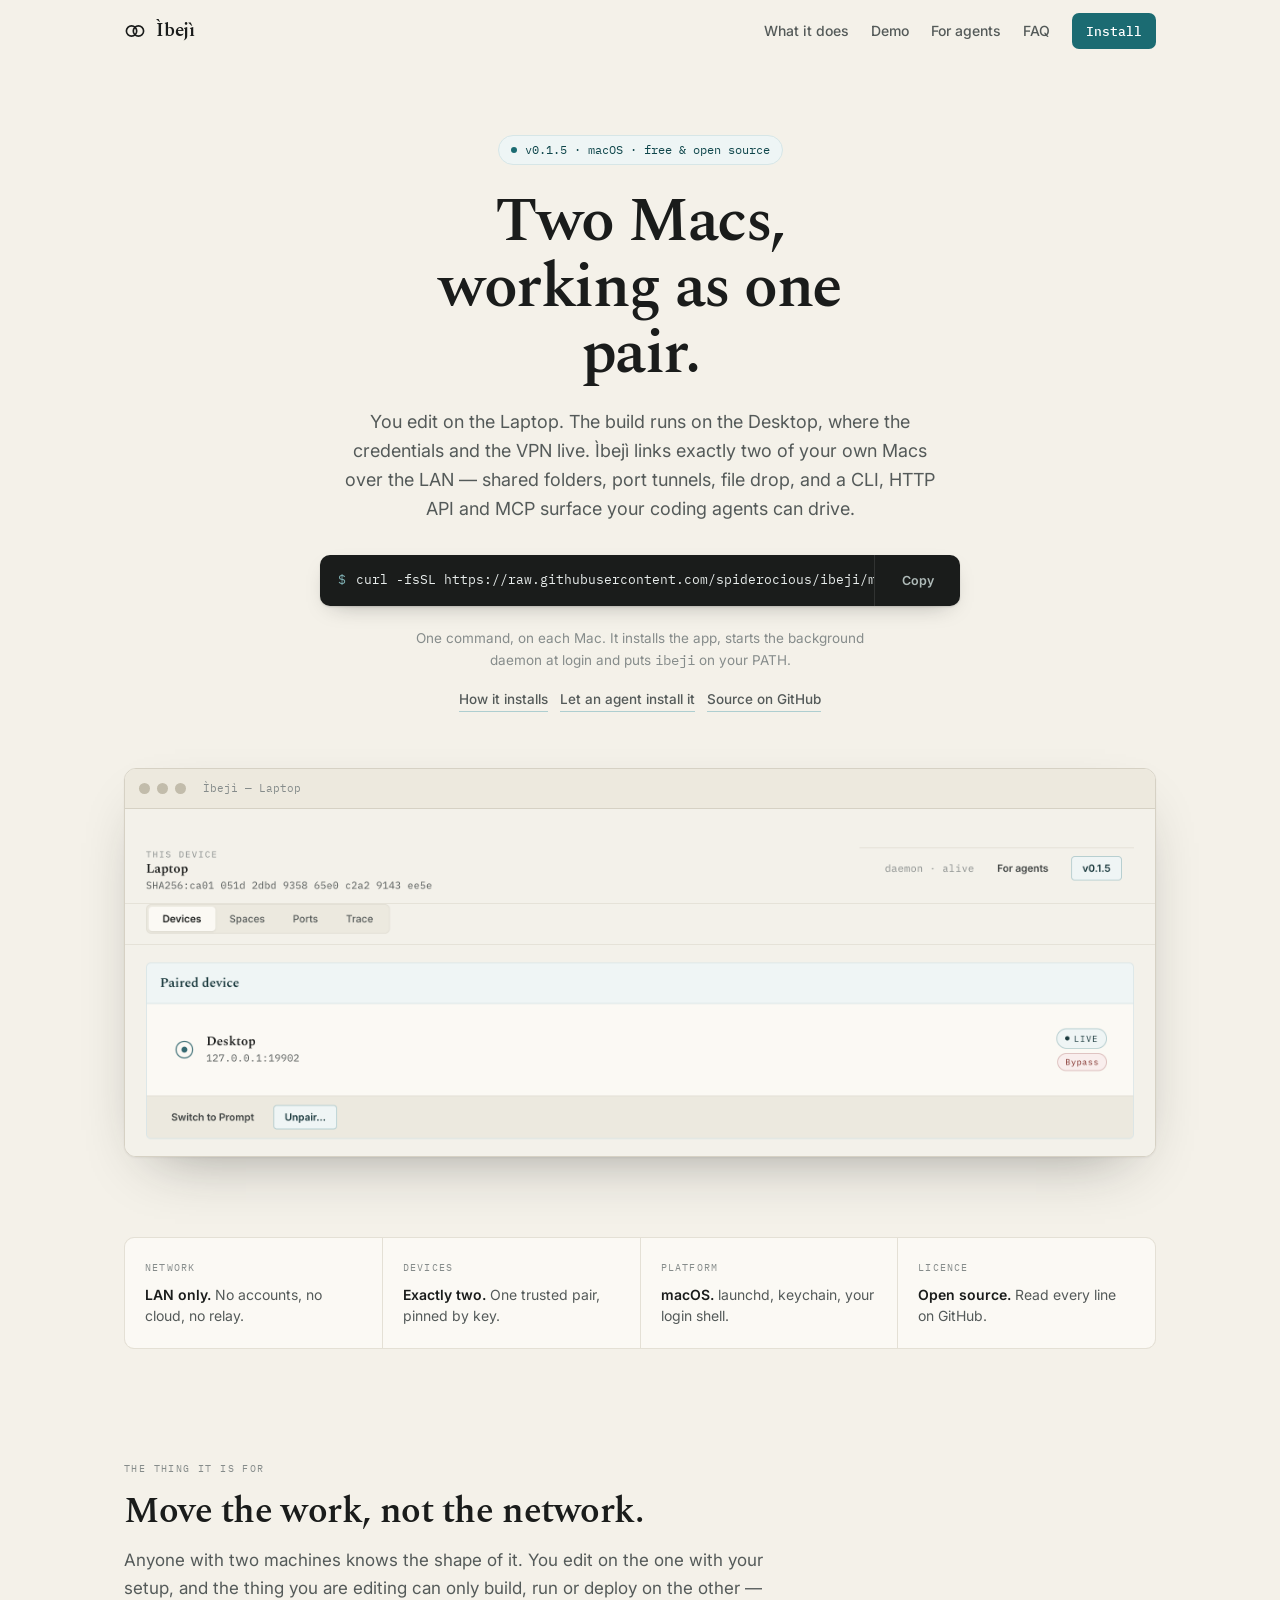
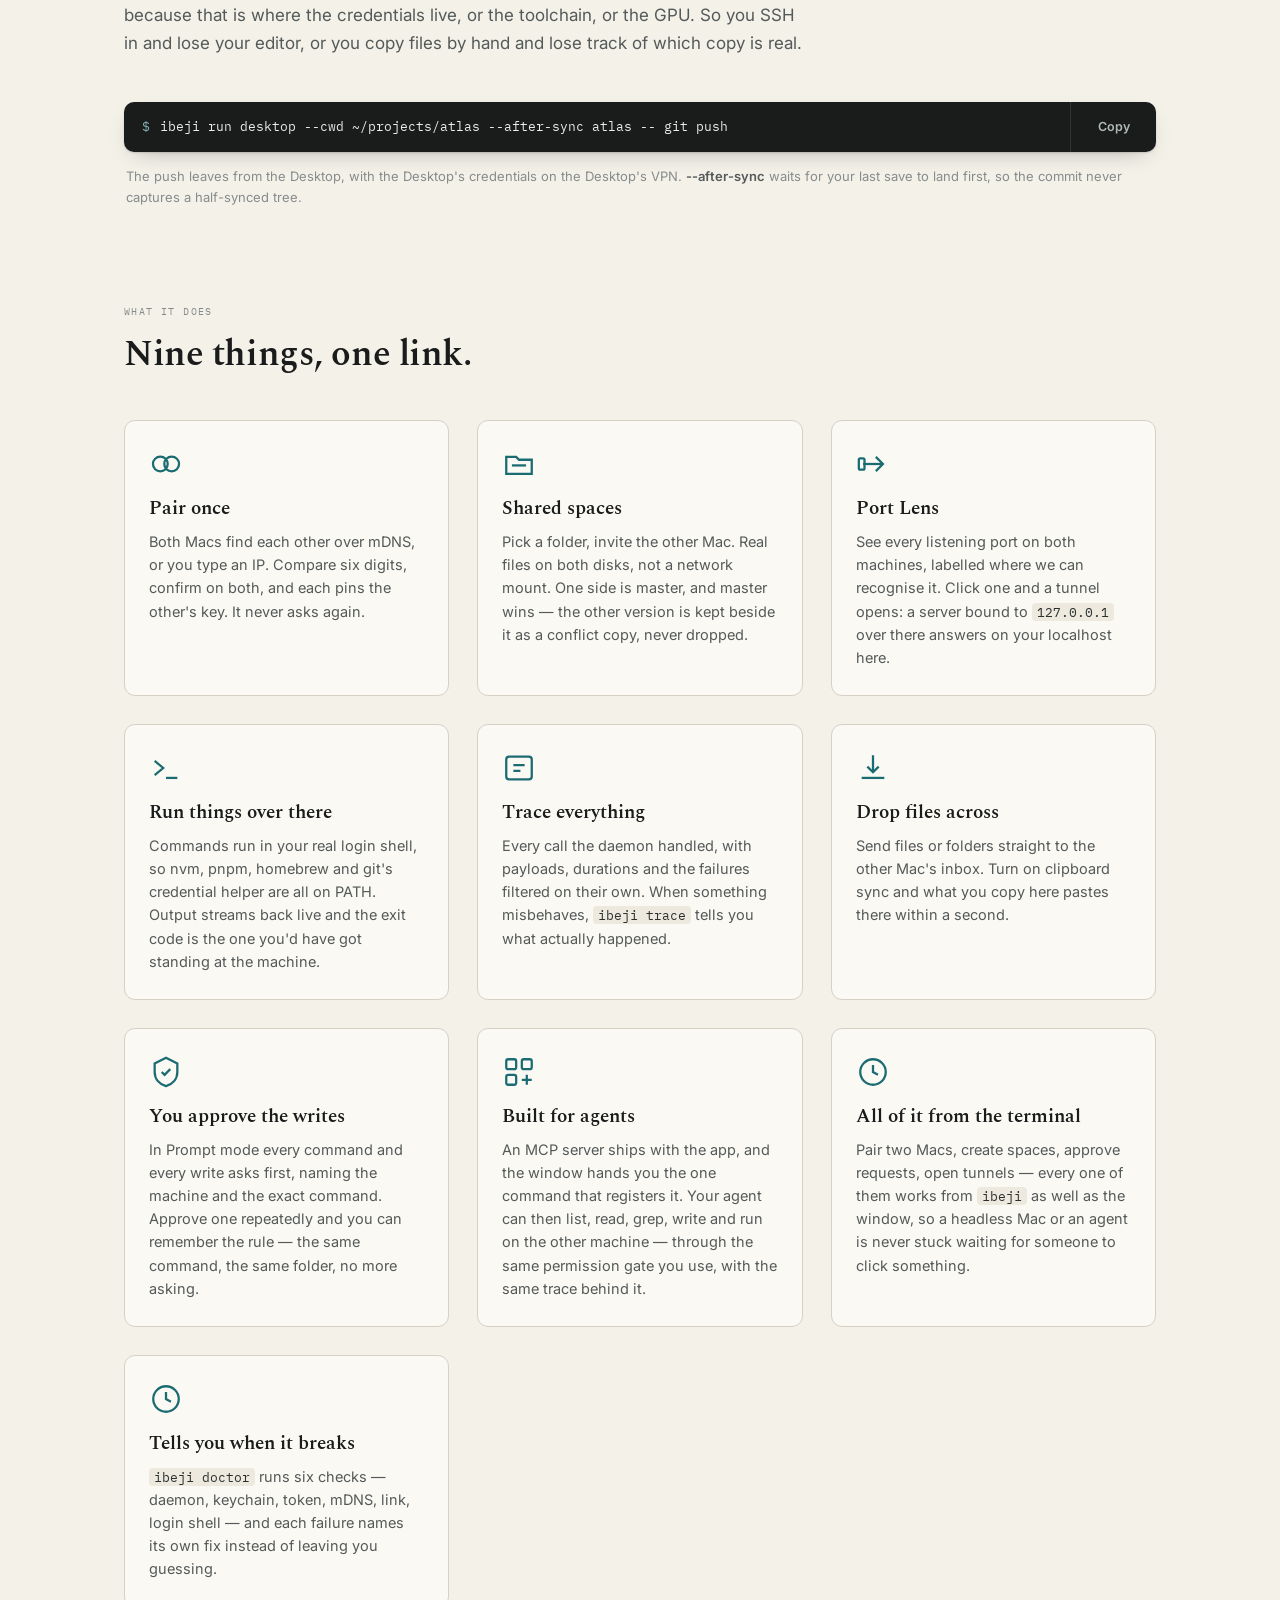
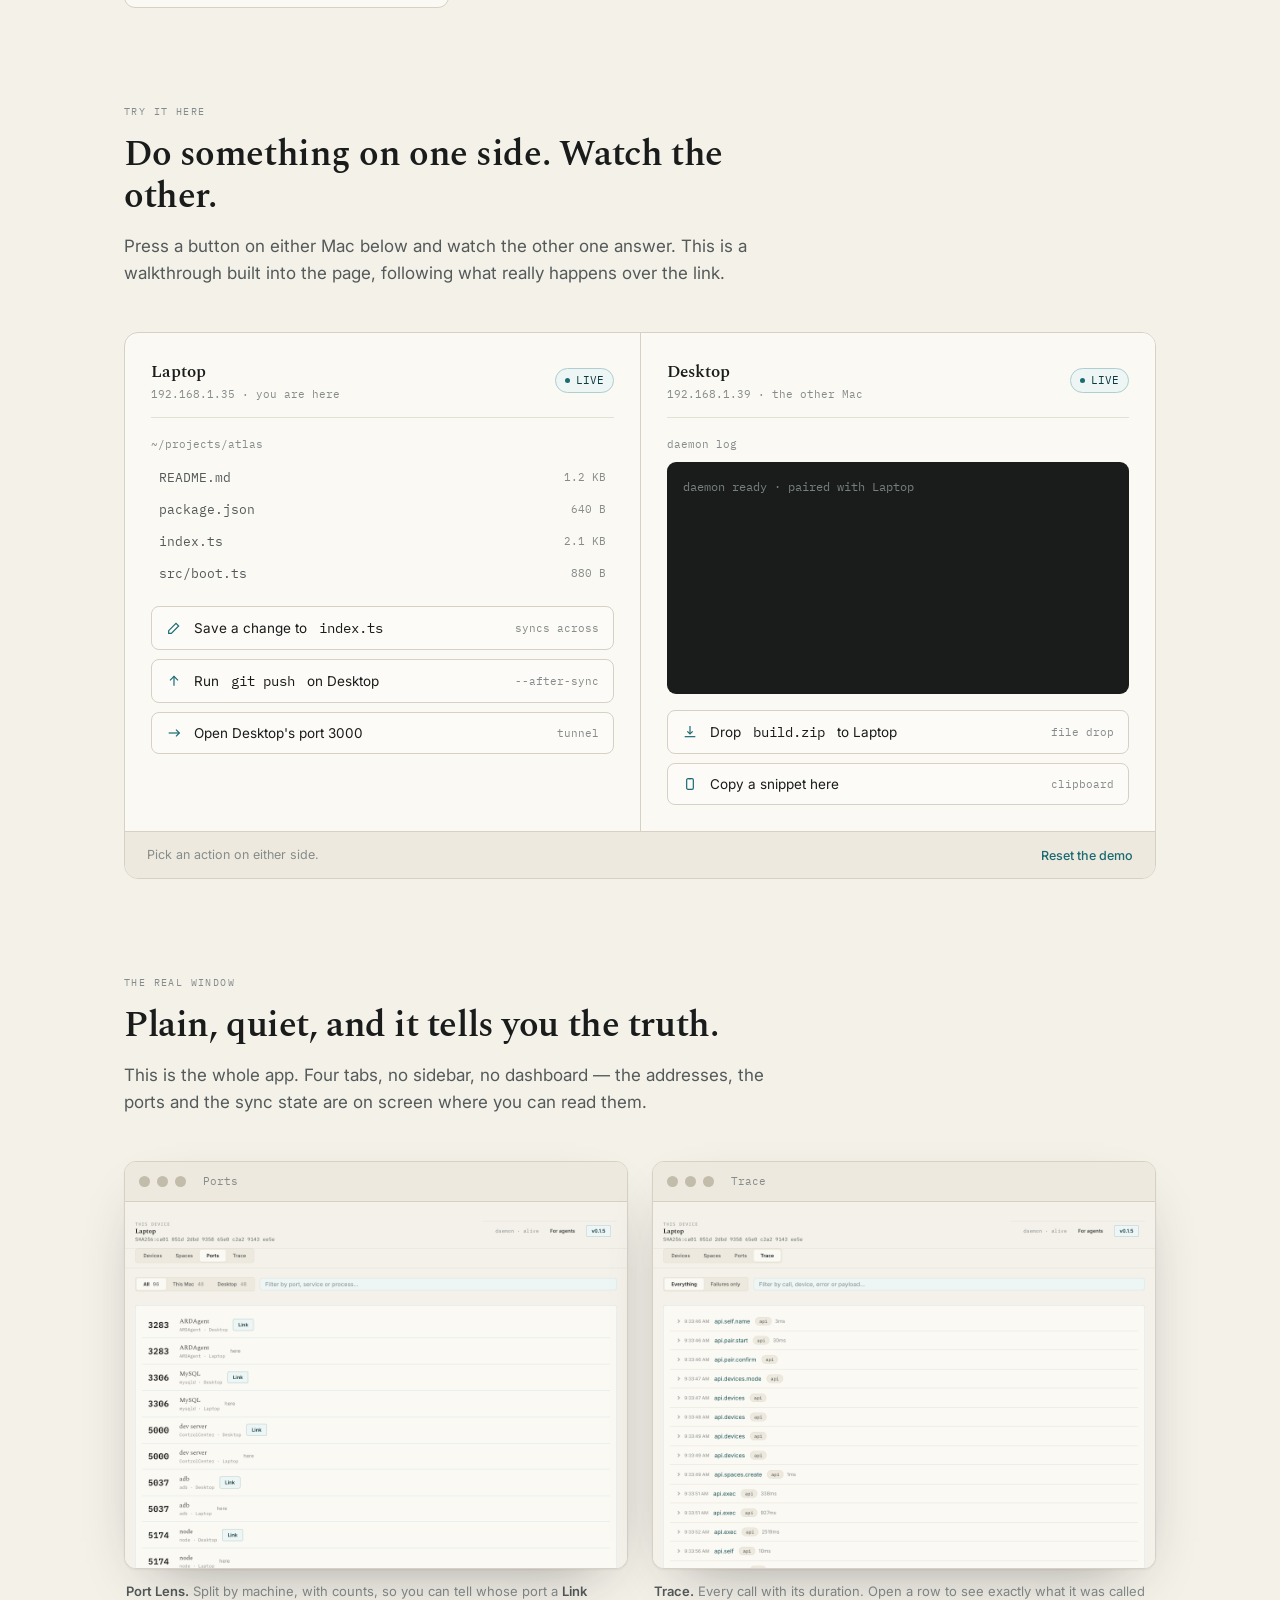
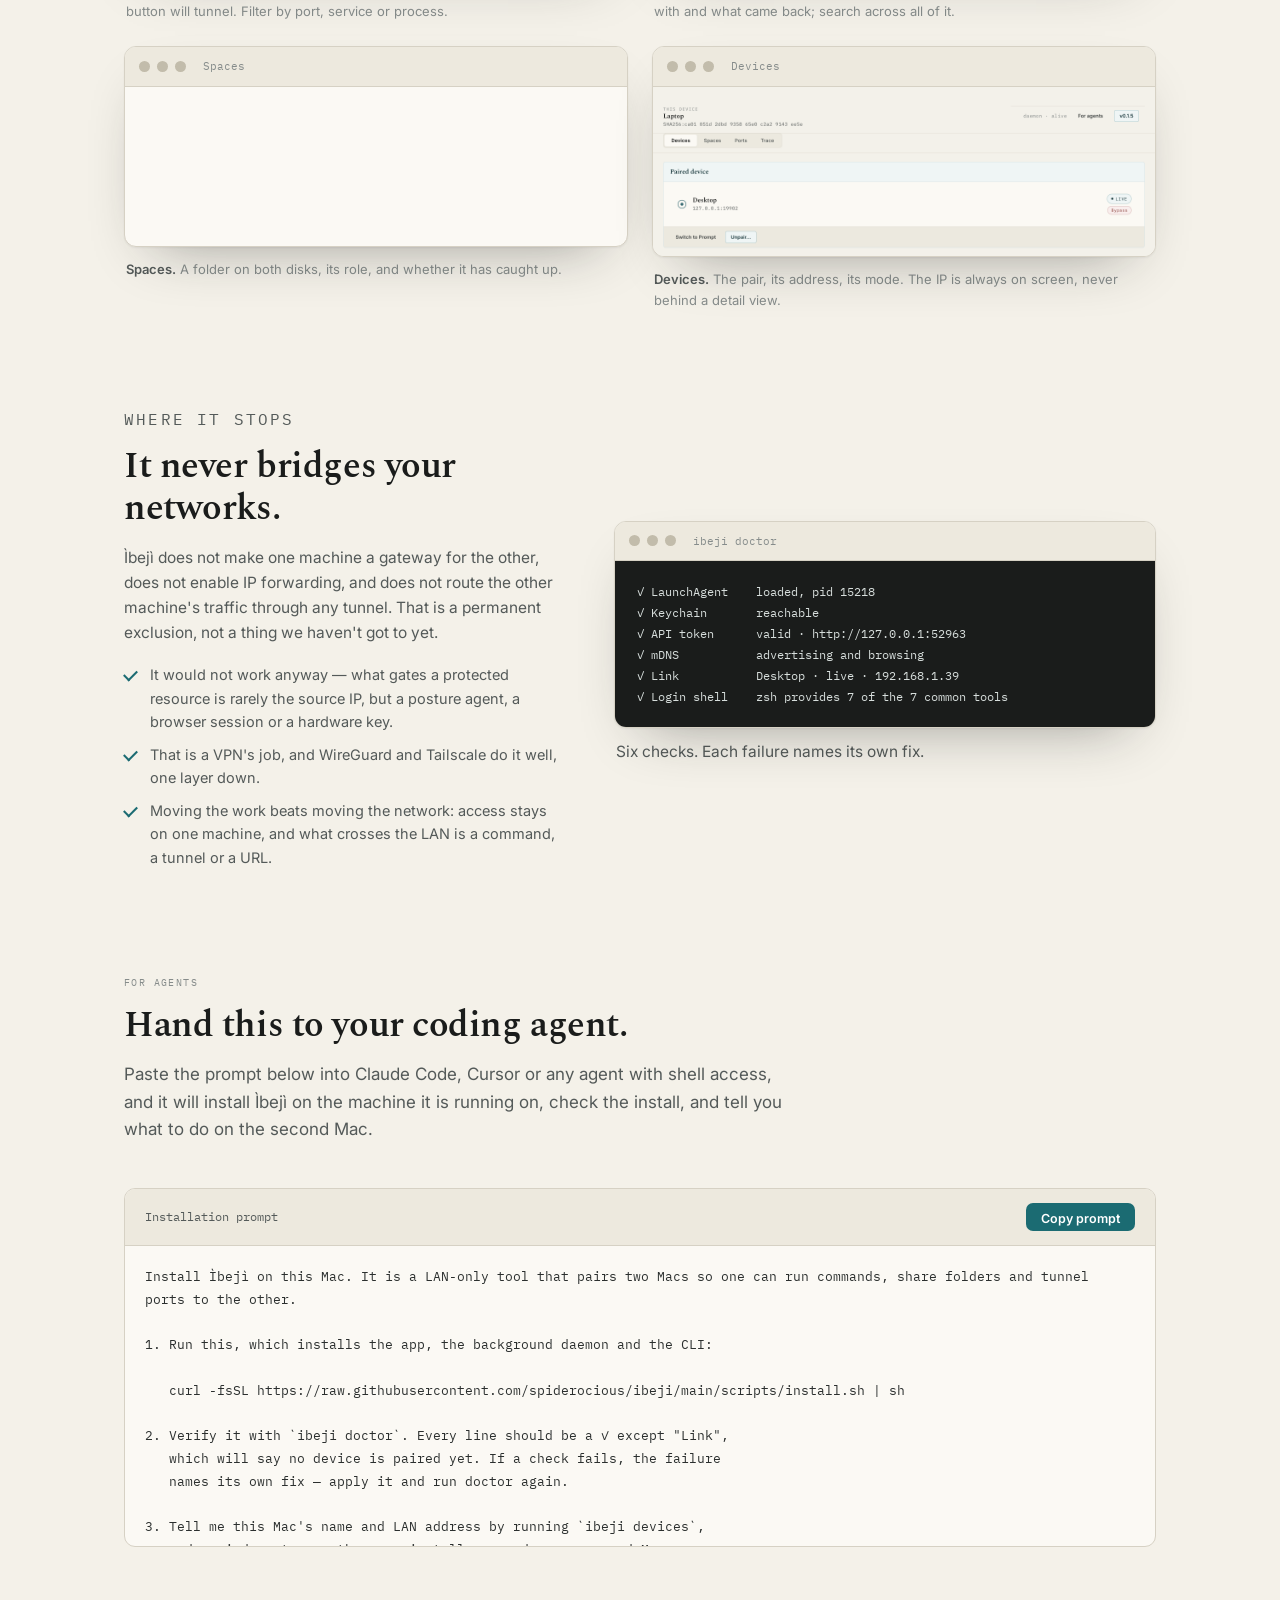
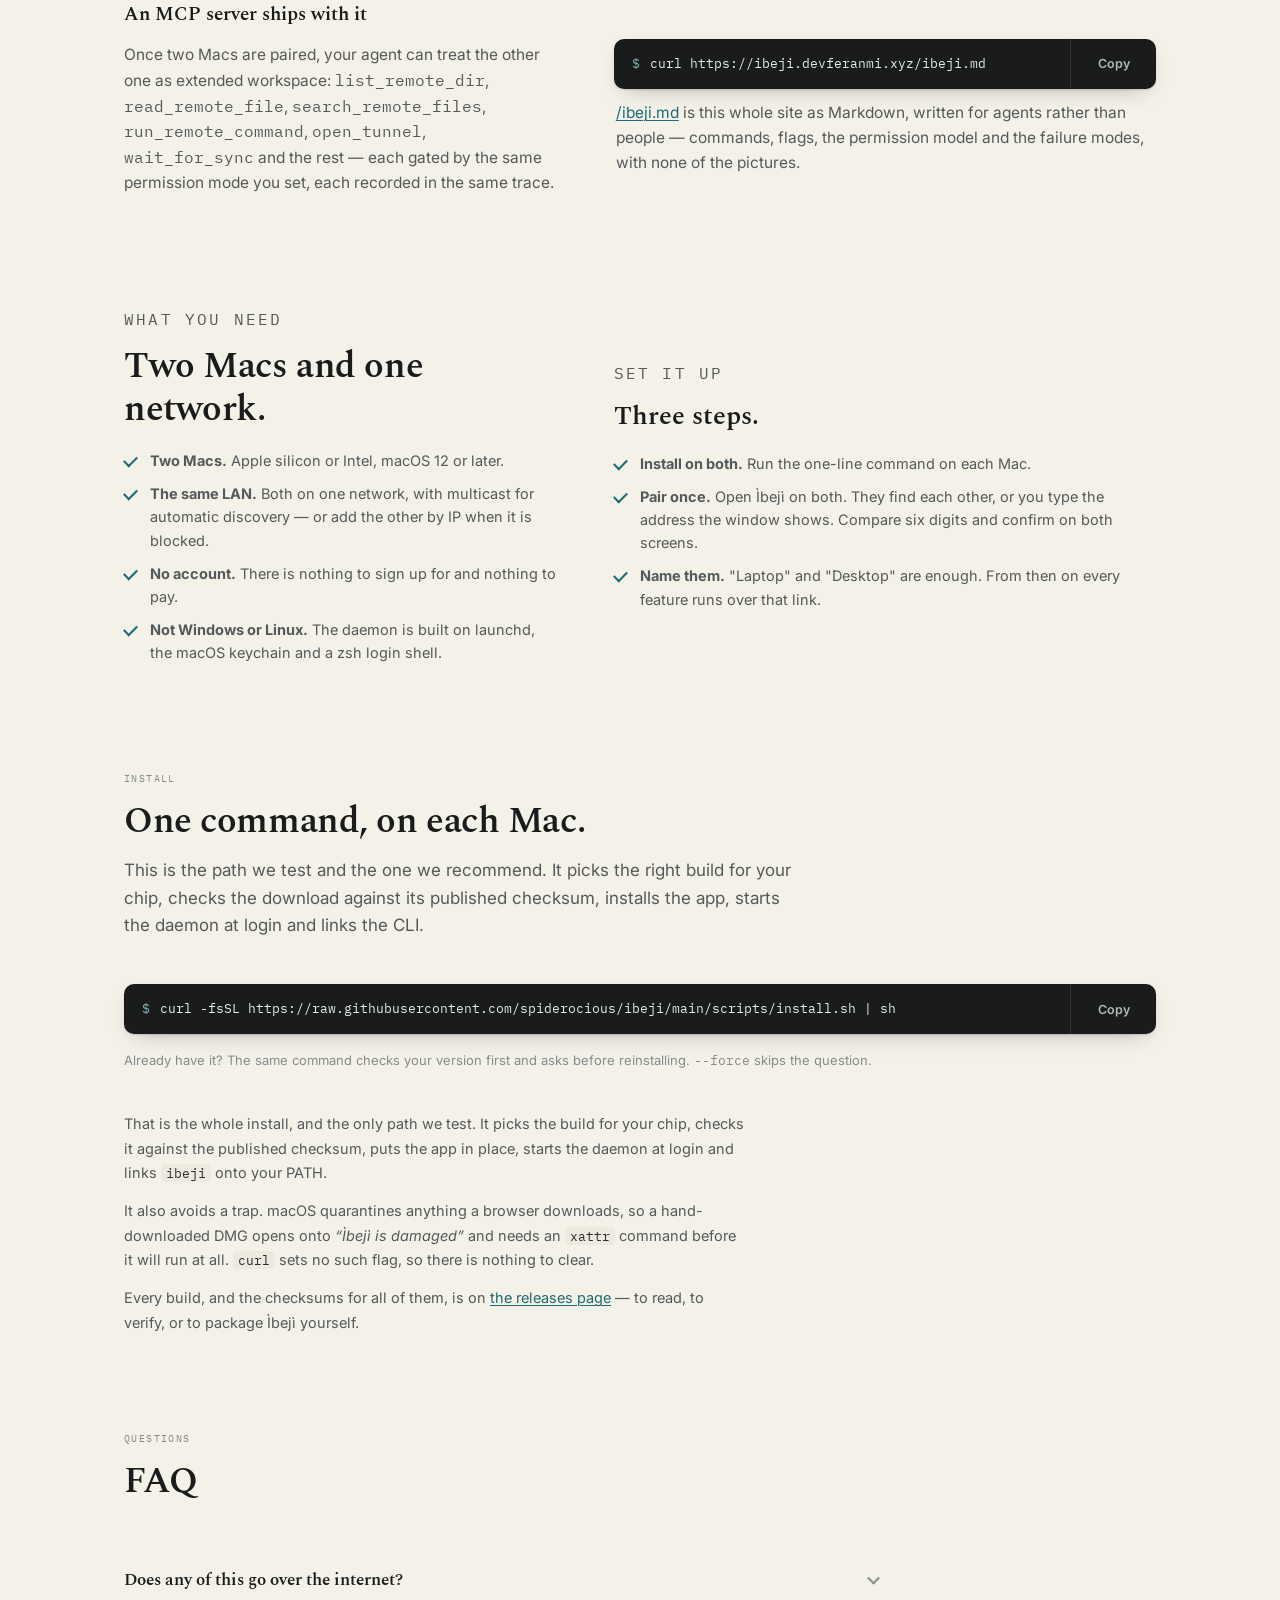
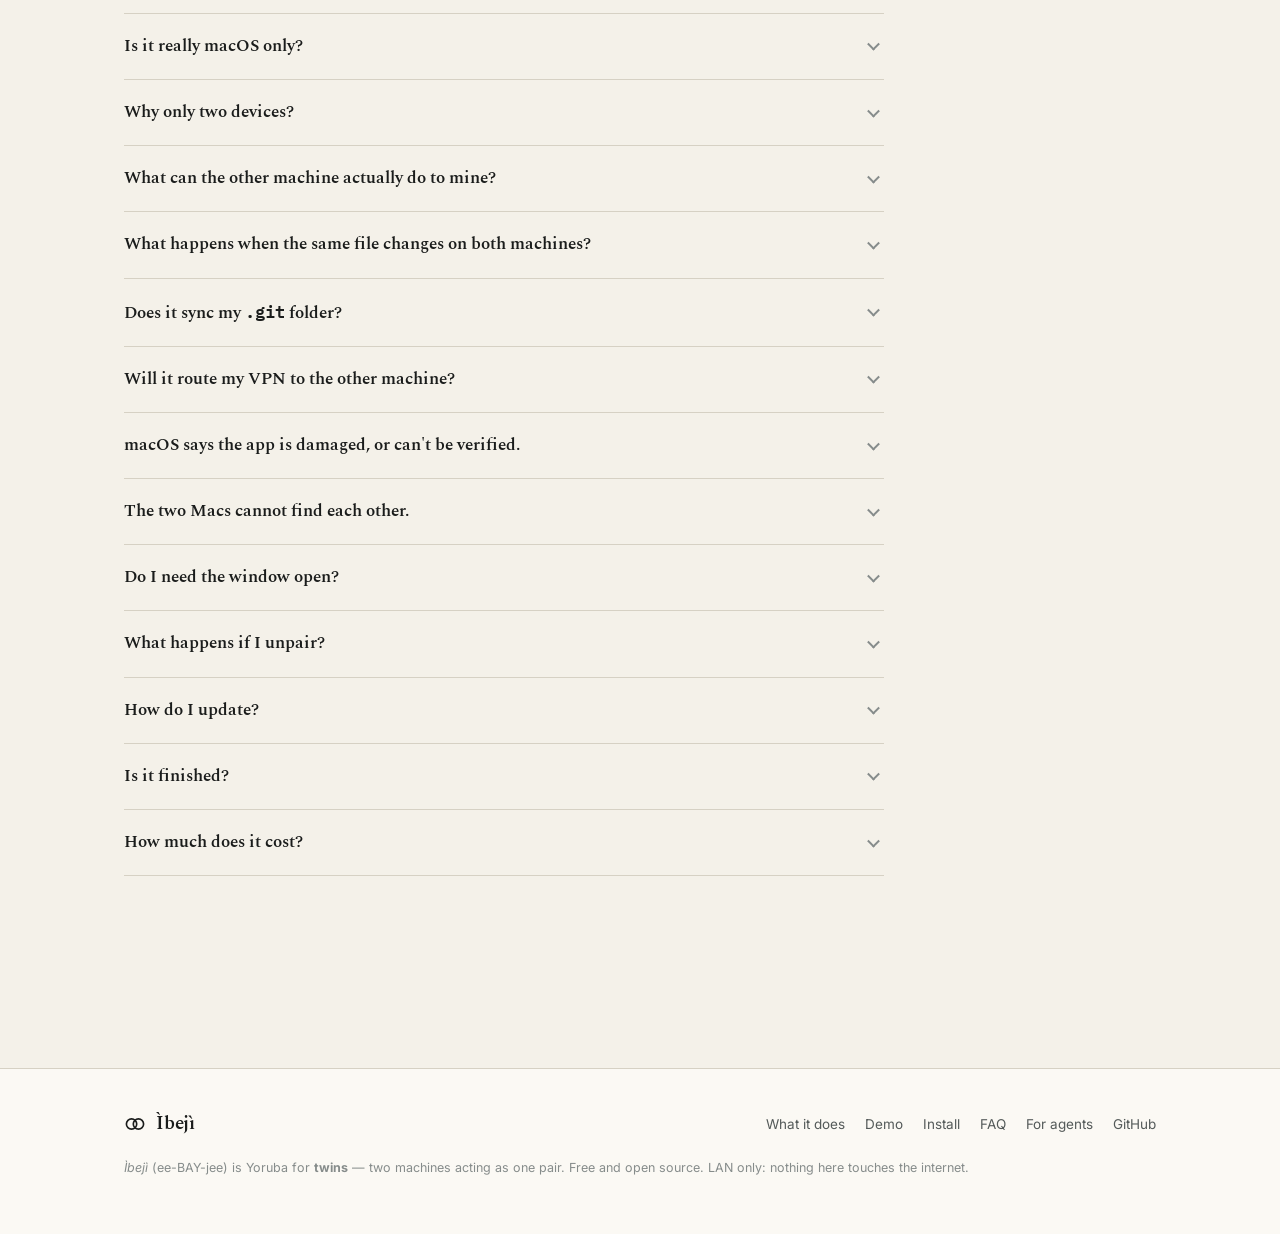
==== public/index.html @ 3ba27a6e "Drop the download table: the install is a command The instruction was that Ìbejì installs by command" ====
<!doctype html>
<html lang="en">
<head>
<meta charset="utf-8">
<meta name="viewport" content="width=device-width, initial-scale=1">

<title>Ìbejì — link two Macs into one trusted pair</title>
<meta name="description" content="Run commands on your other Mac, share folders and tunnel localhost ports over the LAN. Ìbejì pairs exactly two Macs with a CLI, HTTP API and MCP server for coding agents. No accounts, no cloud. Free and open source.">
<link rel="canonical" href="https://ibeji.devferanmi.xyz/">

<meta name="author" content="Oluwaferanmi Adeniji">
<meta name="robots" content="index, follow, max-image-preview:large, max-snippet:-1">
<meta name="theme-color" content="#F4F1E9">
<meta name="color-scheme" content="light">

<!-- Open Graph -->
<meta property="og:type" content="website">
<meta property="og:site_name" content="Ìbejì">
<meta property="og:locale" content="en_GB">
<meta property="og:title" content="Ìbejì — link two Macs into one trusted pair">
<meta property="og:description" content="Edit on the Laptop. Run on the Desktop, where the credentials live. Shared folders, port tunnels and an MCP server for your agents — over the LAN, with no accounts and no cloud.">
<meta property="og:url" content="https://ibeji.devferanmi.xyz/">
<meta property="og:image" content="https://ibeji.devferanmi.xyz/og-card.png">
<meta property="og:image:width" content="1200">
<meta property="og:image:height" content="630">
<meta property="og:image:type" content="image/png">
<meta property="og:image:alt" content="Ìbejì — two Macs, working as one pair. The one-line install command on a dark bar.">

<!-- Twitter / X -->
<meta name="twitter:card" content="summary_large_image">
<meta name="twitter:title" content="Ìbejì — link two Macs into one trusted pair">
<meta name="twitter:description" content="Edit on the Laptop. Run on the Desktop, where the credentials live. LAN only — no accounts, no cloud. Install with one command.">
<meta name="twitter:image" content="https://ibeji.devferanmi.xyz/og-card.png">
<meta name="twitter:image:alt" content="Ìbejì — two Macs, working as one pair.">

<link rel="icon" href="data:image/svg+xml,%3Csvg xmlns='http://www.w3.org/2000/svg' viewBox='0 0 32 32'%3E%3Ccircle cx='11' cy='16' r='7' fill='none' stroke='%231B6B72' stroke-width='2.5'/%3E%3Ccircle cx='21' cy='16' r='7' fill='none' stroke='%231B6B72' stroke-width='2.5'/%3E%3C/svg%3E">
<link rel="apple-touch-icon" href="/og-card.png">

<!-- The design system pulls its three webfonts from Google. Warming the
     connection here saves a round trip on the critical path. -->
<link rel="preconnect" href="https://fonts.googleapis.com">
<link rel="preconnect" href="https://fonts.gstatic.com" crossorigin>

<link rel="stylesheet" href="styles/_foundation.css">
<link rel="stylesheet" href="styles/_components.css">
<link rel="stylesheet" href="styles/site.css">

<link rel="alternate" type="text/markdown" href="/ibeji.md" title="Ìbejì for agents">
<link rel="sitemap" type="application/xml" href="/sitemap.xml">
<script type="application/ld+json">
{
  "@context": "https://schema.org",
  "@type": "SoftwareApplication",
  "name": "Ìbejì",
  "alternateName": "Ibeji",
  "applicationCategory": "DeveloperApplication",
  "applicationSubCategory": "Developer Tools",
  "operatingSystem": "macOS 12 or later",
  "softwareVersion": "0.1.5",
  "url": "https://ibeji.devferanmi.xyz/",
  "downloadUrl": "https://ibeji.devferanmi.xyz/#install",
  "installUrl": "https://ibeji.devferanmi.xyz/#install",
  "codeRepository": "https://github.com/spiderocious/ibeji",
  "license": "https://github.com/spiderocious/ibeji",
  "isAccessibleForFree": true,
  "image": "https://ibeji.devferanmi.xyz/og-card.png",
  "screenshot": [
    "https://ibeji.devferanmi.xyz/shots/devices.png",
    "https://ibeji.devferanmi.xyz/shots/ports.png",
    "https://ibeji.devferanmi.xyz/shots/trace.png",
    "https://ibeji.devferanmi.xyz/shots/spaces.png"
  ],
  "description": "Ìbejì links exactly two macOS machines into a trusted pair over the local network. Run commands on the other Mac in its real login shell, share folders with master-wins sync, tunnel localhost ports, drop files, and drive it all from a CLI, a local HTTP API or an MCP server for coding agents. No accounts, no cloud, no relay.",
  "featureList": [
    "Pair two Macs over mDNS or by IP address, with a six-digit code and pinned keys",
    "Run commands on the other Mac in its zsh login shell, with streamed output",
    "Shared folders with master-wins conflict resolution and conflict copies",
    "Tunnel the other Mac's localhost ports without changing how they bind",
    "File drop and optional clipboard sync between the pair",
    "MCP server so coding agents can read, search and run on the other machine",
    "Per-device permission modes with remembered rules",
    "A full trace of what the daemon did, with payloads and durations"
  ],
  "author": {
    "@type": "Person",
    "name": "Oluwaferanmi Adeniji"
  },
  "offers": {
    "@type": "Offer",
    "price": "0",
    "priceCurrency": "USD"
  }
}
</script>

<script type="application/ld+json">
{
  "@context": "https://schema.org",
  "@type": "FAQPage",
  "mainEntity": [
    {
      "@type": "Question",
      "name": "Does any of this go over the internet?",
      "acceptedAnswer": {
        "@type": "Answer",
        "text": "No. There are no accounts, no cloud, no relay and no web app. The two daemons talk directly to each other over your LAN. If the machines are not on the same network, Ìbejì does nothing — there is no store-and-forward and nothing queues in a server somewhere."
      }
    },
    {
      "@type": "Question",
      "name": "Is it really macOS only?",
      "acceptedAnswer": {
        "@type": "Answer",
        "text": "Yes, and not as a temporary limitation. The daemon runs as a launchd LaunchAgent, stores its keys in the macOS keychain, enumerates ports with the system's own tooling and runs commands in your zsh login shell. A Windows or Linux build would be a rewrite of those four subsystems, not a build flag. Both machines must be Macs."
      }
    },
    {
      "@type": "Question",
      "name": "Why only two devices?",
      "acceptedAnswer": {
        "@type": "Answer",
        "text": "Because the trust unit is a pair, and a pair is simple enough to reason about: one pinned key each, one permission mode per direction, one link. A mesh of three or more changes the security model and most of the UI with it. It is deferred, not forgotten."
      }
    },
    {
      "@type": "Question",
      "name": "What can the other machine actually do to mine?",
      "acceptedAnswer": {
        "@type": "Answer",
        "text": "That depends on the mode you set, and the honest answer has a sharp edge to it. Writes and commands are gated. In Prompt mode — the default — every command, every file write and every app launch asks you first, naming the machine and the exact command. You can remember a rule for one exact command in one folder, so git push in a repo you approve once stops asking. In Bypass mode they run without asking. Reads are not gated in v1. A paired device can read and grep anything your user account can, including ~/.ssh and ~/.aws. Prompting on every read would make the agent surface unusable, so the trade is stated plainly rather than hidden: in Prompt mode the other machine cannot run anything, but it can read everything. Pair only with a machine you fully trust. Path-scoped rules are the v2 answer."
      }
    },
    {
      "@type": "Question",
      "name": "What happens when the same file changes on both machines?",
      "acceptedAnswer": {
        "@type": "Answer",
        "text": "The master's version wins, and the replica's version is kept beside it as a conflict copy — report.conflict-from-laptop.md — never silently discarded. The conflict shows up in the space's activity feed, and from either machine you can promote the conflict copy over the master's version or discard it. For a code repository, make the master the machine that owns the git credentials. That makes master-wins the right outcome: a git pull on the master beats an unsynced edit on the replica."
      }
    },
    {
      "@type": "Question",
      "name": "Does it sync my .git folder?",
      "acceptedAnswer": {
        "@type": "Answer",
        "text": "No, and it argues with you if you try. Syncing .git across two machines corrupts repositories through index.lock races and half-written objects, and it defeats the pattern the whole product is built on: sync the working tree, run git on the machine that owns the credentials. node_modules/, build output and .DS_Store are ignored by default too, and a folder with a .gitignore can import its patterns."
      }
    },
    {
      "@type": "Question",
      "name": "Will it route my VPN to the other machine?",
      "acceptedAnswer": {
        "@type": "Answer",
        "text": "Never. Ìbejì does not bridge networks, enable IP forwarding or route one machine's traffic through the other. What crosses the LAN is a command, a tunnel to a localhost port, or a URL — so git push leaves from the machine that holds the credentials, on that machine's VPN. The one case this genuinely cannot serve is a tool running locally that needs routed access to a host only the other machine can reach. A tunnel covers most of it, because it reaches whatever that machine reaches on its own loopback. Where it does not, run the tool on the other machine and tunnel its port."
      }
    },
    {
      "@type": "Question",
      "name": "macOS says the app is damaged, or can't be verified.",
      "acceptedAnswer": {
        "@type": "Answer",
        "text": "Install with the curl command and you will not see either dialog — curl does not set the quarantine flag that triggers them, browsers do. If you downloaded a DMG by hand, run xattr -dr com.apple.quarantine /Applications/Ibeji.app once. The app is ad-hoc signed but not notarized, which needs a paid Apple Developer account."
      }
    },
    {
      "@type": "Question",
      "name": "The two Macs cannot find each other.",
      "acceptedAnswer": {
        "@type": "Answer",
        "text": "Multicast is often blocked on corporate and guest Wi-Fi, which is what mDNS discovery needs. The window shows this Mac's own address for exactly this reason: read it off one screen, press Add by IP address on the other, and type it in. Manual entry is a first-class path, not a fallback. Both daemons listen on TCP port 7749. Check they are both running with ibeji doctor."
      }
    },
    {
      "@type": "Question",
      "name": "Do I need the window open?",
      "acceptedAnswer": {
        "@type": "Answer",
        "text": "No. The daemon starts at login and runs in the background; closing the window does not drop the link, and the CLI and MCP server keep working. The window is one client of the daemon's local API, the same as the others."
      }
    },
    {
      "@type": "Question",
      "name": "What happens if I unpair?",
      "acceptedAnswer": {
        "@type": "Answer",
        "text": "The pinned key is revoked immediately and every active tunnel, sync and session closes with it. The other machine cannot reconnect — it will show as unreachable rather than quietly walking back in. Files already synced to each disk stay where they are."
      }
    },
    {
      "@type": "Question",
      "name": "How do I update?",
      "acceptedAnswer": {
        "@type": "Answer",
        "text": "The app checks for new releases and tells you when one exists, with a button that re-runs the installer for you. You can also just run the curl command again at any time — it compares your installed version first and asks before reinstalling the same one."
      }
    },
    {
      "@type": "Question",
      "name": "Is it finished?",
      "acceptedAnswer": {
        "@type": "Answer",
        "text": "No. It is v0.1.5 and it is young — the version number is honest about that. Pairing, spaces, ports, exec, trace, the CLI and the MCP server all work, and every release is tested by pairing two machines and running the whole flow. Expect rough edges, and expect them to be fixed in the open."
      }
    },
    {
      "@type": "Question",
      "name": "How much does it cost?",
      "acceptedAnswer": {
        "@type": "Answer",
        "text": "Nothing. It is free and open source, there is no account, no subscription and no paid tier. The source is on GitHub and you can read every line of what runs on your machines."
      }
    }
  ]
}
</script>
</head>
<body>

<a class="skip" href="#main">Skip to content</a>

<header class="nav" id="nav">
  <div class="wrap nav-in">
    <a class="brand" href="/">
      <svg class="brand-mark" viewBox="0 0 32 32" aria-hidden="true">
        <circle cx="11" cy="16" r="7.5" fill="none" stroke="currentColor" stroke-width="2.4"/>
        <circle cx="21" cy="16" r="7.5" fill="none" stroke="currentColor" stroke-width="2.4"/>
      </svg>
      Ìbejì
    </a>
    <nav class="nav-links">
      <a href="#what" class="hide-sm">What it does</a>
      <a href="#demo" class="hide-sm">Demo</a>
      <a href="#agents" class="hide-sm">For agents</a>
      <a href="#faq" class="hide-sm">FAQ</a>
      <a href="#install" class="nav-cta">Install</a>
    </nav>
  </div>
</header>

<main id="main">

<!-- ------------------------------------------------------------- hero -- -->
<section class="hero">
  <div class="wrap">
    <span class="badge"><span class="dot"></span> v0.1.5 · macOS · free &amp; open source</span>

    <h1>Two Macs, working as one pair.</h1>

    <p class="lede">
      You edit on the Laptop. The build runs on the Desktop, where the
      credentials and the VPN live. Ìbejì links exactly two of your own Macs
      over the LAN — shared folders, port tunnels, file drop, and a CLI, HTTP
      API and MCP surface your coding agents can drive.
    </p>

    <div class="install" id="install-top">
      <code><span class="prompt">$</span><span id="cmd-top">curl -fsSL https://raw.githubusercontent.com/spiderocious/ibeji/main/scripts/install.sh | sh</span></code>
      <button class="copy-btn" data-copy="#cmd-top">Copy</button>
    </div>

    <p class="hero-note">
      One command, on each Mac. It installs the app, starts the background
      daemon at login and puts <code>ibeji</code> on your PATH.
    </p>

    <div class="cta-row">
      <a class="lnk" href="#install">How it installs</a>
      <a class="lnk" href="#agents">Let an agent install it</a>
      <a class="lnk" href="https://github.com/spiderocious/ibeji">Source on GitHub</a>
    </div>

    <div class="hero-shot rise">
      <div class="shot-frame">
        <div class="shot-bar"><i></i><i></i><i></i><span class="ttl">Ìbejì — Laptop</span></div>
        <img src="shots/devices.png" width="2360" height="796"
             loading="eager" fetchpriority="high" decoding="async"
             alt="The Ìbejì window on a Mac named Laptop, showing its paired device Desktop as live, in Bypass mode, with the device's address and key fingerprint." />
      </div>
    </div>
  </div>
</section>

<!-- ------------------------------------------------------------ strip -- -->
<section>
  <div class="wrap">
    <dl class="strip rise">
      <div><dt>Network</dt><dd><b>LAN only.</b> No accounts, no cloud, no relay.</dd></div>
      <div><dt>Devices</dt><dd><b>Exactly two.</b> One trusted pair, pinned by key.</dd></div>
      <div><dt>Platform</dt><dd><b>macOS.</b> launchd, keychain, your login shell.</dd></div>
      <div><dt>Licence</dt><dd><b>Open source.</b> Read every line on GitHub.</dd></div>
    </dl>
  </div>
</section>

<!-- --------------------------------------------------------- the thing -- -->
<section id="what">
  <div class="wrap">
    <div class="sec-head rise">
      <p class="eyebrow">The thing it is for</p>
      <h2>Move the work, not the network.</h2>
      <p class="lede">
        Anyone with two machines knows the shape of it. You edit on the one with
        your setup, and the thing you are editing can only build, run or deploy
        on the other — because that is where the credentials live, or the
        toolchain, or the GPU. So you SSH in and lose your editor, or you copy
        files by hand and lose track of which copy is real.
      </p>
    </div>

    <div class="install rise" style="max-width:none">
      <code><span class="prompt">$</span><span id="cmd-run">ibeji run desktop --cwd ~/projects/atlas --after-sync atlas -- git push</span></code>
      <button class="copy-btn" data-copy="#cmd-run">Copy</button>
    </div>

    <p class="shot-cap rise" style="margin-top:14px">
      The push leaves from the Desktop, with the Desktop's credentials on the
      Desktop's VPN. <b>--after-sync</b> waits for your last save to land first,
      so the commit never captures a half-synced tree.
    </p>
  </div>
</section>

<!-- --------------------------------------------------------- features -- -->
<section>
  <div class="wrap">
    <div class="sec-head rise">
      <p class="eyebrow">What it does</p>
      <h2>Nine things, one link.</h2>
    </div>

    <div class="feats">
      <article class="feat rise">
        <div class="feat-ico"><svg viewBox="0 0 24 24" fill="none" stroke="currentColor" stroke-width="1.6"><circle cx="8" cy="12" r="5.2"/><circle cx="16" cy="12" r="5.2"/></svg></div>
        <h3>Pair once</h3>
        <p>Both Macs find each other over mDNS, or you type an IP. Compare six
        digits, confirm on both, and each pins the other's key. It never asks
        again.</p>
      </article>

      <article class="feat rise">
        <div class="feat-ico"><svg viewBox="0 0 24 24" fill="none" stroke="currentColor" stroke-width="1.6"><path d="M3 7h7l2 2h9v10H3z"/><path d="M7 13h10"/></svg></div>
        <h3>Shared spaces</h3>
        <p>Pick a folder, invite the other Mac. Real files on both disks, not a
        network mount. One side is master, and master wins — the other version
        is kept beside it as a conflict copy, never dropped.</p>
      </article>

      <article class="feat rise">
        <div class="feat-ico"><svg viewBox="0 0 24 24" fill="none" stroke="currentColor" stroke-width="1.6"><path d="M5 12h14"/><path d="M14 7l5 5-5 5"/><rect x="2" y="8" width="4" height="8" rx="1"/></svg></div>
        <h3>Port Lens</h3>
        <p>See every listening port on both machines, labelled where we can
        recognise it. Click one and a tunnel opens: a server bound to
        <code>127.0.0.1</code> over there answers on your localhost here.</p>
      </article>

      <article class="feat rise">
        <div class="feat-ico"><svg viewBox="0 0 24 24" fill="none" stroke="currentColor" stroke-width="1.6"><path d="M4 17l6-5-6-5"/><path d="M12 19h8"/></svg></div>
        <h3>Run things over there</h3>
        <p>Commands run in your real login shell, so nvm, pnpm, homebrew and
        git's credential helper are all on PATH. Output streams back live and
        the exit code is the one you'd have got standing at the machine.</p>
      </article>

      <article class="feat rise">
        <div class="feat-ico"><svg viewBox="0 0 24 24" fill="none" stroke="currentColor" stroke-width="1.6"><rect x="3" y="4" width="18" height="16" rx="2"/><path d="M8 10h8M8 14h5"/></svg></div>
        <h3>Trace everything</h3>
        <p>Every call the daemon handled, with payloads, durations and the
        failures filtered on their own. When something misbehaves,
        <code>ibeji trace</code> tells you what actually happened.</p>
      </article>

      <article class="feat rise">
        <div class="feat-ico"><svg viewBox="0 0 24 24" fill="none" stroke="currentColor" stroke-width="1.6"><path d="M12 3v12"/><path d="M8 11l4 4 4-4"/><path d="M4 19h16"/></svg></div>
        <h3>Drop files across</h3>
        <p>Send files or folders straight to the other Mac's inbox. Turn on
        clipboard sync and what you copy here pastes there within a second.</p>
      </article>

      <article class="feat rise">
        <div class="feat-ico"><svg viewBox="0 0 24 24" fill="none" stroke="currentColor" stroke-width="1.6"><path d="M12 2l8 4v6c0 5-3.4 8.6-8 10-4.6-1.4-8-5-8-10V6z"/><path d="M9 12l2 2 4-4"/></svg></div>
        <h3>You approve the writes</h3>
        <p>In Prompt mode every command and every write asks first, naming the
        machine and the exact command. Approve one repeatedly and you can
        remember the rule — the same command, the same folder, no more asking.</p>
      </article>

      <article class="feat rise">
        <div class="feat-ico"><svg viewBox="0 0 24 24" fill="none" stroke="currentColor" stroke-width="1.6"><rect x="3" y="3" width="7" height="7" rx="1.4"/><rect x="14" y="3" width="7" height="7" rx="1.4"/><rect x="3" y="14" width="7" height="7" rx="1.4"/><path d="M14 17.5h7M17.5 14v7"/></svg></div>
        <h3>Built for agents</h3>
        <p>An MCP server ships with the app, and the window hands you the one
        command that registers it. Your agent can then list, read, grep, write
        and run on the other machine — through the same permission gate you
        use, with the same trace behind it.</p>
      </article>

      <article class="feat rise">
        <div class="feat-ico"><svg viewBox="0 0 24 24" fill="none" stroke="currentColor" stroke-width="1.6"><circle cx="12" cy="12" r="9"/><path d="M12 7v5l3.5 2"/></svg></div>
        <h3>All of it from the terminal</h3>
        <p>Pair two Macs, create spaces, approve requests, open tunnels — every
        one of them works from <code>ibeji</code> as well as the window, so a
        headless Mac or an agent is never stuck waiting for someone to click
        something.</p>
      </article>

      <article class="feat rise">
        <div class="feat-ico"><svg viewBox="0 0 24 24" fill="none" stroke="currentColor" stroke-width="1.6"><circle cx="12" cy="12" r="9"/><path d="M12 7v5l3.5 2"/></svg></div>
        <h3>Tells you when it breaks</h3>
        <p><code>ibeji doctor</code> runs six checks — daemon, keychain, token,
        mDNS, link, login shell — and each failure names its own fix instead of
        leaving you guessing.</p>
      </article>
    </div>
  </div>
</section>

<!-- ------------------------------------------------------------- demo -- -->
<section id="demo">
  <div class="wrap">
    <div class="sec-head rise">
      <p class="eyebrow">Try it here</p>
      <h2>Do something on one side. Watch the other.</h2>
      <p class="lede">
        Press a button on either Mac below and watch the other one answer. This
        is a walkthrough built into the page, following what really happens over
        the link.
      </p>
    </div>

    <div class="demo rise">
      <div class="demo-grid">

        <!-- LEFT: the Laptop -->
        <div class="demo-pane" id="pane-laptop">
          <div class="pane-head">
            <div>
              <div class="pane-name">Laptop</div>
              <div class="pane-sub">192.168.1.35 · you are here</div>
            </div>
            <span class="pill"><span class="dot"></span>LIVE</span>
          </div>

          <p class="pane-sub" style="margin:0 0 10px">~/projects/atlas</p>
          <div class="files" id="files-laptop"></div>

          <div class="demo-actions">
            <button class="act" data-do="edit">
              <svg class="act-ico" viewBox="0 0 24 24" fill="none" stroke="currentColor" stroke-width="1.8"><path d="M4 20h4L19 9l-4-4L4 16z"/></svg>
              Save a change to <code>index.ts</code>
              <span class="k">syncs across</span>
            </button>
            <button class="act" data-do="push">
              <svg class="act-ico" viewBox="0 0 24 24" fill="none" stroke="currentColor" stroke-width="1.8"><path d="M12 19V5"/><path d="M6 11l6-6 6 6"/></svg>
              Run <code>git push</code> on Desktop
              <span class="k">--after-sync</span>
            </button>
            <button class="act" data-do="tunnel">
              <svg class="act-ico" viewBox="0 0 24 24" fill="none" stroke="currentColor" stroke-width="1.8"><path d="M4 12h16"/><path d="M15 7l5 5-5 5"/></svg>
              Open Desktop's port 3000
              <span class="k">tunnel</span>
            </button>
          </div>
        </div>

        <!-- RIGHT: the Desktop -->
        <div class="demo-pane is-machine" id="pane-desktop">
          <div class="pane-head">
            <div>
              <div class="pane-name">Desktop</div>
              <div class="pane-sub">192.168.1.39 · the other Mac</div>
            </div>
            <span class="pill"><span class="dot"></span>LIVE</span>
          </div>

          <p class="pane-sub" style="margin:0 0 10px">daemon log</p>
          <pre class="demo-log" id="log" aria-live="polite" aria-label="Desktop daemon log"></pre>

          <div class="demo-actions" style="margin-top:16px">
            <button class="act" data-do="drop">
              <svg class="act-ico" viewBox="0 0 24 24" fill="none" stroke="currentColor" stroke-width="1.8"><path d="M12 3v12"/><path d="M8 11l4 4 4-4"/><path d="M4 19h16"/></svg>
              Drop <code>build.zip</code> to Laptop
              <span class="k">file drop</span>
            </button>
            <button class="act" data-do="clip">
              <svg class="act-ico" viewBox="0 0 24 24" fill="none" stroke="currentColor" stroke-width="1.8"><rect x="7" y="4" width="10" height="16" rx="2"/><path d="M10 4h4"/></svg>
              Copy a snippet here
              <span class="k">clipboard</span>
            </button>
          </div>
        </div>

      </div>

      <div class="demo-foot">
        <span id="demo-hint">Pick an action on either side.</span>
        <button class="reset-btn" id="reset">Reset the demo</button>
      </div>
    </div>
  </div>
</section>

<!-- ------------------------------------------------------- screenshots -- -->
<section>
  <div class="wrap">
    <div class="sec-head rise">
      <p class="eyebrow">The real window</p>
      <h2>Plain, quiet, and it tells you the truth.</h2>
      <p class="lede">
        This is the whole app. Four tabs, no sidebar, no dashboard — the
        addresses, the ports and the sync state are on screen where you can
        read them.
      </p>
    </div>

    <div class="shots-row">
      <div class="rise">
        <div class="shot-frame">
          <div class="shot-bar"><i></i><i></i><i></i><span class="ttl">Ports</span></div>
          <img src="shots/ports.png" width="2360" height="1720" loading="lazy" decoding="async"
               alt="The Ports tab with All, This Mac and Desktop scopes showing counts, a filter field, and ports on both machines — ARDAgent on 3283, MySQL on 3306, a dev server on 5000 — each remote row offering a Link button to open a tunnel." />
        </div>
        <p class="shot-cap"><b>Port Lens.</b> Split by machine, with counts, so you
        can tell whose port a <b>Link</b> button will tunnel. Filter by port,
        service or process.</p>
      </div>

      <div class="rise">
        <div class="shot-frame">
          <div class="shot-bar"><i></i><i></i><i></i><span class="ttl">Trace</span></div>
          <img src="shots/trace.png" width="2360" height="1720" loading="lazy" decoding="async"
               alt="The Trace tab showing timestamped daemon events — api.pair.start, api.pair.confirm, api.spaces.create and three api.exec calls with durations — each row expandable by a chevron, with an Everything and Failures only toggle and a search field." />
        </div>
        <p class="shot-cap"><b>Trace.</b> Every call with its duration. Open a row
        to see exactly what it was called with and what came back; search
        across all of it.</p>
      </div>

      <div class="rise">
        <div class="shot-frame">
          <div class="shot-bar"><i></i><i></i><i></i><span class="ttl">Spaces</span></div>
          <img src="shots/spaces.png" width="2360" height="747" loading="lazy" decoding="async"
               alt="The Spaces tab showing a shared space named atlas marked IN-SYNC, with its folder path and a line reading master, 2 files, 25 B." />
        </div>
        <p class="shot-cap"><b>Spaces.</b> A folder on both disks, its role, and
        whether it has caught up.</p>
      </div>

      <div class="rise">
        <div class="shot-frame">
          <div class="shot-bar"><i></i><i></i><i></i><span class="ttl">Devices</span></div>
          <img src="shots/devices.png" width="2360" height="796" loading="lazy" decoding="async"
               alt="The Devices tab showing the paired device Desktop at 127.0.0.1:19902, marked LIVE and in Bypass mode, with Switch to Prompt and Unpair actions." />
        </div>
        <p class="shot-cap"><b>Devices.</b> The pair, its address, its mode. The
        IP is always on screen, never behind a detail view.</p>
      </div>
    </div>
  </div>
</section>

<!-- ---------------------------------------------------------- security -- -->
<section>
  <div class="wrap">
    <div class="split rise">
      <div>
        <p class="eyebrow">Where it stops</p>
        <h2>It never bridges your networks.</h2>
        <p>
          Ìbejì does not make one machine a gateway for the other, does not
          enable IP forwarding, and does not route the other machine's traffic
          through any tunnel. That is a permanent exclusion, not a thing we
          haven't got to yet.
        </p>
        <ul class="ticks">
          <li>It would not work anyway — what gates a protected resource is
          rarely the source IP, but a posture agent, a browser session or a
          hardware key.</li>
          <li>That is a VPN's job, and WireGuard and Tailscale do it well, one
          layer down.</li>
          <li>Moving the work beats moving the network: access stays on one
          machine, and what crosses the LAN is a command, a tunnel or a URL.</li>
        </ul>
      </div>
      <div>
        <div class="shot-frame">
          <div class="shot-bar"><i></i><i></i><i></i><span class="ttl">ibeji doctor</span></div>
          <pre class="demo-log" style="height:auto;border-radius:0;padding:20px 22px">✓ LaunchAgent    loaded, pid 15218
✓ Keychain       reachable
✓ API token      valid · http://127.0.0.1:52963
✓ mDNS           advertising and browsing
✓ Link           Desktop · live · 192.168.1.39
✓ Login shell    zsh provides 7 of the 7 common tools</pre>
        </div>
        <p class="shot-cap">Six checks. Each failure names its own fix.</p>
      </div>
    </div>
  </div>
</section>

<!-- ------------------------------------------------------------ agents -- -->
<section id="agents">
  <div class="wrap">
    <div class="sec-head rise">
      <p class="eyebrow">For agents</p>
      <h2>Hand this to your coding agent.</h2>
      <p class="lede">
        Paste the prompt below into Claude Code, Cursor or any agent with shell
        access, and it will install Ìbejì on the machine it is running on, check
        the install, and tell you what to do on the second Mac.
      </p>
    </div>

    <div class="prompt-box rise">
      <div class="prompt-head">
        <span>Installation prompt</span>
        <button class="btn-sm" data-copy="#agent-prompt">Copy prompt</button>
      </div>
      <pre class="prompt-text" id="agent-prompt">Install Ìbejì on this Mac. It is a LAN-only tool that pairs two Macs so one can run commands, share folders and tunnel ports to the other.

1. Run this, which installs the app, the background daemon and the CLI:

   curl -fsSL https://raw.githubusercontent.com/spiderocious/ibeji/main/scripts/install.sh | sh

2. Verify it with `ibeji doctor`. Every line should be a ✓ except "Link",
   which will say no device is paired yet. If a check fails, the failure
   names its own fix — apply it and run doctor again.

3. Tell me this Mac's name and LAN address by running `ibeji devices`,
   and remind me to run the same install command on my second Mac.

Do not try to pair the machines yourself: pairing needs a human to compare
six digits on both screens at once.

Notes:
- macOS only. It uses launchd, the macOS keychain and the zsh login shell.
- Nothing touches the internet. Both Macs must be on the same LAN.
- Full reference for agents: https://ibeji.devferanmi.xyz/ibeji.md</pre>
    </div>

    <div class="split rise" style="margin-top:56px">
      <div>
        <h3>An MCP server ships with it</h3>
        <p>
          Once two Macs are paired, your agent can treat the other one as
          extended workspace: <code>list_remote_dir</code>,
          <code>read_remote_file</code>, <code>search_remote_files</code>,
          <code>run_remote_command</code>, <code>open_tunnel</code>,
          <code>wait_for_sync</code> and the rest — each gated by the same
          permission mode you set, each recorded in the same trace.
        </p>
      </div>
      <div>
        <div class="install" style="max-width:none">
          <code><span class="prompt">$</span><span id="cmd-md">curl https://ibeji.devferanmi.xyz/ibeji.md</span></code>
          <button class="copy-btn" data-copy="#cmd-md">Copy</button>
        </div>
        <p class="shot-cap" style="margin-top:12px">
          <a href="/ibeji.md">/ibeji.md</a> is this whole site as Markdown,
          written for agents rather than people — commands, flags, the
          permission model and the failure modes, with none of the pictures.
        </p>
      </div>
    </div>
  </div>
</section>

<!-- -------------------------------------------------------- what you need -->
<section>
  <div class="wrap">
    <div class="split rise">
      <div>
        <p class="eyebrow">What you need</p>
        <h2>Two Macs and one network.</h2>
        <ul class="ticks">
          <li><b>Two Macs.</b> Apple silicon or Intel, macOS 12 or later.</li>
          <li><b>The same LAN.</b> Both on one network, with multicast for
          automatic discovery — or add the other by IP when it is blocked.</li>
          <li><b>No account.</b> There is nothing to sign up for and nothing to
          pay.</li>
          <li><b>Not Windows or Linux.</b> The daemon is built on launchd, the
          macOS keychain and a zsh login shell.</li>
        </ul>
      </div>
      <div>
        <p class="eyebrow">Set it up</p>
        <h3 style="font-size:26px">Three steps.</h3>
        <ul class="ticks">
          <li><b>Install on both.</b> Run the one-line command on each Mac.</li>
          <li><b>Pair once.</b> Open Ìbejì on both. They find each other, or you
          type the address the window shows. Compare six digits and confirm on
          both screens.</li>
          <li><b>Name them.</b> "Laptop" and "Desktop" are enough. From then on
          every feature runs over that link.</li>
        </ul>
      </div>
    </div>
  </div>
</section>

<!-- --------------------------------------------------------- downloads -- -->
<section id="install">
  <div class="wrap">
    <div class="sec-head rise">
      <p class="eyebrow">Install</p>
      <h2>One command, on each Mac.</h2>
      <p class="lede">
        This is the path we test and the one we recommend. It picks the right
        build for your chip, checks the download against its published
        checksum, installs the app, starts the daemon at login and links the
        CLI.
      </p>
    </div>

    <div class="install rise" style="max-width:none">
      <code><span class="prompt">$</span><span id="cmd-main">curl -fsSL https://raw.githubusercontent.com/spiderocious/ibeji/main/scripts/install.sh | sh</span></code>
      <button class="copy-btn" data-copy="#cmd-main">Copy</button>
    </div>

    <p class="shot-cap rise" style="margin:16px 0 40px">
      Already have it? The same command checks your version first and asks
      before reinstalling. <code>--force</code> skips the question.
    </p>

    <div class="rise install-notes">
      <p>
        That is the whole install, and the only path we test. It picks the
        build for your chip, checks it against the published checksum, puts
        the app in place, starts the daemon at login and links
        <code>ibeji</code> onto your PATH.
      </p>
      <p>
        It also avoids a trap. macOS quarantines anything a browser downloads,
        so a hand-downloaded DMG opens onto <i>“Ìbejì is damaged”</i> and needs
        an <code>xattr</code> command before it will run at all.
        <code>curl</code> sets no such flag, so there is nothing to clear.
      </p>
      <p>
        Every build, and the checksums for all of them, is on
        <a href="https://github.com/spiderocious/ibeji/releases/latest">the releases page</a>
        — to read, to verify, or to package Ìbejì yourself.
      </p>
    </div>
  </div>
</section>

<!-- -------------------------------------------------------------- FAQ -- -->
<section id="faq">
  <div class="wrap">
    <div class="sec-head rise">
      <p class="eyebrow">Questions</p>
      <h2>FAQ</h2>
    </div>

    <div class="faq rise">

      <details class="qa">
        <summary>Does any of this go over the internet?</summary>
        <div class="qa-body">
          <p>No. There are no accounts, no cloud, no relay and no web app. The
          two daemons talk directly to each other over your LAN. If the machines
          are not on the same network, Ìbejì does nothing — there is no
          store-and-forward and nothing queues in a server somewhere.</p>
        </div>
      </details>

      <details class="qa">
        <summary>Is it really macOS only?</summary>
        <div class="qa-body">
          <p>Yes, and not as a temporary limitation. The daemon runs as a
          launchd LaunchAgent, stores its keys in the macOS keychain, enumerates
          ports with the system's own tooling and runs commands in your zsh
          login shell. A Windows or Linux build would be a rewrite of those four
          subsystems, not a build flag. Both machines must be Macs.</p>
        </div>
      </details>

      <details class="qa">
        <summary>Why only two devices?</summary>
        <div class="qa-body">
          <p>Because the trust unit is a pair, and a pair is simple enough to
          reason about: one pinned key each, one permission mode per direction,
          one link. A mesh of three or more changes the security model and most
          of the UI with it. It is deferred, not forgotten.</p>
        </div>
      </details>

      <details class="qa">
        <summary>What can the other machine actually do to mine?</summary>
        <div class="qa-body">
          <p>That depends on the mode you set, and the honest answer has a sharp
          edge to it.</p>
          <p><b>Writes and commands</b> are gated. In Prompt mode — the default
          — every command, every file write and every app launch asks you first,
          naming the machine and the exact command. You can remember a rule for
          one exact command in one folder, so <code>git push</code> in a repo you
          approve once stops asking. In Bypass mode they run without asking.</p>
          <p><b>Reads are not gated in v1.</b> A paired device can read and grep
          anything your user account can, including <code>~/.ssh</code> and
          <code>~/.aws</code>. Prompting on every read would make the agent
          surface unusable, so the trade is stated plainly rather than hidden:
          in Prompt mode the other machine cannot run anything, but it can read
          everything. Pair only with a machine you fully trust. Path-scoped
          rules are the v2 answer.</p>
        </div>
      </details>

      <details class="qa">
        <summary>What happens when the same file changes on both machines?</summary>
        <div class="qa-body">
          <p>The master's version wins, and the replica's version is kept beside
          it as a conflict copy — <code>report.conflict-from-laptop.md</code> —
          never silently discarded. The conflict shows up in the space's
          activity feed, and from either machine you can promote the conflict
          copy over the master's version or discard it.</p>
          <p>For a code repository, make the master the machine that owns the
          git credentials. That makes master-wins the right outcome: a
          <code>git pull</code> on the master beats an unsynced edit on the
          replica.</p>
        </div>
      </details>

      <details class="qa">
        <summary>Does it sync my <code>.git</code> folder?</summary>
        <div class="qa-body">
          <p>No, and it argues with you if you try. Syncing <code>.git</code>
          across two machines corrupts repositories through
          <code>index.lock</code> races and half-written objects, and it defeats
          the pattern the whole product is built on: sync the working tree, run
          git on the machine that owns the credentials. <code>node_modules/</code>,
          build output and <code>.DS_Store</code> are ignored by default too,
          and a folder with a <code>.gitignore</code> can import its patterns.</p>
        </div>
      </details>

      <details class="qa">
        <summary>Will it route my VPN to the other machine?</summary>
        <div class="qa-body">
          <p>Never. Ìbejì does not bridge networks, enable IP forwarding or
          route one machine's traffic through the other. What crosses the LAN is
          a command, a tunnel to a <code>localhost</code> port, or a URL — so
          <code>git push</code> leaves from the machine that holds the
          credentials, on that machine's VPN.</p>
          <p>The one case this genuinely cannot serve is a tool running locally
          that needs routed access to a host only the other machine can reach. A
          tunnel covers most of it, because it reaches whatever that machine
          reaches on its own loopback. Where it does not, run the tool on the
          other machine and tunnel its port.</p>
        </div>
      </details>

      <details class="qa">
        <summary>macOS says the app is damaged, or can't be verified.</summary>
        <div class="qa-body">
          <p>Install with the curl command and you will not see either dialog —
          curl does not set the quarantine flag that triggers them, browsers do.</p>
          <p>If you downloaded a DMG by hand, run
          <code>xattr -dr com.apple.quarantine /Applications/Ibeji.app</code>
          once. The app is ad-hoc signed but not notarized, which needs a paid
          Apple Developer account.</p>
        </div>
      </details>

      <details class="qa">
        <summary>The two Macs cannot find each other.</summary>
        <div class="qa-body">
          <p>Multicast is often blocked on corporate and guest Wi-Fi, which is
          what mDNS discovery needs. The window shows this Mac's own address for
          exactly this reason: read it off one screen, press <b>Add by IP
          address</b> on the other, and type it in. Manual entry is a first-class
          path, not a fallback.</p>
          <p>Both daemons listen on TCP port 7749. Check they are both running
          with <code>ibeji doctor</code>.</p>
        </div>
      </details>

      <details class="qa">
        <summary>Do I need the window open?</summary>
        <div class="qa-body">
          <p>No. The daemon starts at login and runs in the background; closing
          the window does not drop the link, and the CLI and MCP server keep
          working. The window is one client of the daemon's local API, the same
          as the others.</p>
        </div>
      </details>

      <details class="qa">
        <summary>What happens if I unpair?</summary>
        <div class="qa-body">
          <p>The pinned key is revoked immediately and every active tunnel, sync
          and session closes with it. The other machine cannot reconnect — it
          will show as unreachable rather than quietly walking back in. Files
          already synced to each disk stay where they are.</p>
        </div>
      </details>

      <details class="qa">
        <summary>How do I update?</summary>
        <div class="qa-body">
          <p>The app checks for new releases and tells you when one exists, with
          a button that re-runs the installer for you. You can also just run the
          curl command again at any time — it compares your installed version
          first and asks before reinstalling the same one.</p>
        </div>
      </details>

      <details class="qa">
        <summary>Is it finished?</summary>
        <div class="qa-body">
          <p>No. It is v0.1.5 and it is young — the version number is honest
          about that. Pairing, spaces, ports, exec, trace, the CLI and the MCP
          server all work, and every release is tested by pairing two machines
          and running the whole flow. Expect rough edges, and expect them to be
          fixed in the open.</p>
        </div>
      </details>

      <details class="qa">
        <summary>How much does it cost?</summary>
        <div class="qa-body">
          <p>Nothing. It is free and open source, there is no account, no
          subscription and no paid tier. The source is on GitHub and you can
          read every line of what runs on your machines.</p>
        </div>
      </details>

    </div>
  </div>
</section>

</main>

<footer class="foot">
  <div class="wrap">
    <div class="foot-in">
      <a class="brand" href="/">
        <svg class="brand-mark" viewBox="0 0 32 32" aria-hidden="true">
          <circle cx="11" cy="16" r="7.5" fill="none" stroke="currentColor" stroke-width="2.4"/>
          <circle cx="21" cy="16" r="7.5" fill="none" stroke="currentColor" stroke-width="2.4"/>
        </svg>
        Ìbejì
      </a>
      <div class="foot-links">
        <a href="#what">What it does</a>
        <a href="#demo">Demo</a>
        <a href="#install">Install</a>
        <a href="#faq">FAQ</a>
        <a href="/ibeji.md">For agents</a>
        <a href="https://github.com/spiderocious/ibeji">GitHub</a>
      </div>
    </div>
    <p class="foot-note">
      <i>Ìbejì</i> (ee-BAY-jee) is Yoruba for <b>twins</b> — two machines acting
      as one pair. Free and open source. LAN only: nothing here touches the
      internet.
    </p>
  </div>
</footer>

<script src="site.js"></script>
</body>
</html>
---- public/styles/_components.css ----
/* VENDORED from design-system/projects/ibeji/preview/_components.css
   Do not edit here. Change it upstream, then re-run
   app/scripts/sync-design-system.sh
   Synced: 2026-11-03T11:09:31Z */
/* ============================================================================
   ÌBEJÌ — the component stylesheet
   Every component in the system is defined ONCE, here. A Button inside the
   modal specimen is byte-identical to the Button on its own page, because
   both render the same class.

   Above ~30 specimen files this file is what makes them a SYSTEM rather than
   N diverging drawings.

   CLASS PREFIXES (checked against _specimen.css by lint.py):
     btn- seg- lnk-      actions
     fld- chk- swt- rdo- inputs
     dev- prt- spc- run- domain rows
     sl-  bdg- tg-      status marks
     cd-  lst- tile-    structure
     ovl- mdl- sht- pop- tst-  overlays
     sk-  lk-  es-      states
   ============================================================================ */

/* ============================================================================
   ACTIONS
   Variant × independent modifiers. Three variants, two booleans — never the
   cross product spelled out by hand.
   ============================================================================ */
.btn {
  display: inline-flex; align-items: center; justify-content: center; gap: 7px;
  font-family: var(--font-chrome); font-weight: 600; font-size: var(--t-body-sm);
  height: var(--ctl-h-md); padding: 0 var(--s-5); border-radius: var(--r-md);
  border: 1px solid transparent; cursor: pointer; white-space: nowrap;
  text-decoration: none; position: relative;
  transition: background var(--d-fast) var(--ease-standard),
              border-color var(--d-fast) var(--ease-standard),
              color var(--d-fast) var(--ease-standard);
}
.btn:active:not(:disabled):not(.is-loading) { transform: translateY(.5px); }

/* --- variants --- */
.btn-primary   { background: var(--act-default); color: var(--text-on-accent); border-color: var(--sea-700); }
.btn-primary:hover:not(:disabled)   { background: var(--act-hover); }
.btn-primary:active:not(:disabled)  { background: var(--act-pressed); }

.btn-secondary { background: var(--sea-50); color: var(--sea-900); border-color: var(--sea-200); }
.btn-secondary:hover:not(:disabled) { background: var(--sea-100); }
.btn-secondary:active:not(:disabled){ background: var(--sea-200); }

.btn-tertiary  { background: transparent; color: var(--ink-700); border-color: transparent; }
.btn-tertiary:hover:not(:disabled)  { background: var(--surface-inset); }
.btn-tertiary:active:not(:disabled) { background: var(--paper-400); }

/* --- modifier: destructive. Ghost by default so oxblood never competes
       with oceanic for the eye. Fills only on hover. --- */
.btn.is-destructive {
  background: transparent; color: var(--irreversible); border-color: var(--irreversible-edge);
}
.btn.is-destructive:hover:not(:disabled) { background: var(--irreversible-soft); border-color: var(--blood-600); }
.btn.is-destructive:active:not(:disabled){ background: var(--blood-200); }
.btn-primary.is-destructive {
  background: var(--irreversible); color: var(--text-on-accent); border-color: var(--blood-700);
}
.btn-primary.is-destructive:hover:not(:disabled) { background: var(--blood-700); }

/* --- modifier: onDark --- */
.btn.is-on-dark.btn-tertiary  { color: var(--paper-200); }
.btn.is-on-dark.btn-tertiary:hover:not(:disabled) { background: rgba(255,255,255,.10); }
.btn.is-on-dark.btn-secondary { background: rgba(255,255,255,.10); color: var(--paper-100); border-color: rgba(255,255,255,.22); }
.btn.is-on-dark.btn-secondary:hover:not(:disabled) { background: rgba(255,255,255,.17); }

/* --- sizes --- */
.btn-sm { height: var(--ctl-h-sm); padding: 0 var(--s-3); font-size: var(--t-micro); border-radius: var(--r-sm); }
.btn-lg { height: var(--ctl-h-lg); padding: 0 var(--s-6); font-size: var(--t-body); }
.btn-full { width: 100%; }

/* --- states --- */
.btn:disabled, .btn.is-disabled {
  background: var(--paper-300); color: var(--text-disabled);
  border-color: var(--edge-hair-soft); cursor: not-allowed; pointer-events: none;
}
.btn.is-loading { color: transparent; pointer-events: none; }
.btn.is-loading::after {
  content: ""; position: absolute; width: 13px; height: 13px; border-radius: 50%;
  border: 2px solid currentColor; border-top-color: transparent;
  animation: ib-spin .68s linear infinite;
  color: var(--text-on-accent);
}
.btn-secondary.is-loading::after, .btn-tertiary.is-loading::after { color: var(--sea-600); }

/* locked — a policy, not a failure. Dimmed but readable, explains itself. */
.btn.is-locked {
  background: var(--paper-300); color: var(--ink-400);
  border-color: var(--edge-hair-soft); cursor: not-allowed;
}
.btn.is-locked:active { transform: none; }

@keyframes ib-spin { to { transform: rotate(360deg); } }

/* --- icon button --- */
.btn-icon {
  display: inline-flex; align-items: center; justify-content: center;
  width: var(--ctl-h-md); height: var(--ctl-h-md); padding: 0;
  border-radius: var(--r-md); border: 1px solid transparent;
  background: transparent; color: var(--ink-600); cursor: pointer; position: relative;
  transition: background var(--d-fast) var(--ease-standard), color var(--d-fast) var(--ease-standard);
}
.btn-icon:hover:not(:disabled) { background: var(--surface-inset); color: var(--ink-900); }
.btn-icon:active:not(:disabled){ background: var(--paper-400); }
.btn-icon-xs { width: 22px; height: 22px; border-radius: var(--r-xs); }
.btn-icon-sm { width: var(--ctl-h-sm); height: var(--ctl-h-sm); border-radius: var(--r-sm); }
.btn-icon-lg { width: var(--ctl-h-lg); height: var(--ctl-h-lg); }
.btn-icon:disabled, .btn-icon.is-disabled { color: var(--text-disabled); cursor: not-allowed; pointer-events: none; }
.btn-icon.is-destructive { color: var(--irreversible); }
.btn-icon.is-destructive:hover:not(:disabled) { background: var(--irreversible-soft); }
.btn-icon-badge {
  position: absolute; top: -2px; right: -2px; min-width: 15px; height: 15px;
  padding: 0 4px; border-radius: var(--r-pill); background: var(--attention);
  color: #fff; font-family: var(--font-record); font-size: 9px; font-weight: 600;
  display: flex; align-items: center; justify-content: center;
  border: 1.5px solid var(--surface-sheet);
}

/* --- pill button --- */
.btn-pill { border-radius: var(--r-pill); padding: 0 var(--s-6); }

/* --- button group --- */
.btn-group { display: inline-flex; }
.btn-group .btn { border-radius: 0; margin-left: -1px; }
.btn-group .btn:first-child { border-radius: var(--r-md) 0 0 var(--r-md); margin-left: 0; }
.btn-group .btn:last-child  { border-radius: 0 var(--r-md) var(--r-md) 0; }
.btn-group.is-vertical { flex-direction: column; }
.btn-group.is-vertical .btn { margin-left: 0; margin-top: -1px; }
.btn-group.is-vertical .btn:first-child { border-radius: var(--r-md) var(--r-md) 0 0; margin-top: 0; }
.btn-group.is-vertical .btn:last-child  { border-radius: 0 0 var(--r-md) var(--r-md); }

/* --- filter chip --- */
.btn-filter {
  display: inline-flex; align-items: center; gap: 6px; height: var(--ctl-h-sm);
  padding: 0 var(--s-3); border-radius: var(--r-pill);
  border: 1px solid var(--edge-hair); background: var(--surface-sheet);
  font-family: var(--font-chrome); font-size: var(--t-micro); font-weight: 500;
  color: var(--ink-700); cursor: pointer;
  transition: background var(--d-fast) var(--ease-standard), border-color var(--d-fast) var(--ease-standard);
}
.btn-filter:hover { background: var(--surface-inset); }
.btn-filter.is-active { background: var(--sea-50); border-color: var(--sea-300); color: var(--sea-900); }
.btn-filter .cnt {
  font-family: var(--font-record); font-size: 9.5px; padding: 1px 5px;
  border-radius: var(--r-pill); background: var(--sea-600); color: #fff;
}
.btn-filter:disabled, .btn-filter.is-disabled { color: var(--text-disabled); cursor: not-allowed; background: var(--paper-300); }

/* --- segmented control --- */
.seg {
  display: inline-flex; padding: 2px; background: var(--surface-inset);
  border-radius: var(--r-md); border: 1px solid var(--edge-hair-soft); position: relative;
}
.seg-item {
  display: inline-flex; align-items: center; justify-content: center; gap: 6px;
  height: 28px; padding: 0 var(--s-4); border: 0; background: transparent;
  font-family: var(--font-chrome); font-size: var(--t-micro); font-weight: 500;
  color: var(--ink-600); cursor: pointer; border-radius: var(--r-sm); white-space: nowrap;
  transition: color var(--d-fast) var(--ease-standard), background var(--d-fast) var(--ease-standard);
}
.seg-item:hover:not(.is-active):not(:disabled) { color: var(--ink-900); }
.seg-item.is-active { background: var(--surface-sheet); color: var(--ink-900); font-weight: 600; box-shadow: 0 1px 2px rgba(26,28,27,.07); }
.seg-item:disabled, .seg-item.is-disabled { color: var(--text-disabled); cursor: not-allowed; }

/* --- links --- */
.lnk {
  color: var(--text-link); text-decoration: none;
  border-bottom: 1px solid var(--sea-200); transition: border-color var(--d-fast);
}
.lnk:hover { border-bottom-color: var(--sea-600); }
.lnk-action {
  background: none; border: 0; padding: 0; cursor: pointer;
  font-family: var(--font-chrome); font-size: inherit; color: var(--text-link);
  border-bottom: 1px solid var(--sea-200);
}
.lnk-action:hover { border-bottom-color: var(--sea-600); }
.lnk-action:disabled { color: var(--text-disabled); border-bottom-color: transparent; cursor: not-allowed; }
.lnk-menu {
  display: inline-flex; align-items: center; gap: 5px; background: none; border: 0;
  padding: 0; cursor: pointer; color: var(--text-link); font-family: var(--font-chrome); font-size: inherit;
}
.lnk-menu .crt { transition: transform var(--d-fast) var(--ease-standard); }
.lnk-menu.is-open .crt { transform: rotate(180deg); }

/* ============================================================================
   INPUTS
   disabled / readOnly / error are THREE INDEPENDENT BOOLEANS. They combine.
   ============================================================================ */
.fld-wrap { display: flex; flex-direction: column; gap: 5px; }
.fld-label {
  font-family: var(--font-territory); font-weight: 500; font-size: var(--t-body-sm);
  color: var(--ink-700);
}
.fld-label .req { color: var(--irreversible); margin-left: 2px; }
.fld-hint { font-size: var(--t-micro); color: var(--text-tertiary); line-height: var(--lh-normal); }
.fld-err {
  font-size: var(--t-micro); color: var(--irreversible); line-height: var(--lh-normal);
  display: flex; align-items: flex-start; gap: 5px;
}

.fld {
  height: var(--ctl-h-md); width: 100%;
  border: 1px solid var(--edge-tinted); border-radius: var(--r-md);
  background: var(--surface-tinted); padding: 0 var(--s-3);
  font-family: var(--font-chrome); font-size: var(--t-body); color: var(--text-primary);
  transition: border-color var(--d-fast) var(--ease-standard), background var(--d-fast) var(--ease-standard);
}
.fld::placeholder { color: var(--text-tertiary); }
.fld:hover:not(:disabled):not([readonly]) { border-color: var(--sea-200); }
.fld:focus {
  outline: none; border-color: var(--sea-600); background: var(--surface-sheet);
  box-shadow: 0 0 0 3px rgba(27,107,114,.10);
}
/* record-type fields carry mono — an address IS a record */
.fld.is-record { font-family: var(--font-record); font-size: var(--t-record); letter-spacing: var(--track-record); }

/* the triad — each independent, all combinable */
.fld:disabled, .fld.is-disabled {
  background: var(--paper-300); border-color: var(--edge-hair-soft);
  color: var(--text-disabled); cursor: not-allowed;
}
.fld[readonly], .fld.is-readonly {
  background: var(--surface-canvas-sunken); border-color: var(--edge-hair-soft);
  color: var(--text-primary);           /* FULL ink — it is real and current */
  cursor: default;
}
.fld.is-error { border-color: var(--irreversible); background: var(--irreversible-soft); }
.fld.is-error:focus { box-shadow: 0 0 0 3px rgba(138,37,35,.11); }
/* readOnly + error combine — normal in a review flow */
.fld.is-readonly.is-error { background: var(--irreversible-soft); border-color: var(--blood-300); }

.fld-textarea { height: auto; min-height: 84px; padding: var(--s-3); line-height: var(--lh-normal); resize: vertical; }

/* affix wrapper */
.fld-affix { position: relative; display: flex; align-items: center; }
.fld-affix .fld { padding-left: 34px; }
.fld-affix .afx {
  position: absolute; left: 11px; display: flex; align-items: center;
  color: var(--text-tertiary); pointer-events: none;
}
.fld-affix .afx-r { left: auto; right: 11px; pointer-events: auto; }
.fld-affix.has-r .fld { padding-right: 34px; padding-left: var(--s-3); }

/* --- checkbox / radio / switch --- */
.chk, .rdo {
  appearance: none; width: 17px; height: 17px; flex-shrink: 0; margin: 0;
  border: 1px solid var(--sea-300); background: var(--surface-sheet);
  cursor: pointer; position: relative;
  transition: background var(--d-fast) var(--ease-standard), border-color var(--d-fast) var(--ease-standard);
}
.chk { border-radius: var(--r-xs); }
.rdo { border-radius: 50%; }
.chk:checked, .rdo:checked { background: var(--sea-600); border-color: var(--sea-700); }
.chk:checked::after {
  content: ""; position: absolute; left: 5px; top: 1.5px; width: 4px; height: 9px;
  border: solid #fff; border-width: 0 2px 2px 0; transform: rotate(42deg);
}
.chk:indeterminate { background: var(--sea-600); border-color: var(--sea-700); }
.chk:indeterminate::after {
  content: ""; position: absolute; left: 3px; top: 7px; width: 9px; height: 2px; background: #fff;
}
.rdo:checked::after {
  content: ""; position: absolute; left: 4px; top: 4px; width: 7px; height: 7px;
  border-radius: 50%; background: #fff;
}
.chk:disabled, .rdo:disabled { background: var(--paper-300); border-color: var(--edge-hair-soft); cursor: not-allowed; }
.chk:disabled:checked, .rdo:disabled:checked { background: var(--ink-200); border-color: var(--ink-200); }
.chk.is-error, .rdo.is-error { border-color: var(--irreversible); }
.chk.is-readonly, .rdo.is-readonly { cursor: default; border-color: var(--edge-hair); }

.chk-row { display: flex; align-items: flex-start; gap: 9px; }
.chk-row .tx { font-size: var(--t-body-sm); line-height: 1.45; }
.chk-row .tx .sub-l { font-size: var(--t-micro); color: var(--text-tertiary); display: block; margin-top: 2px; }

.swt {
  appearance: none; width: 34px; height: 19px; border-radius: var(--r-pill);
  background: var(--ink-200); border: 0; cursor: pointer; position: relative; flex-shrink: 0;
  transition: background var(--d-base) var(--ease-standard);
}
.swt::after {
  content: ""; position: absolute; top: 2px; left: 2px; width: 15px; height: 15px;
  border-radius: 50%; background: #fff;
  transition: transform var(--d-base) var(--ease-standard);
}
.swt:checked { background: var(--sea-600); }
.swt:checked::after { transform: translateX(15px); }
.swt:disabled { background: var(--paper-400); cursor: not-allowed; }
.swt:disabled:checked { background: var(--ink-200); }

/* ============================================================================
   STATUS MARKS — the semantic quartet applied.
   A component asks for a type; it never mixes its own tint.
   ============================================================================ */
.sl {
  display: inline-flex; align-items: center; gap: 5px;
  font-family: var(--font-record); font-size: var(--t-overline);
  letter-spacing: .1em; text-transform: uppercase;
  padding: 3px 9px; border-radius: var(--r-pill); white-space: nowrap;
}
.sl .dot { width: 5px; height: 5px; border-radius: 50%; background: currentColor; flex-shrink: 0; }

.sl-live        { color: var(--live-on);          background: var(--live-soft);          border: 1px solid var(--live-edge); }
.sl-attention   { color: var(--attention-on);     background: var(--attention-soft);     border: 1px solid var(--attention-edge); }
.sl-irreversible{ color: var(--irreversible-on);  background: var(--irreversible-soft);  border: 1px solid var(--irreversible-edge); }
.sl-converged   { color: var(--converged-on);     background: var(--converged-soft);     border: 1px solid var(--converged-edge); }
.sl-provenance  { color: var(--provenance-on);    background: var(--provenance-soft);    border: 1px solid var(--provenance-edge); }
.sl-unreachable { color: var(--unreachable-on);   background: var(--unreachable-soft);   border: 1px solid var(--unreachable-edge); }

/* the daemon's pulse — the ONE ambient loop in the system */
.sl-live .dot, .dot-pulse { animation: ib-breathe var(--pulse-period) var(--ease-standard) infinite; }
@keyframes ib-breathe { 0%,100% { opacity: 1; } 50% { opacity: .3; } }

.sl-sm { padding: 2px 7px; font-size: 9px; }

/* --- badge --- */
.bdg {
  display: inline-flex; align-items: center; gap: 4px;
  font-family: var(--font-chrome); font-size: var(--t-overline); font-weight: 600;
  letter-spacing: .06em; text-transform: uppercase;
  padding: 2px 7px; border-radius: var(--r-sm); white-space: nowrap;
}
.bdg-live         { color: var(--live-on);         background: var(--live-soft); }
.bdg-attention    { color: var(--attention-on);    background: var(--attention-soft); }
.bdg-irreversible { color: var(--irreversible-on); background: var(--irreversible-soft); }
.bdg-converged    { color: var(--converged-on);    background: var(--converged-soft); }
.bdg-provenance   { color: var(--provenance-on);   background: var(--provenance-soft); }
.bdg-neutral      { color: var(--ink-600);         background: var(--paper-300); }

/* --- tag: labels content, not status. Wider vocabulary, quieter. --- */
.tg {
  display: inline-flex; align-items: center; gap: 5px;
  font-family: var(--font-chrome); font-size: var(--t-micro);
  padding: 2px 9px; border-radius: var(--r-pill);
  background: var(--surface-inset); color: var(--ink-700); border: 1px solid var(--edge-hair-soft);
}
.tg .x { cursor: pointer; color: var(--text-tertiary); display: flex; }
.tg .x:hover { color: var(--ink-900); }
.tg-record { font-family: var(--font-record); font-size: var(--t-record-xs); }

/* --- the permission mode chip. Bypass carries real weight. --- */
.mode {
  display: inline-flex; align-items: center; gap: 4px;
  font-family: var(--font-record); font-size: 9.5px; letter-spacing: .08em;
  padding: 2px 8px; border-radius: var(--r-pill);
  border: 1px solid var(--edge-hair); color: var(--ink-600); background: var(--surface-sheet);
}
.mode-bypass {
  color: var(--irreversible); border-color: var(--irreversible-edge); background: var(--irreversible-soft);
}

/* ============================================================================
   DOMAIN ROWS — purpose-built shapes, never one generic ListItem
   ============================================================================ */

/* --- the device row. The product's most-read object. --- */
.dev-row {
  display: flex; align-items: center; gap: var(--s-3);
  padding: 13px 15px; border-bottom: 1px solid var(--edge-tinted);
}
.dev-row:last-child { border-bottom: 0; }
.dev-row.is-interactive { cursor: pointer; transition: background var(--d-fast); }
.dev-row.is-interactive:hover { background: var(--sea-50); }
.dev-mark { width: 26px; height: 26px; flex-shrink: 0; color: var(--sea-600); }
.dev-mark.is-off { color: var(--ink-300); }
.dev-id { min-width: 0; flex: 1; }
.dev-name {
  font-family: var(--font-territory); font-weight: 600; font-size: 15px;
  color: var(--text-primary); line-height: 1.25;
}
/* the ADDRESS is required — the PRD says IPs are never hidden */
.dev-addr {
  font-family: var(--font-record); font-size: var(--t-record-sm);
  color: var(--text-secondary); letter-spacing: var(--track-record);
}
.dev-meta { display: flex; flex-direction: column; align-items: flex-end; gap: 5px; }
.dev-row.is-stale .dev-name, .dev-row.is-stale .dev-addr { opacity: .62; }

/* --- the port row. The differentiator's row. --- */
.prt-row {
  display: flex; align-items: center; gap: var(--s-3);
  padding: 11px 14px; border-bottom: 1px solid var(--edge-tinted);
}
.prt-row:last-child { border-bottom: 0; }
.prt-num {
  font-family: var(--font-record); font-weight: 600; font-size: var(--t-figure-sm);
  color: var(--text-primary); font-variant-numeric: tabular-nums;
  letter-spacing: var(--track-record); min-width: 62px;
}
.prt-svc { font-family: var(--font-territory); font-size: var(--t-body); color: var(--ink-700); }
.prt-proc { font-family: var(--font-record); font-size: var(--t-record-xs); color: var(--text-tertiary); }
.prt-route {
  font-family: var(--font-record); font-size: var(--t-record-sm);
  color: var(--sea-600); letter-spacing: var(--track-record);
}
.prt-row.is-remapped .prt-route { color: var(--attention); }

/* --- the space row --- */
.spc-row {
  display: flex; align-items: center; gap: var(--s-3);
  padding: 13px 15px; border-bottom: 1px solid var(--edge-tinted);
}
.spc-row:last-child { border-bottom: 0; }
.spc-id { min-width: 0; flex: 1; }
.spc-name { font-family: var(--font-territory); font-weight: 600; font-size: 15px; color: var(--text-primary); }
.spc-path {
  font-family: var(--font-record); font-size: var(--t-record-xs);
  color: var(--text-tertiary); letter-spacing: var(--track-record);
}
.spc-role {
  font-family: var(--font-chrome); font-size: var(--t-overline); font-weight: 600;
  letter-spacing: .08em; text-transform: uppercase; color: var(--text-tertiary);
}

/* --- the activity / log row. RECORD: ruled, mono, no ornament. --- */
.run-row {
  display: flex; align-items: flex-start; gap: var(--s-3);
  padding: 9px 14px; border-bottom: 1px solid var(--edge-hair-soft);
  font-family: var(--font-record); font-size: var(--t-record-sm);
}
.run-row:last-child { border-bottom: 0; }
.run-ts { color: var(--text-tertiary); white-space: nowrap; font-size: var(--t-record-xs); }
.run-dev { color: var(--sea-700); white-space: nowrap; }
.run-body { flex: 1; min-width: 0; color: var(--ink-700); word-break: break-word; }
.run-row.is-declined .run-body { color: var(--irreversible); }
.run-row.is-bypassed .run-body { color: var(--attention-on); }
.run-row.is-agent .run-dev { color: var(--provenance); }

/* ============================================================================
   STRUCTURE
   ============================================================================ */
.cd {
  background: var(--surface-sheet); border: 1px solid var(--edge-tinted);
  border-radius: var(--r-md); overflow: hidden;
}
.cd-territory { border-color: var(--edge-tinted); }
.cd-record    { border-color: var(--edge-hair); }
.cd-head {
  display: flex; align-items: center; gap: 9px; padding: 11px 15px;
  border-bottom: 1px solid var(--edge-tinted); background: var(--sea-50);
}
.cd-record .cd-head { background: var(--surface-canvas-sunken); border-bottom-color: var(--edge-hair); }
.cd-title {
  font-family: var(--font-territory); font-weight: 600; font-size: var(--t-h3);
  color: var(--sea-900);
}
.cd-record .cd-title {
  font-family: var(--font-record); font-size: var(--t-overline);
  letter-spacing: var(--track-overline); text-transform: uppercase; color: var(--text-secondary);
}
.cd-count { margin-left: auto; font-family: var(--font-record); font-size: var(--t-record-xs); color: var(--text-tertiary); }
.cd-body { padding: 15px; }
.cd-body.flush { padding: 0; }
.cd-foot {
  padding: 10px 15px; border-top: 1px solid var(--edge-hair-soft);
  background: var(--surface-canvas-sunken); display: flex; align-items: center; gap: 9px;
}

/* --- the legend: the daemon made visible. Permanent furniture. --- */
.legend {
  display: flex; align-items: center; gap: 13px; flex-wrap: wrap;
  padding: 9px 14px; border-top: 1px solid var(--edge-hair-soft);
  font-family: var(--font-record); font-size: var(--t-record-xs);
  color: var(--text-tertiary); letter-spacing: .04em;
}
.legend-item { display: flex; align-items: center; gap: 5px; }
.legend-sw { width: 9px; height: 9px; border-radius: 50%; flex-shrink: 0; }
.legend-daemon { margin-left: auto; display: flex; align-items: center; gap: 6px; }

.lst { display: flex; flex-direction: column; }
.lst-div > * + * { border-top: 1px solid var(--edge-hair-soft); }

.tile {
  display: flex; flex-direction: column; gap: 7px; padding: var(--s-4);
  background: var(--surface-sheet); border: 1px solid var(--edge-tinted);
  border-radius: var(--r-md); cursor: pointer;
  transition: border-color var(--d-fast), background var(--d-fast);
}
.tile:hover { border-color: var(--sea-300); background: var(--sea-50); }
.tile.is-selected { border-color: var(--sea-600); background: var(--sea-50); }
.tile-label { font-family: var(--font-territory); font-weight: 600; font-size: var(--t-body); }
.tile-sub { font-size: var(--t-micro); color: var(--text-tertiary); }

.divider { height: 1px; background: var(--edge-hair-soft); border: 0; margin: 0; }
.divider-v { width: 1px; align-self: stretch; background: var(--edge-hair-soft); }
.divider-labeled { display: flex; align-items: center; gap: 11px; }
.divider-labeled::before, .divider-labeled::after { content: ""; height: 1px; background: var(--edge-hair-soft); flex: 1; }
.divider-labeled span {
  font-family: var(--font-record); font-size: var(--t-overline);
  letter-spacing: var(--track-overline); text-transform: uppercase; color: var(--text-tertiary);
}

/* ============================================================================
   OVERLAYS — one contract, differing only in anchor + viewport coverage
   ============================================================================ */
.ovl-scrim { position: absolute; inset: 0; background: var(--surface-scrim); z-index: var(--z-overlay); }
.mdl {
  background: var(--surface-sheet); border-radius: var(--r-lg);
  box-shadow: var(--shadow-modal); max-width: 460px; width: 100%;
  overflow: hidden; position: relative; z-index: var(--z-modal);
}
.mdl-head { padding: 18px 20px 0; }
.mdl-title { font-family: var(--font-territory); font-weight: 600; font-size: var(--t-h1); line-height: var(--lh-tight); margin: 0 0 6px; }
.mdl-sub { font-size: var(--t-body-sm); color: var(--text-secondary); margin: 0; line-height: var(--lh-normal); }
.mdl-body { padding: 16px 20px; }
.mdl-body p { margin: 0 0 11px; font-size: var(--t-body-sm); line-height: var(--lh-prose); color: var(--ink-700); }
.mdl-body p:last-child { margin-bottom: 0; }
.mdl-foot {
  display: flex; align-items: center; gap: 9px; padding: 14px 20px;
  border-top: 1px solid var(--edge-hair-soft); background: var(--surface-canvas-sunken);
}
.mdl-foot .gravity {
  font-family: var(--font-record); font-size: var(--t-record-xs);
  color: var(--text-tertiary); letter-spacing: .05em; margin-right: auto;
}
/* the CRITICAL modal — oxblood top rule, never a fill */
.mdl.is-critical { border-top: 3px solid var(--irreversible); }
.mdl.is-critical .mdl-title { color: var(--blood-900); }
.mdl.is-critical .mdl-foot .gravity { color: var(--irreversible); }

.sht {
  background: var(--surface-sheet); border-radius: var(--r-lg) var(--r-lg) 0 0;
  box-shadow: var(--shadow-modal); width: 100%; overflow: hidden;
  position: relative; z-index: var(--z-modal);
}
.sht-grip { width: 34px; height: 4px; border-radius: var(--r-pill); background: var(--paper-500); margin: 9px auto; }

.pop {
  background: var(--surface-sheet); border-radius: var(--r-md);
  box-shadow: var(--shadow-popover); padding: var(--s-3);
  position: relative; z-index: var(--z-popover); min-width: 190px;
}
.tip {
  background: var(--surface-inverse); color: var(--paper-100);
  border-radius: var(--r-sm); padding: 6px 9px; font-size: var(--t-micro);
  max-width: 250px; line-height: var(--lh-normal); position: relative; z-index: var(--z-popover);
}
.tst {
  display: flex; align-items: flex-start; gap: 10px;
  background: var(--surface-sheet); border-radius: var(--r-md);
  box-shadow: var(--shadow-toast); padding: 12px 14px; min-width: 260px; max-width: 380px;
  border-left: 3px solid var(--sea-600); position: relative; z-index: var(--z-toast);
}
.tst-attention    { border-left-color: var(--attention); }
.tst-irreversible { border-left-color: var(--irreversible); }
.tst-converged    { border-left-color: var(--converged); }
.tst-provenance   { border-left-color: var(--provenance); }
.tst-body { flex: 1; min-width: 0; }
.tst-title { font-size: var(--t-body-sm); font-weight: 600; margin-bottom: 2px; }
.tst-msg { font-size: var(--t-micro); color: var(--text-secondary); line-height: var(--lh-normal); }

/* --- notification surfaces, one vocabulary --- */
.callout {
  display: flex; align-items: flex-start; gap: 10px; padding: 12px 14px;
  border-radius: var(--r-md); border: 1px solid; font-size: var(--t-body-sm); line-height: var(--lh-normal);
}
.callout-live         { background: var(--live-soft);          border-color: var(--live-edge);          color: var(--live-on); }
.callout-attention    { background: var(--attention-soft);     border-color: var(--attention-edge);     color: var(--attention-on); }
.callout-irreversible { background: var(--irreversible-soft);  border-color: var(--irreversible-edge);  color: var(--irreversible-on); }
.callout-converged    { background: var(--converged-soft);     border-color: var(--converged-edge);     color: var(--converged-on); }
.callout-provenance   { background: var(--provenance-soft);    border-color: var(--provenance-edge);    color: var(--provenance-on); }
.callout .ic { flex-shrink: 0; margin-top: 1px; }
.callout-body { flex: 1; min-width: 0; }
.callout-title { font-weight: 600; margin-bottom: 2px; }

.banner {
  display: flex; align-items: center; gap: 11px; padding: 10px 16px;
  font-size: var(--t-body-sm); border-bottom: 1px solid;
}
.banner-attention { background: var(--attention-soft); border-color: var(--attention-edge); color: var(--attention-on); }
.banner-live      { background: var(--live-soft);      border-color: var(--live-edge);      color: var(--live-on); }
/* the warm-error banner: thin, non-blocking, OVER real content */
.banner-stale { background: var(--attention-soft); border-color: var(--attention-edge); color: var(--attention-on); }

/* ============================================================================
   PROGRESS
   ============================================================================ */
.prg { height: 5px; border-radius: var(--r-pill); background: var(--paper-400); overflow: hidden; }
.prg-bar { height: 100%; background: var(--sea-600); border-radius: var(--r-pill); transition: width var(--d-base) var(--ease-standard); }
.prg-bar.is-attention { background: var(--attention); }
.prg-bar.is-irreversible { background: var(--irreversible); }
.prg-bar.is-converged { background: var(--converged); }
.prg-indeterminate .prg-bar { width: 34%; animation: ib-slide 1.25s var(--ease-standard) infinite; }
@keyframes ib-slide { 0% { margin-left: -34%; } 100% { margin-left: 100%; } }

.prg-ring { transform: rotate(-90deg); }
.prg-ring circle { fill: none; stroke-linecap: round; }
.prg-ring .trk { stroke: var(--paper-400); }
.prg-ring .val { stroke: var(--sea-600); transition: stroke-dashoffset var(--d-base) var(--ease-standard); }

/* ============================================================================
   STATES — skeleton, lock, empty, stale. Per-component, never generic.
   ============================================================================ */
.sk {
  background: var(--skeleton-base); border-radius: var(--r-xs);
  position: relative; overflow: hidden;
}
.sk::after {
  content: ""; position: absolute; inset: 0;
  background: linear-gradient(90deg, transparent, var(--skeleton-sweep), transparent);
  animation: ib-sweep 1.4s var(--ease-standard) infinite;
}
@keyframes ib-sweep { 0% { transform: translateX(-100%); } 100% { transform: translateX(100%); } }
@media (prefers-reduced-motion: reduce) { .sk::after { animation: none; opacity: .4; } }
.sk-line    { height: 10px; }
.sk-line-sm { height: 8px; }
.sk-line-lg { height: 14px; }
.sk-circle  { border-radius: 50%; }

/* lock — dimmed but READABLE, and it explains itself */
.lk { position: relative; border-radius: var(--r-md); }
.lk-dim { opacity: .5; pointer-events: none; }
.lk-blur { filter: blur(3.5px); pointer-events: none; user-select: none; }
.lk-why {
  display: flex; align-items: center; gap: 6px; margin-top: 7px;
  font-size: var(--t-micro); color: var(--attention-on);
}
.lk-mark {
  position: absolute; top: 50%; left: 50%; transform: translate(-50%,-50%);
  display: flex; align-items: center; justify-content: center;
  width: 26px; height: 26px; border-radius: 50%;
  background: var(--surface-sheet); color: var(--attention);
  box-shadow: 0 1px 4px rgba(26,28,27,.14);
}

.es { text-align: center; padding: var(--s-6) var(--s-4); }
.es-mark { color: var(--ink-300); margin-bottom: 9px; display: flex; justify-content: center; }
.es-title { font-family: var(--font-territory); font-weight: 600; font-size: var(--t-h3); margin-bottom: 4px; }
.es-msg { font-size: var(--t-micro); color: var(--text-secondary); line-height: var(--lh-normal); max-width: 42ch; margin: 0 auto 11px; }

.is-stale {
  font-family: var(--font-record); font-size: var(--t-record-xs);
  color: var(--attention-on); display: inline-flex; align-items: center; gap: 4px;
}
.is-dimmed { opacity: .62; }

/* ============================================================================
   TYPOGRAPHY PRIMITIVES
   ============================================================================ */
.h-display { font-family: var(--font-territory); font-weight: 600; font-size: var(--t-masthead); line-height: var(--lh-tight); letter-spacing: var(--track-masthead); }
.h-1 { font-family: var(--font-territory); font-weight: 600; font-size: var(--t-h1); line-height: var(--lh-tight); }
.h-2 { font-family: var(--font-chrome); font-weight: 600; font-size: var(--t-h2); }
.h-3 { font-family: var(--font-chrome); font-weight: 600; font-size: var(--t-h3); }
.tx-body { font-size: var(--t-body); line-height: var(--lh-normal); }
.tx-sm { font-size: var(--t-body-sm); line-height: var(--lh-normal); }
.tx-caption { font-size: var(--t-caption); color: var(--text-secondary); }
.tx-micro { font-size: var(--t-micro); color: var(--text-tertiary); }
.tx-overline {
  font-family: var(--font-record); font-size: var(--t-overline);
  letter-spacing: var(--track-overline); text-transform: uppercase; color: var(--text-tertiary);
}
.tx-strong { font-weight: 600; color: var(--text-primary); }
.tx-truncate { overflow: hidden; text-overflow: ellipsis; white-space: nowrap; }
.rec {
  font-family: var(--font-record); font-variant-numeric: tabular-nums;
  letter-spacing: var(--track-record); font-size: var(--t-record-sm);
}
.prose { font-family: var(--font-territory); font-size: var(--t-body); line-height: var(--lh-prose); max-width: var(--measure-prose); }

/* the figure scale — a port number, a byte count, a code */
.figure {
  font-family: var(--font-record); font-variant-numeric: tabular-nums;
  font-weight: 600; letter-spacing: var(--track-figure); color: var(--text-primary);
}
.figure-sm { font-size: var(--t-figure-sm); }
.figure-md { font-size: var(--t-figure); }
.figure-lg { font-size: var(--t-figure-lg); }
.figure-xl { font-size: var(--t-figure-xl); }

/* ============================================================================
   ICONOGRAPHY
   ============================================================================ */
.ic { display: inline-flex; align-items: center; justify-content: center; flex-shrink: 0; }
.ic svg { display: block; }
.ic-live { color: var(--live); }
.ic-attention { color: var(--attention); }
.ic-irreversible { color: var(--irreversible); }
.ic-muted { color: var(--text-tertiary); }
---- public/styles/site.css ----
/*
 * The landing page's own chrome.
 *
 * The app's two stylesheets are vendored beside this one and loaded first, so
 * every colour, typeface, easing and radius here is the product's own token —
 * nothing is redefined. What this file adds is page-scale layout the app never
 * needed: a wide hero, a sticky nav, section rhythm, and the demo.
 *
 * Light only, by instruction. There is no dark-mode block and there should not
 * be one.
 */

/* ---------------------------------------------------------------- reset -- */

*, *::before, *::after { box-sizing: border-box; }

html { scroll-behavior: smooth; }
@media (prefers-reduced-motion: reduce) {
  html { scroll-behavior: auto; }
}

body {
  margin: 0;
  background: var(--surface-canvas);
  color: var(--text-primary);
  font-family: var(--font-chrome);
  font-size: 16px;
  line-height: 1.6;
  -webkit-font-smoothing: antialiased;
}

img { max-width: 100%; display: block; }

a { color: var(--text-link); text-decoration-thickness: 1px; text-underline-offset: 2px; }
a:hover { color: var(--sea-700); }

:focus-visible {
  outline: 2px solid var(--edge-focus);
  outline-offset: 2px;
  border-radius: 3px;
}

.skip {
  position: absolute; left: -9999px;
  background: var(--sea-600); color: #fff;
  padding: 10px 16px; border-radius: 6px; z-index: 100;
}
.skip:focus { left: 16px; top: 16px; }

/* --------------------------------------------------------------- layout -- */

.wrap {
  width: 100%;
  max-width: 1080px;
  margin: 0 auto;
  padding: 0 24px;
}

section { padding: 96px 0; }
section + section { padding-top: 0; }

.sec-head { max-width: 680px; margin: 0 0 44px; }

.eyebrow {
  font-family: var(--font-record);
  font-size: var(--t-overline);
  letter-spacing: .14em;
  text-transform: uppercase;
  color: var(--text-tertiary);
  margin: 0 0 14px;
}

h1, h2, h3 { font-family: var(--font-territory); font-weight: 600; color: var(--text-primary); }

h2 {
  font-size: clamp(26px, 3.6vw, 36px);
  line-height: 1.18;
  letter-spacing: -.012em;
  margin: 0 0 14px;
}

h3 { font-size: 19px; line-height: 1.3; margin: 0 0 8px; }

.lede {
  font-size: 17px;
  line-height: 1.62;
  color: var(--text-secondary);
  margin: 0;
}

code, kbd, samp, .mono { font-family: var(--font-record); }

/* ------------------------------------------------------------------ nav -- */

.nav {
  position: sticky; top: 0; z-index: 40;
  background: rgba(244, 241, 233, .86);
  backdrop-filter: saturate(1.4) blur(10px);
  -webkit-backdrop-filter: saturate(1.4) blur(10px);
  border-bottom: 1px solid transparent;
  transition: border-color .25s var(--ease-standard), background .25s var(--ease-standard);
}
.nav.is-stuck { border-bottom-color: var(--edge-hair); }

.nav-in {
  display: flex; align-items: center; gap: 24px;
  height: 62px;
}

.brand {
  display: flex; align-items: center; gap: 10px;
  font-family: var(--font-territory);
  font-size: 19px; font-weight: 600;
  color: var(--text-primary); text-decoration: none;
  letter-spacing: -.01em;
}
.brand:hover { color: var(--text-primary); }

.brand-mark {
  width: 22px; height: 22px; flex: none;
  display: block;
}

.nav-links { display: flex; gap: 22px; margin-left: auto; align-items: center; }

.nav-links a {
  font-size: 14px; color: var(--text-secondary);
  text-decoration: none; font-weight: 500;
  transition: color .16s var(--ease-standard);
}
.nav-links a:hover { color: var(--text-primary); }

.nav-cta {
  font-family: var(--font-record) !important;
  font-size: 12.5px !important;
  background: var(--sea-600); color: #fff !important;
  padding: 8px 14px; border-radius: 7px;
  white-space: nowrap;
}
.nav-cta:hover { background: var(--sea-700); color: #fff !important; }

@media (max-width: 720px) {
  .nav-links .hide-sm { display: none; }
}

/* ----------------------------------------------------------------- hero -- */

.hero { padding: 72px 0 64px; text-align: center; }

.badge {
  display: inline-flex; align-items: center; gap: 8px;
  font-family: var(--font-record);
  font-size: var(--t-record-sm);
  color: var(--sea-800);
  background: var(--sea-50);
  border: 1px solid var(--sea-100);
  padding: 5px 12px; border-radius: 999px;
  margin-bottom: 24px;
}

.badge .dot {
  width: 6px; height: 6px; border-radius: 50%;
  background: var(--sea-600);
  animation: pulse var(--pulse-period) var(--ease-standard) infinite;
}

@keyframes pulse {
  0%, 100% { opacity: 1; transform: scale(1); }
  50%      { opacity: .45; transform: scale(.82); }
}

.hero h1 {
  font-size: clamp(38px, 6.4vw, 62px);
  line-height: 1.06;
  letter-spacing: -.025em;
  margin: 0 auto 20px;
  max-width: 15ch;
}

.hero .lede { max-width: 56ch; margin: 0 auto 32px; font-size: 18px; }

.hero-note {
  font-size: 13.5px; color: var(--text-tertiary);
  margin: 22px auto 0; max-width: 54ch;
}

/* --------------------------------------------------------- install line -- */

.install {
  display: flex; align-items: stretch;
  max-width: 640px; margin: 0 auto;
  background: var(--ink-900);
  border-radius: 10px;
  overflow: hidden;
  text-align: left;
  box-shadow: 0 1px 2px rgba(26,28,27,.14), 0 8px 24px -12px rgba(26,28,27,.4);
}

.install code {
  flex: 1 1 auto;
  padding: 15px 18px;
  font-size: 13px;
  color: #E8EDEC;
  overflow-x: auto;
  white-space: nowrap;
  display: flex; align-items: center;
  scrollbar-width: thin;
}
.install code .prompt { color: var(--sea-300); margin-right: 10px; user-select: none; }

.copy-btn {
  flex: none;
  border: 0; border-left: 1px solid rgba(255,255,255,.1);
  background: transparent; color: #AFBAB8;
  font-family: var(--font-chrome); font-size: 12.5px; font-weight: 600;
  padding: 0 18px; cursor: pointer;
  transition: background .16s var(--ease-standard), color .16s var(--ease-standard);
  min-width: 86px;
}
.copy-btn:hover { background: rgba(255,255,255,.08); color: #fff; }
.copy-btn.is-done { color: var(--sea-300); }

/* ------------------------------------------------------------- the shot -- */

.shot-frame {
  position: relative;
  border-radius: 12px;
  overflow: hidden;
  background: var(--surface-sheet);
  border: 1px solid var(--edge-hair);
  box-shadow: 0 1px 2px rgba(26,28,27,.05), 0 24px 60px -30px rgba(26,28,27,.45);
}

.shot-bar {
  display: flex; align-items: center; gap: 7px;
  padding: 11px 14px;
  background: var(--paper-300);
  border-bottom: 1px solid var(--edge-hair);
}
.shot-bar i {
  width: 11px; height: 11px; border-radius: 50%;
  background: var(--paper-600); display: block;
}
.shot-bar .ttl {
  margin-left: 10px;
  font-family: var(--font-record);
  font-size: var(--t-record-xs);
  color: var(--text-tertiary);
}

.shot-frame img { width: 100%; height: auto; display: block; }

.hero-shot { margin-top: 56px; }

/* Reveal on scroll. */
.rise {
  opacity: 0;
  transform: translateY(18px);
  transition: opacity .7s var(--ease-decelerate), transform .7s var(--ease-decelerate);
}
.rise.is-in { opacity: 1; transform: none; }

@media (prefers-reduced-motion: reduce) {
  .rise { opacity: 1; transform: none; transition: none; }
  .badge .dot { animation: none; }
}

/* --------------------------------------------------------------- strips -- */

.strip {
  display: grid;
  grid-template-columns: repeat(4, 1fr);
  gap: 1px;
  background: var(--edge-hair-soft);
  border: 1px solid var(--edge-hair-soft);
  border-radius: 10px;
  overflow: hidden;
}

.strip div {
  background: var(--surface-sheet);
  padding: 22px 20px;
}

.strip dt {
  font-family: var(--font-record);
  font-size: var(--t-overline);
  letter-spacing: .12em; text-transform: uppercase;
  color: var(--text-tertiary);
  margin-bottom: 8px;
}
.strip dd {
  margin: 0; font-size: 14px; line-height: 1.5;
  color: var(--text-secondary);
}
.strip dd b { color: var(--text-primary); font-weight: 600; }

@media (max-width: 760px) { .strip { grid-template-columns: repeat(2, 1fr); } }
@media (max-width: 420px) { .strip { grid-template-columns: 1fr; } }

/* ------------------------------------------------------------- features -- */

.feats { display: grid; grid-template-columns: repeat(3, 1fr); gap: 28px; }
@media (max-width: 900px) { .feats { grid-template-columns: repeat(2, 1fr); } }
@media (max-width: 600px) { .feats { grid-template-columns: 1fr; gap: 24px; } }

.feat {
  background: var(--surface-sheet);
  border: 1px solid var(--edge-hair);
  border-radius: 11px;
  padding: 26px 24px;
  transition: transform .3s var(--ease-standard), box-shadow .3s var(--ease-standard),
              border-color .3s var(--ease-standard);
}
.feat:hover {
  transform: translateY(-3px);
  border-color: var(--sea-200);
  box-shadow: 0 1px 2px rgba(26,28,27,.04), 0 16px 32px -20px rgba(26,28,27,.4);
}

.feat-ico {
  width: 34px; height: 34px; margin-bottom: 16px;
  color: var(--sea-600);
}
.feat-ico svg { width: 100%; height: 100%; display: block; }

.feat p { margin: 0; font-size: 14.5px; line-height: 1.6; color: var(--text-secondary); }

.feat code {
  font-size: 12.5px;
  background: var(--surface-inset);
  padding: 1px 5px; border-radius: 4px;
  color: var(--ink-800);
}

/* ----------------------------------------------------------- split rows -- */

.split {
  display: grid;
  grid-template-columns: 1fr 1.25fr;
  gap: 56px;
  align-items: center;
}
.split + .split { margin-top: 88px; }
.split.flip > *:first-child { order: 2; }

@media (max-width: 860px) {
  .split { grid-template-columns: 1fr; gap: 32px; }
  .split.flip > *:first-child { order: 0; }
  .split + .split { margin-top: 64px; }
}

.split p { color: var(--text-secondary); font-size: 15.5px; }

.ticks { list-style: none; padding: 0; margin: 18px 0 0; }
.ticks li {
  position: relative; padding-left: 26px; margin-bottom: 10px;
  font-size: 14.5px; color: var(--text-secondary);
}
.ticks li::before {
  content: ""; position: absolute; left: 0; top: 7px;
  width: 13px; height: 8px;
  border-left: 2px solid var(--sea-600);
  border-bottom: 2px solid var(--sea-600);
  transform: rotate(-45deg);
}

/* ----------------------------------------------------------------- demo -- */

.demo {
  background: var(--surface-sheet);
  border: 1px solid var(--edge-hair);
  border-radius: 14px;
  overflow: hidden;
}

.demo-grid {
  display: grid;
  grid-template-columns: 1fr 1fr;
  min-height: 420px;
}
@media (max-width: 860px) { .demo-grid { grid-template-columns: 1fr; } }

.demo-pane { padding: 26px; }
.demo-pane + .demo-pane {
  border-left: 1px solid var(--edge-hair);
}
@media (max-width: 860px) {
  .demo-pane + .demo-pane { border-left: 0; border-top: 1px solid var(--edge-hair); }
}

.demo-pane.is-machine { background: var(--paper-100); }

.pane-head {
  display: flex; align-items: center; justify-content: space-between;
  gap: 12px; margin-bottom: 18px;
  padding-bottom: 14px;
  border-bottom: 1px solid var(--edge-hair-soft);
}

.pane-name {
  font-family: var(--font-territory);
  font-size: 17px; font-weight: 600;
}
.pane-sub {
  font-family: var(--font-record);
  font-size: var(--t-record-xs);
  color: var(--text-tertiary);
}

.pill {
  font-family: var(--font-record);
  font-size: var(--t-record-xs);
  padding: 3px 9px; border-radius: 999px;
  border: 1px solid var(--live-edge);
  background: var(--live-soft);
  color: var(--live-on);
  display: inline-flex; align-items: center; gap: 6px;
  white-space: nowrap;
}
.pill .dot {
  width: 5px; height: 5px; border-radius: 50%; background: var(--sea-600);
  animation: pulse var(--pulse-period) var(--ease-standard) infinite;
}
@media (prefers-reduced-motion: reduce) { .pill .dot { animation: none; } }

/* The little file tree / action list inside the demo. */
.demo-actions { display: flex; flex-direction: column; gap: 9px; }

.act {
  display: flex; align-items: center; gap: 12px;
  width: 100%; text-align: left;
  background: var(--surface-sheet-raised);
  border: 1px solid var(--edge-hair);
  border-radius: 8px;
  padding: 12px 14px;
  font-family: var(--font-chrome);
  font-size: 13.5px; color: var(--text-primary);
  cursor: pointer;
  transition: border-color .18s var(--ease-standard), background .18s var(--ease-standard),
              transform .18s var(--ease-standard);
}
.act:hover { border-color: var(--sea-300); transform: translateX(2px); }
.act:disabled { opacity: .5; cursor: default; transform: none; }

.act .k {
  font-family: var(--font-record);
  font-size: var(--t-record-xs);
  color: var(--text-tertiary);
  margin-left: auto; white-space: nowrap;
}

.act-ico { width: 16px; height: 16px; color: var(--sea-600); flex: none; }

/* The log the demo writes into. */
.demo-log {
  font-family: var(--font-record);
  font-size: 12px;
  line-height: 1.75;
  background: var(--ink-900);
  color: #D7DEDC;
  border-radius: 9px;
  padding: 14px 16px;
  height: 232px;
  overflow-y: auto;
  margin: 0;
  white-space: pre-wrap;
  word-break: break-word;
}
.demo-log .ok   { color: var(--sea-300); }
.demo-log .warn { color: var(--ochre-300); }
.demo-log .dim  { color: #76817F; }

.demo-log .line {
  animation: logIn .32s var(--ease-decelerate) both;
}
@keyframes logIn {
  from { opacity: 0; transform: translateY(5px); }
  to   { opacity: 1; transform: none; }
}
@media (prefers-reduced-motion: reduce) {
  .demo-log .line { animation: none; }
}

/* Files list on the machine side. */
.files { display: flex; flex-direction: column; gap: 2px; margin-bottom: 18px; }

.file {
  display: flex; align-items: center; gap: 9px;
  font-family: var(--font-record);
  font-size: 12.5px;
  color: var(--text-secondary);
  padding: 5px 8px;
  border-radius: 5px;
}
.file.is-new {
  background: var(--sea-50);
  color: var(--sea-800);
  animation: fileIn .4s var(--ease-decelerate) both;
}
@keyframes fileIn {
  from { opacity: 0; transform: translateX(-6px); }
  to   { opacity: 1; transform: none; }
}
@media (prefers-reduced-motion: reduce) { .file.is-new { animation: none; } }

.file .sz { margin-left: auto; color: var(--text-tertiary); font-size: 11px; }

.demo-foot {
  border-top: 1px solid var(--edge-hair);
  background: var(--paper-300);
  padding: 13px 22px;
  font-size: 12.5px;
  color: var(--text-tertiary);
  display: flex; align-items: center; justify-content: space-between; gap: 16px;
  flex-wrap: wrap;
}

.reset-btn {
  background: none; border: 0; cursor: pointer;
  font-family: var(--font-chrome); font-size: 12.5px;
  color: var(--text-link); font-weight: 500;
  padding: 0;
}
.reset-btn:hover { color: var(--sea-700); text-decoration: underline; }

/* ------------------------------------------------------------- the prompt */

.prompt-box {
  background: var(--surface-sheet);
  border: 1px solid var(--edge-hair);
  border-radius: 11px;
  overflow: hidden;
}

.prompt-head {
  display: flex; align-items: center; justify-content: space-between;
  gap: 14px; flex-wrap: wrap;
  padding: 14px 20px;
  border-bottom: 1px solid var(--edge-hair);
  background: var(--paper-300);
}
.prompt-head span {
  font-family: var(--font-record);
  font-size: var(--t-record-sm);
  color: var(--text-secondary);
}

.prompt-text {
  margin: 0; padding: 20px;
  font-family: var(--font-record);
  font-size: 13px; line-height: 1.75;
  color: var(--ink-800);
  white-space: pre-wrap;
  max-height: 300px; overflow-y: auto;
}

.btn-sm {
  background: var(--sea-600); color: #fff;
  border: 0; border-radius: 7px;
  font-family: var(--font-chrome); font-size: 12.5px; font-weight: 600;
  padding: 8px 15px; cursor: pointer;
  transition: background .16s var(--ease-standard);
}
.btn-sm:hover { background: var(--sea-700); }
.btn-sm.is-done { background: var(--moss-600); }

/* ------------------------------------------------------------ downloads -- */

.dl-table {
  width: 100%;
  border-collapse: collapse;
  font-size: 14px;
  background: var(--surface-sheet);
  border: 1px solid var(--edge-hair);
  border-radius: 10px;
  overflow: hidden;
}
.dl-table th, .dl-table td {
  padding: 13px 16px;
  text-align: left;
  border-bottom: 1px solid var(--edge-hair-soft);
}
.dl-table th {
  font-family: var(--font-record);
  font-size: var(--t-overline);
  letter-spacing: .1em; text-transform: uppercase;
  color: var(--text-tertiary);
  background: var(--paper-300);
  font-weight: 500;
}
.dl-table tr:last-child td { border-bottom: 0; }
.dl-table td.mono { font-family: var(--font-record); font-size: 12.5px; }

.tbl-scroll { overflow-x: auto; -webkit-overflow-scrolling: touch; }

/* ------------------------------------------------------------------ faq -- */

.faq { max-width: 760px; }

.qa {
  border-bottom: 1px solid var(--edge-hair);
}
.qa summary {
  cursor: pointer;
  list-style: none;
  padding: 19px 40px 19px 0;
  position: relative;
  font-family: var(--font-territory);
  font-size: 17px;
  font-weight: 600;
  color: var(--text-primary);
}
.qa summary::-webkit-details-marker { display: none; }

.qa summary::after {
  content: "";
  position: absolute; right: 6px; top: 50%;
  width: 9px; height: 9px;
  border-right: 2px solid var(--text-tertiary);
  border-bottom: 2px solid var(--text-tertiary);
  transform: translateY(-70%) rotate(45deg);
  transition: transform .25s var(--ease-standard);
}
.qa[open] summary::after { transform: translateY(-30%) rotate(-135deg); }

.qa summary:hover { color: var(--sea-700); }

.qa-body {
  padding: 0 8px 22px 0;
  font-size: 14.5px;
  line-height: 1.68;
  color: var(--text-secondary);
  animation: qaIn .28s var(--ease-decelerate) both;
}
@keyframes qaIn {
  from { opacity: 0; transform: translateY(-4px); }
  to   { opacity: 1; transform: none; }
}
@media (prefers-reduced-motion: reduce) { .qa-body { animation: none; } }

.qa-body p { margin: 0 0 11px; }
.qa-body p:last-child { margin-bottom: 0; }
.qa-body code {
  font-size: 12.5px; background: var(--surface-inset);
  padding: 1px 5px; border-radius: 4px;
}

/* --------------------------------------------------------------- footer -- */

.foot {
  border-top: 1px solid var(--edge-hair);
  margin-top: 96px;
  padding: 40px 0 56px;
  background: var(--paper-100);
}

.foot-in {
  display: flex; flex-wrap: wrap; gap: 20px;
  align-items: center; justify-content: space-between;
}

.foot-links { display: flex; gap: 20px; flex-wrap: wrap; }
.foot-links a { font-size: 13.5px; color: var(--text-secondary); text-decoration: none; }
.foot-links a:hover { color: var(--text-primary); text-decoration: underline; }

.foot-note {
  font-size: 12.5px; color: var(--text-tertiary);
  margin: 18px 0 0; line-height: 1.6;
}

/* ----------------------------------------------------------------- misc -- */

.cta-row {
  display: flex; gap: 12px; justify-content: center; flex-wrap: wrap;
  margin-top: 18px;
}

.lnk {
  font-size: 13.5px; color: var(--text-secondary);
  text-decoration: none; font-weight: 500;
}
.lnk:hover { color: var(--text-primary); text-decoration: underline; }

.shots-row {
  display: grid; grid-template-columns: 1fr 1fr; gap: 24px;
}
@media (max-width: 800px) { .shots-row { grid-template-columns: 1fr; } }

.shot-cap {
  font-size: 13px; color: var(--text-tertiary);
  margin: 12px 2px 0;
}
.shot-cap b { color: var(--text-secondary); font-weight: 600; }

/* The install section's prose, in place of the download table that used to
   sit here. Installing is one command; a table of files invited the browser
   download the command exists to avoid. */
.install-notes {
  max-width: 62ch;
  margin-top: 28px;
}
.install-notes p {
  font-size: 14.5px;
  line-height: 1.68;
  color: var(--text-secondary);
  margin: 0 0 14px;
}
.install-notes p:last-child { margin-bottom: 0; }
.install-notes code {
  font-size: 12.5px;
  background: var(--surface-inset);
  padding: 1px 5px;
  border-radius: 4px;
  color: var(--ink-800);
}
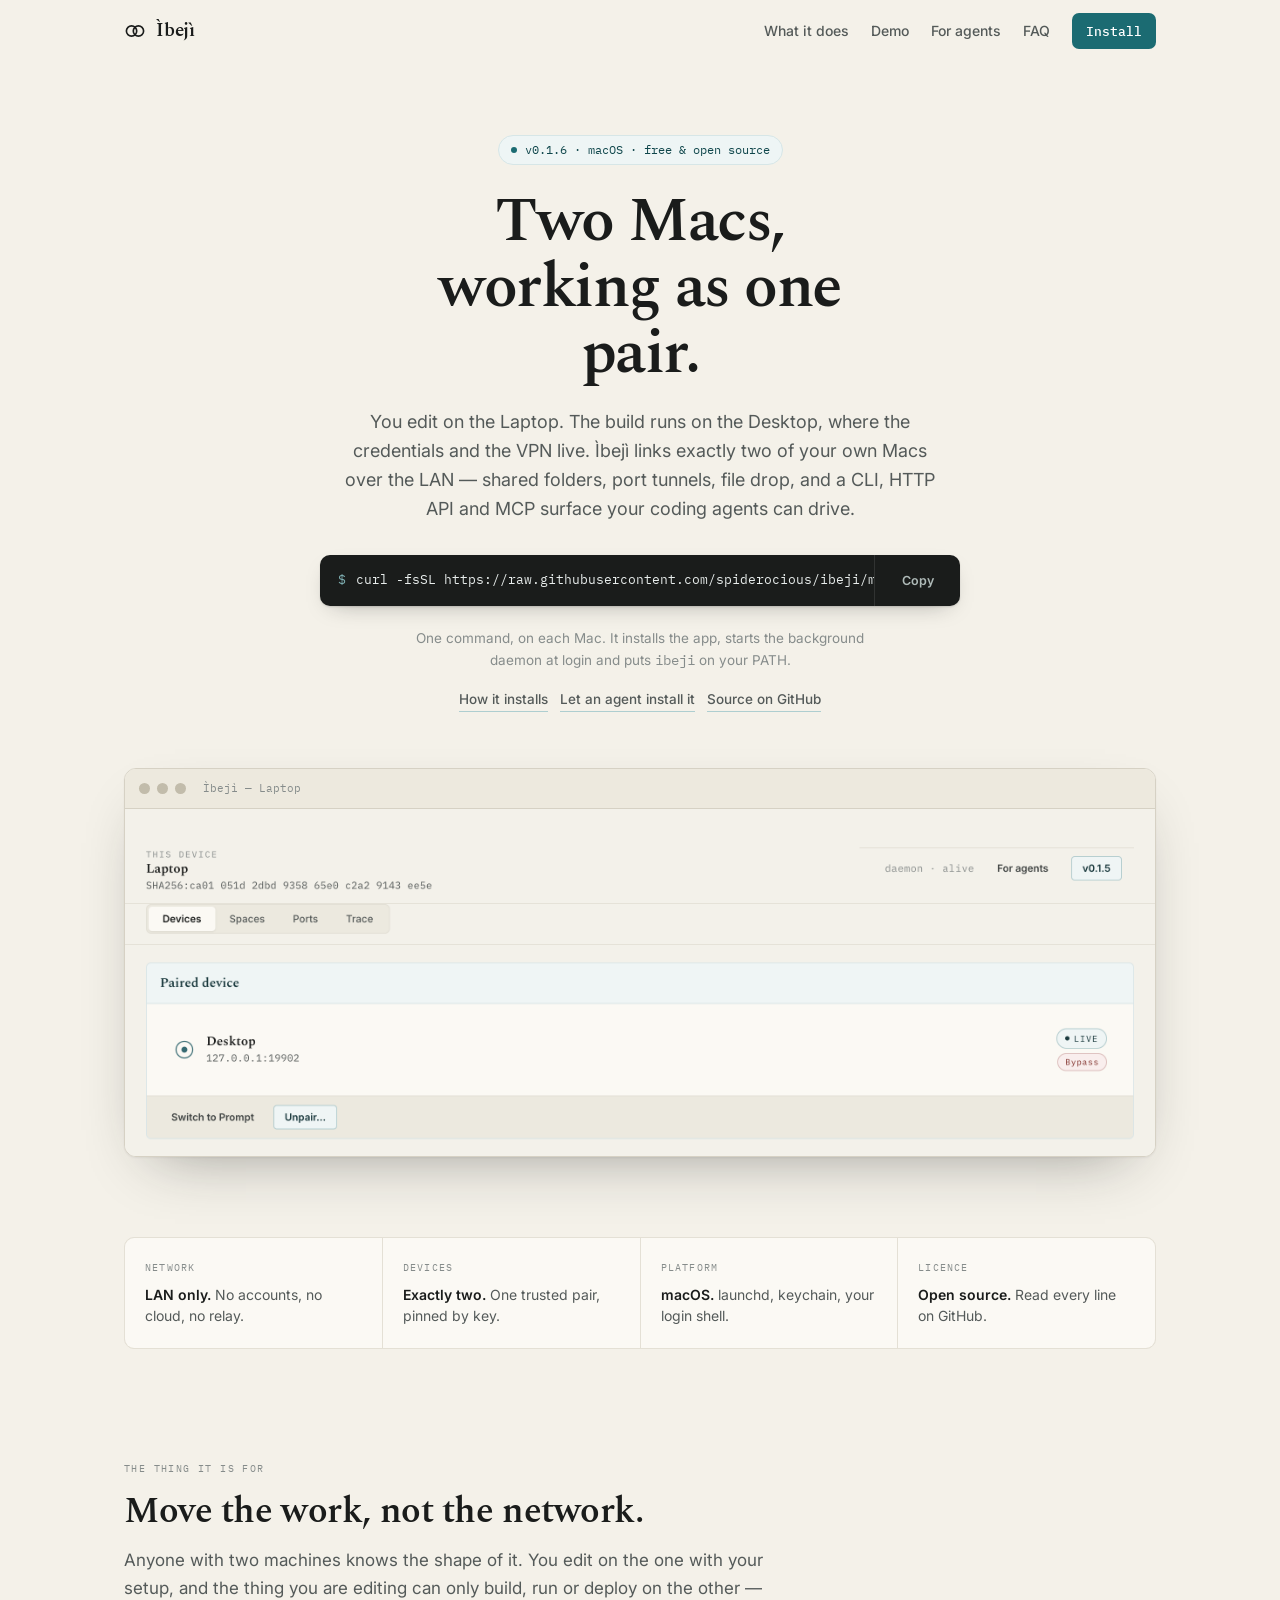
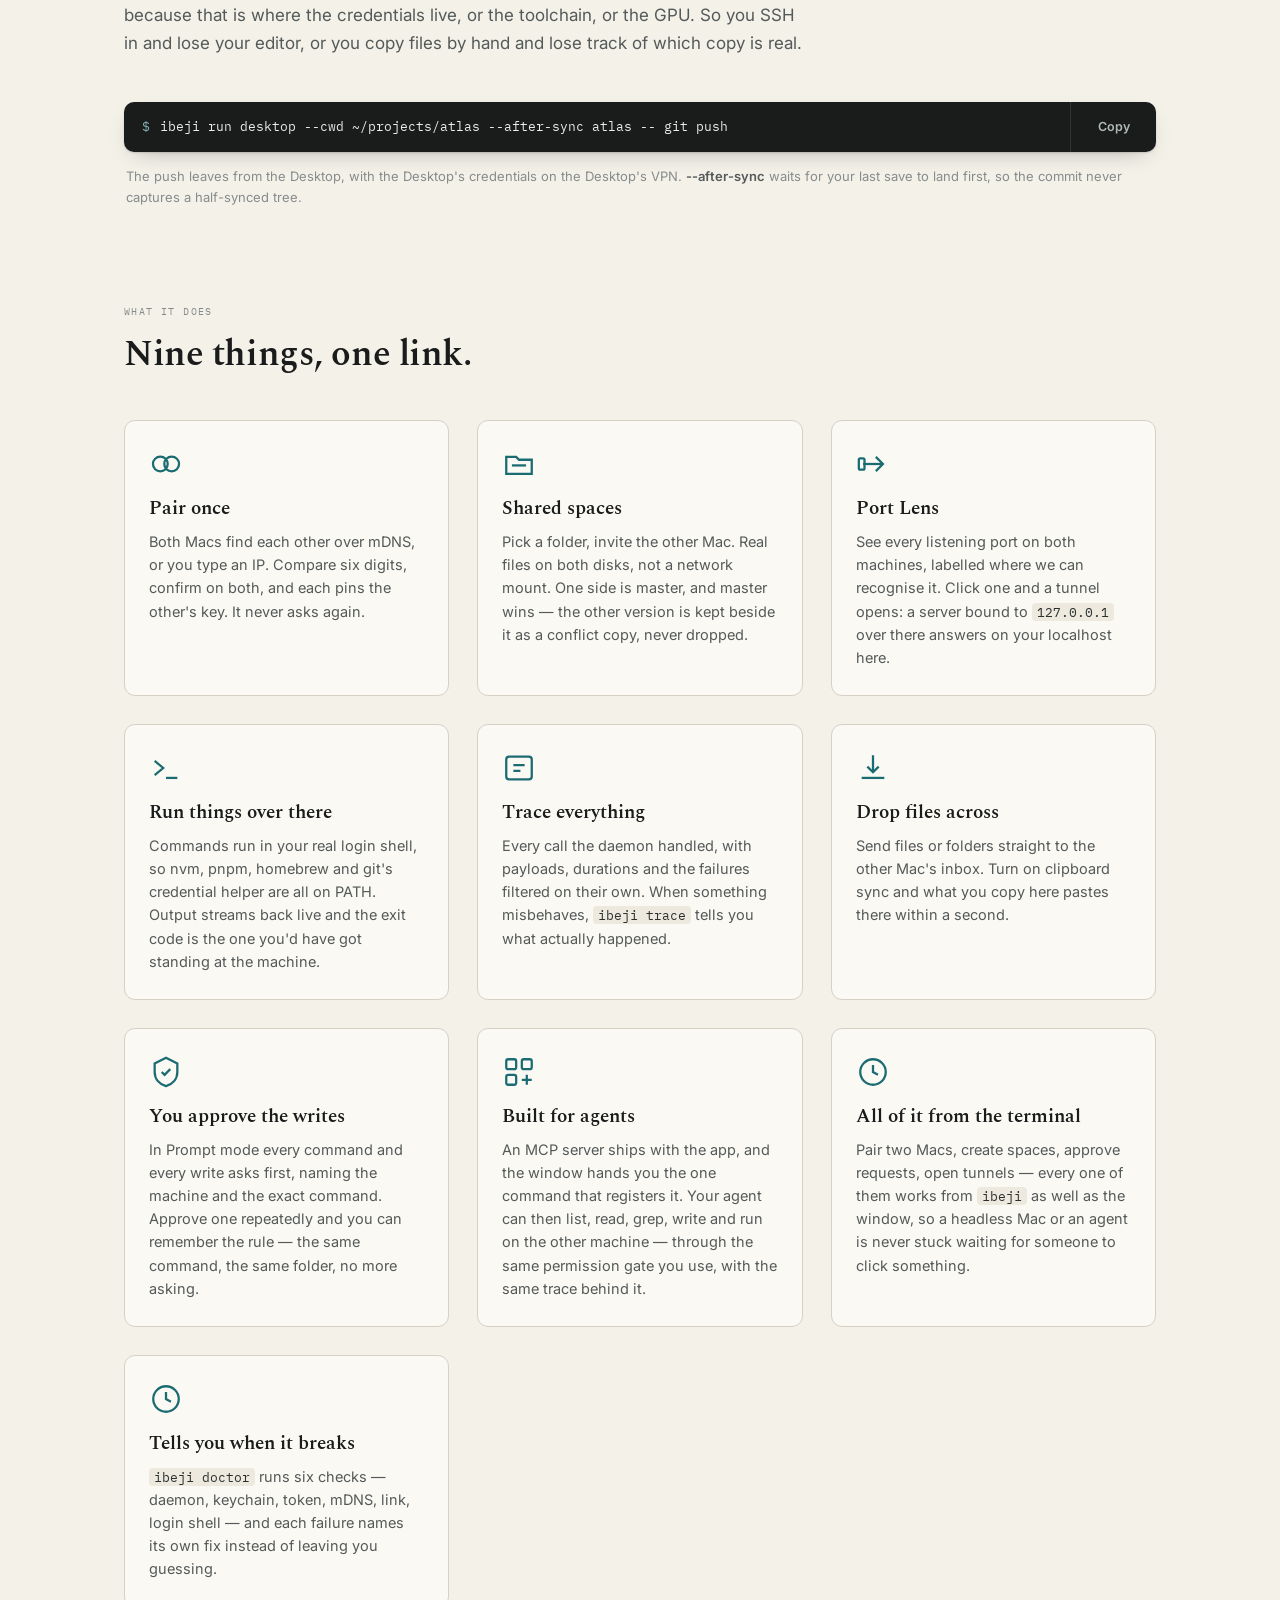
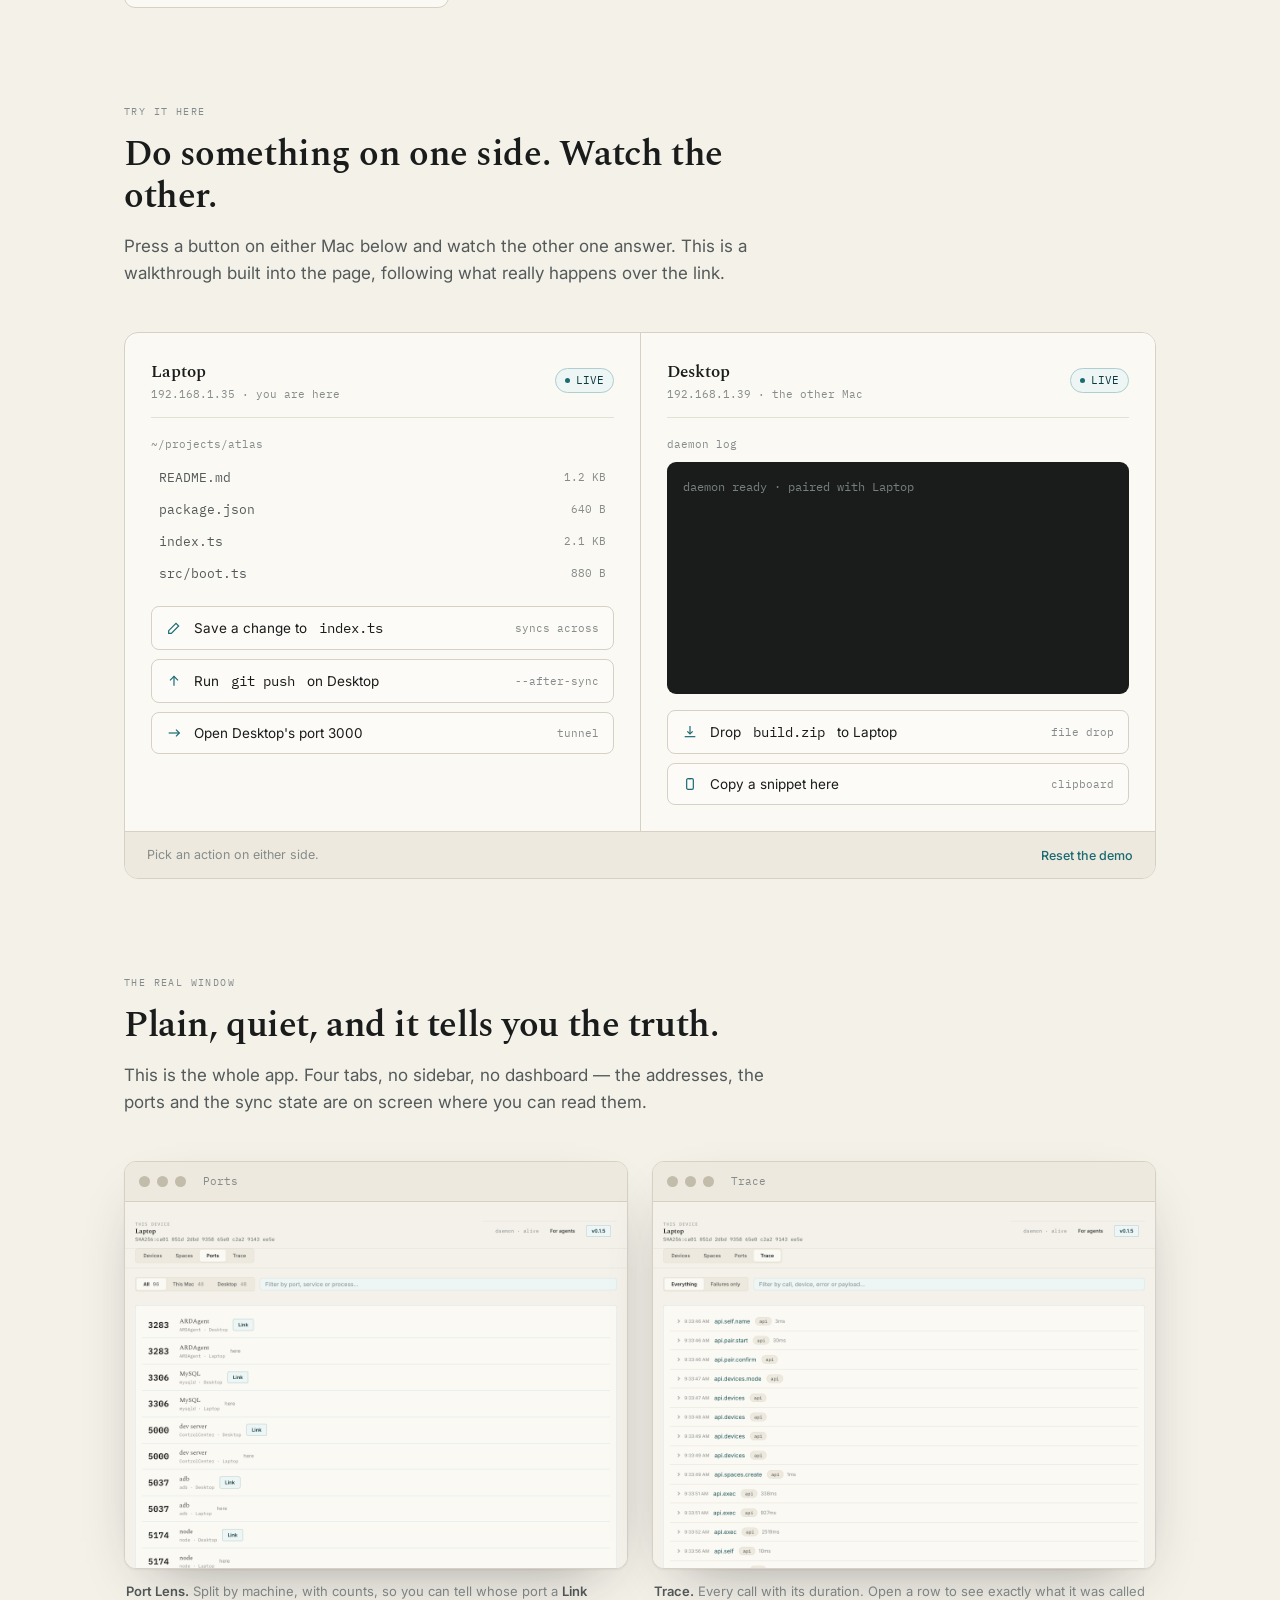
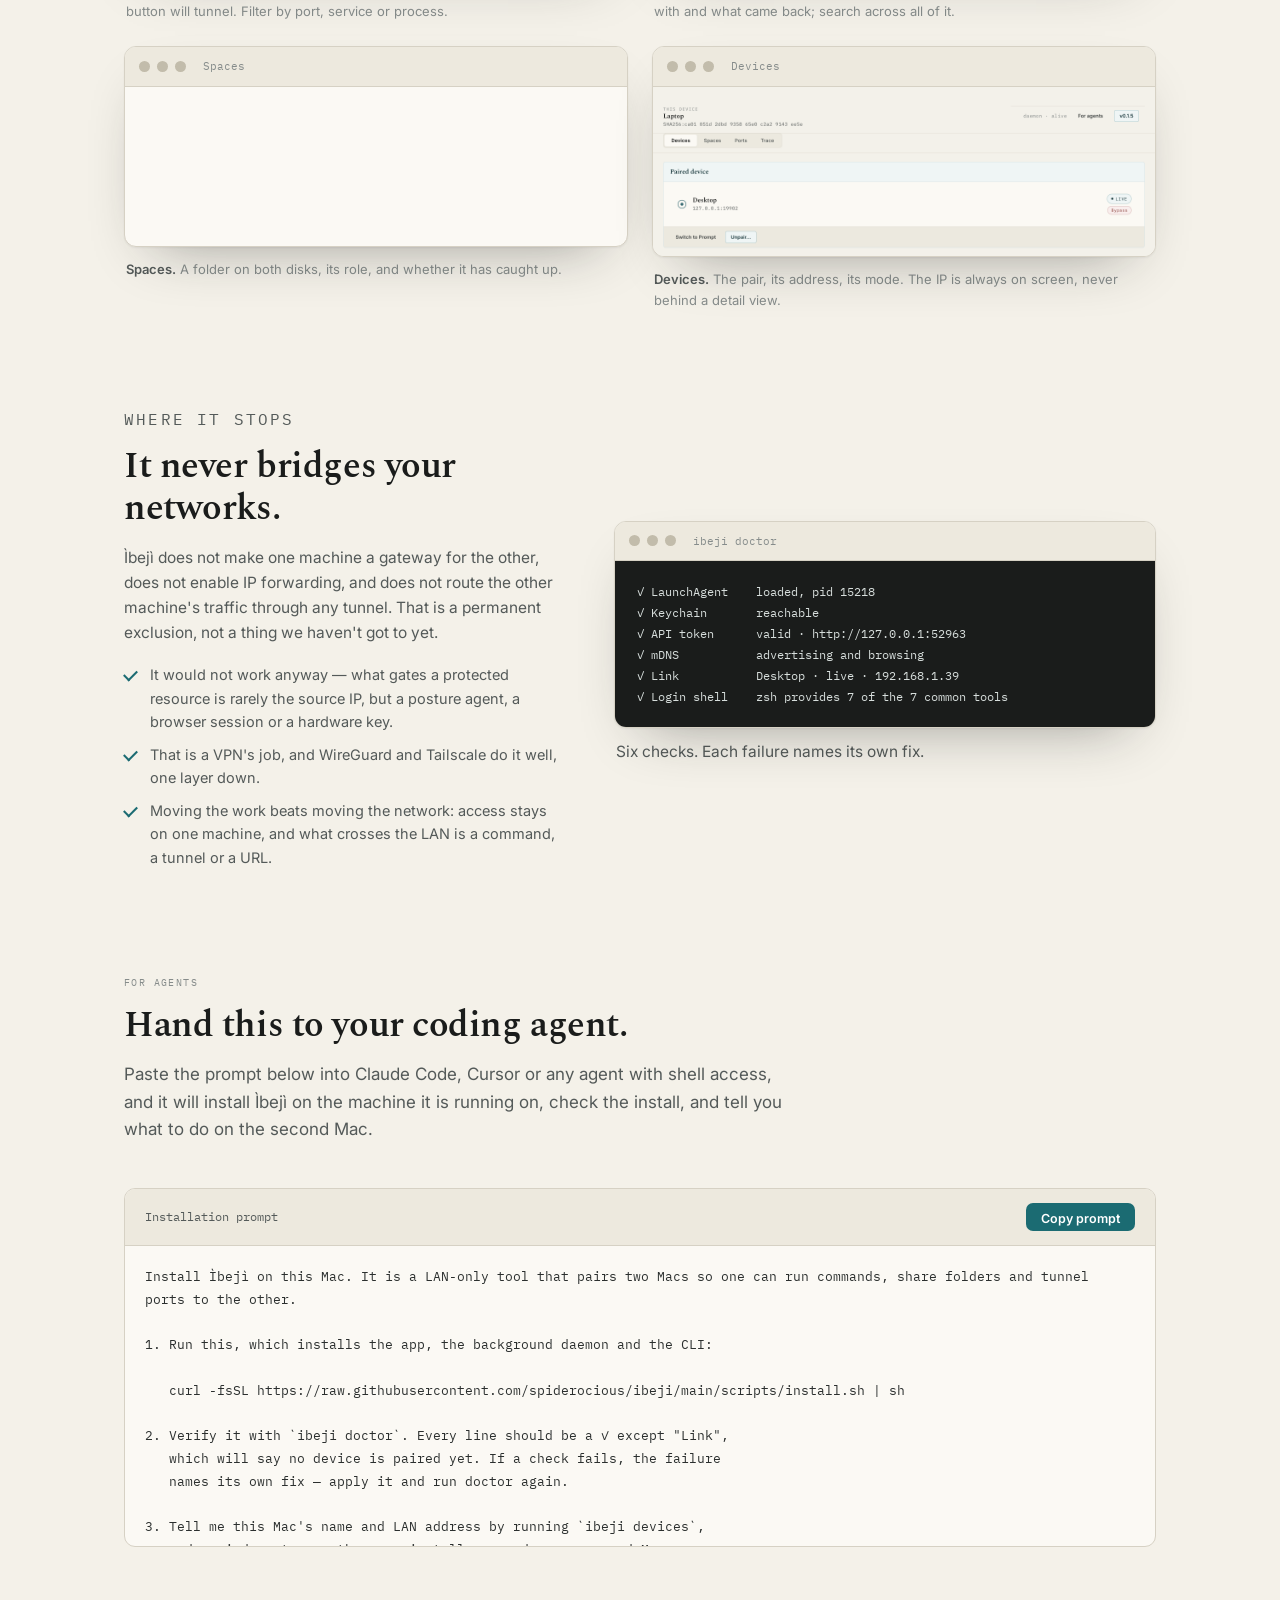
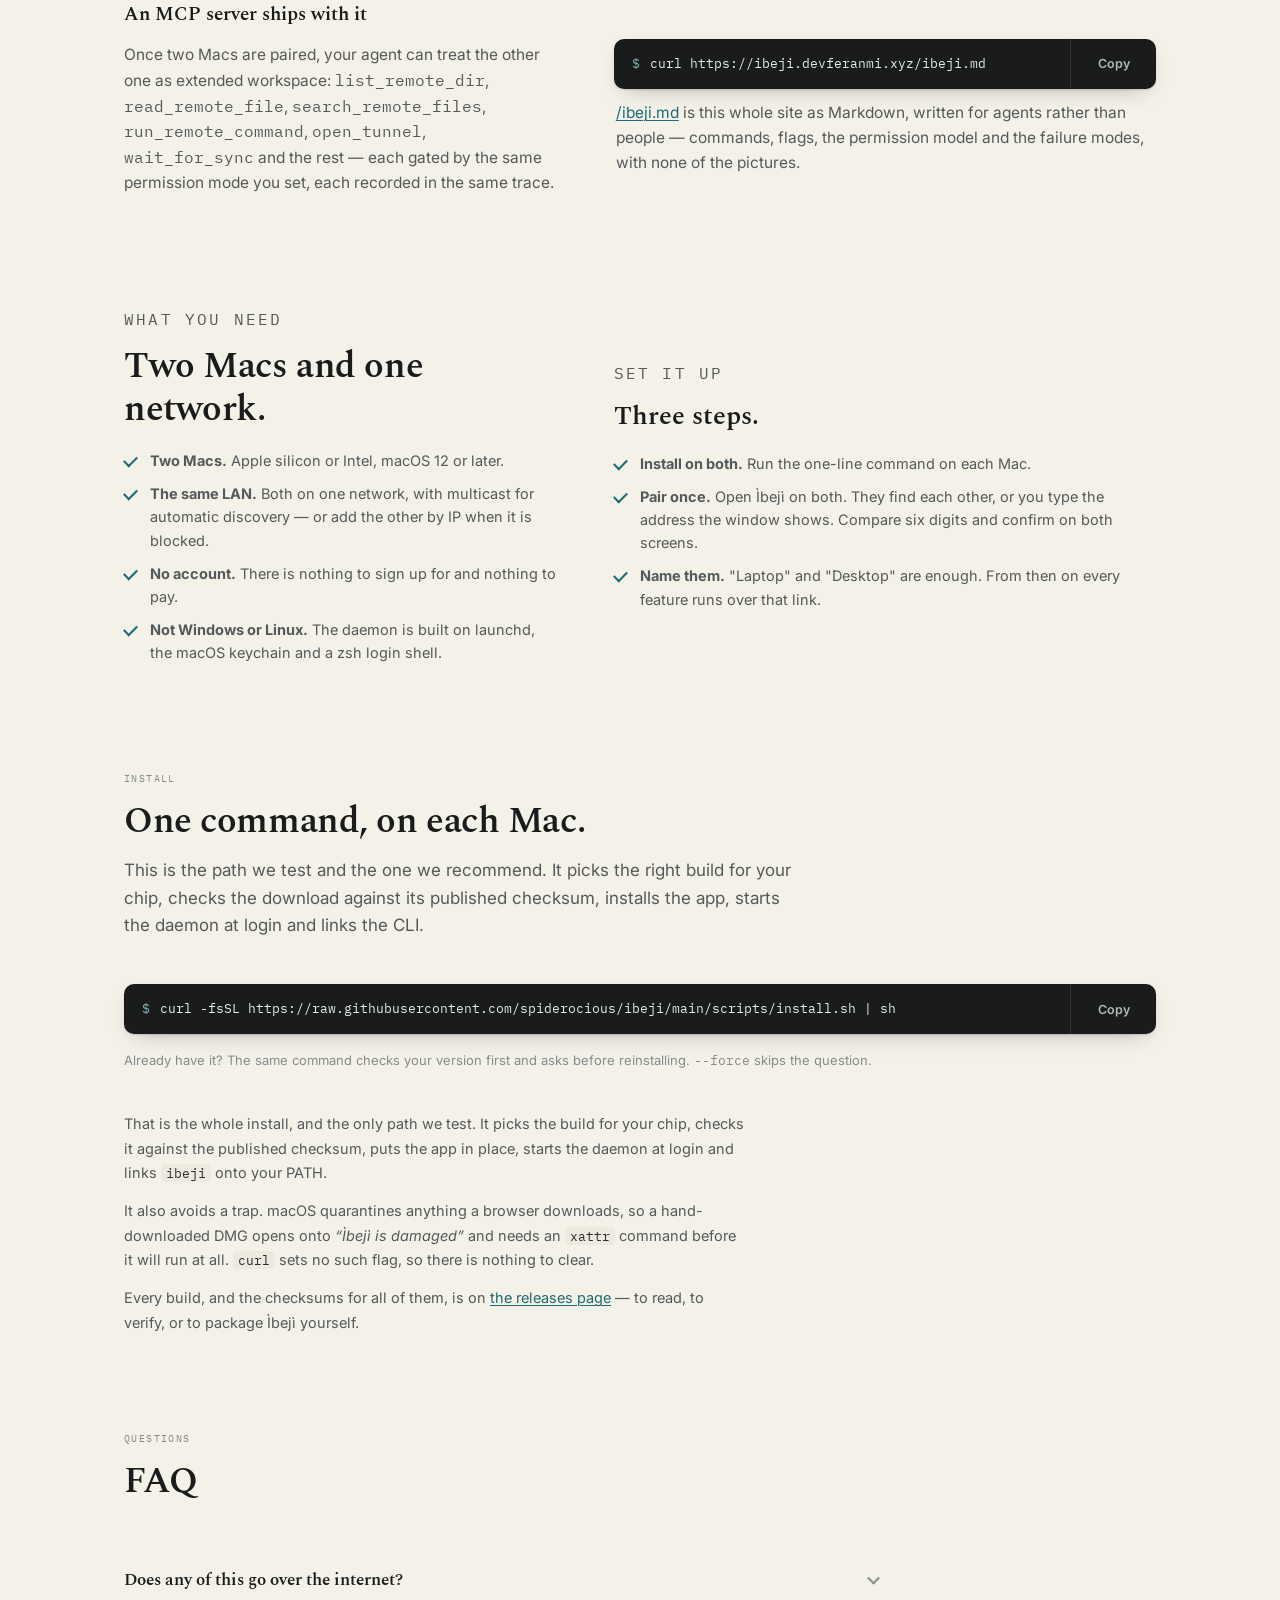
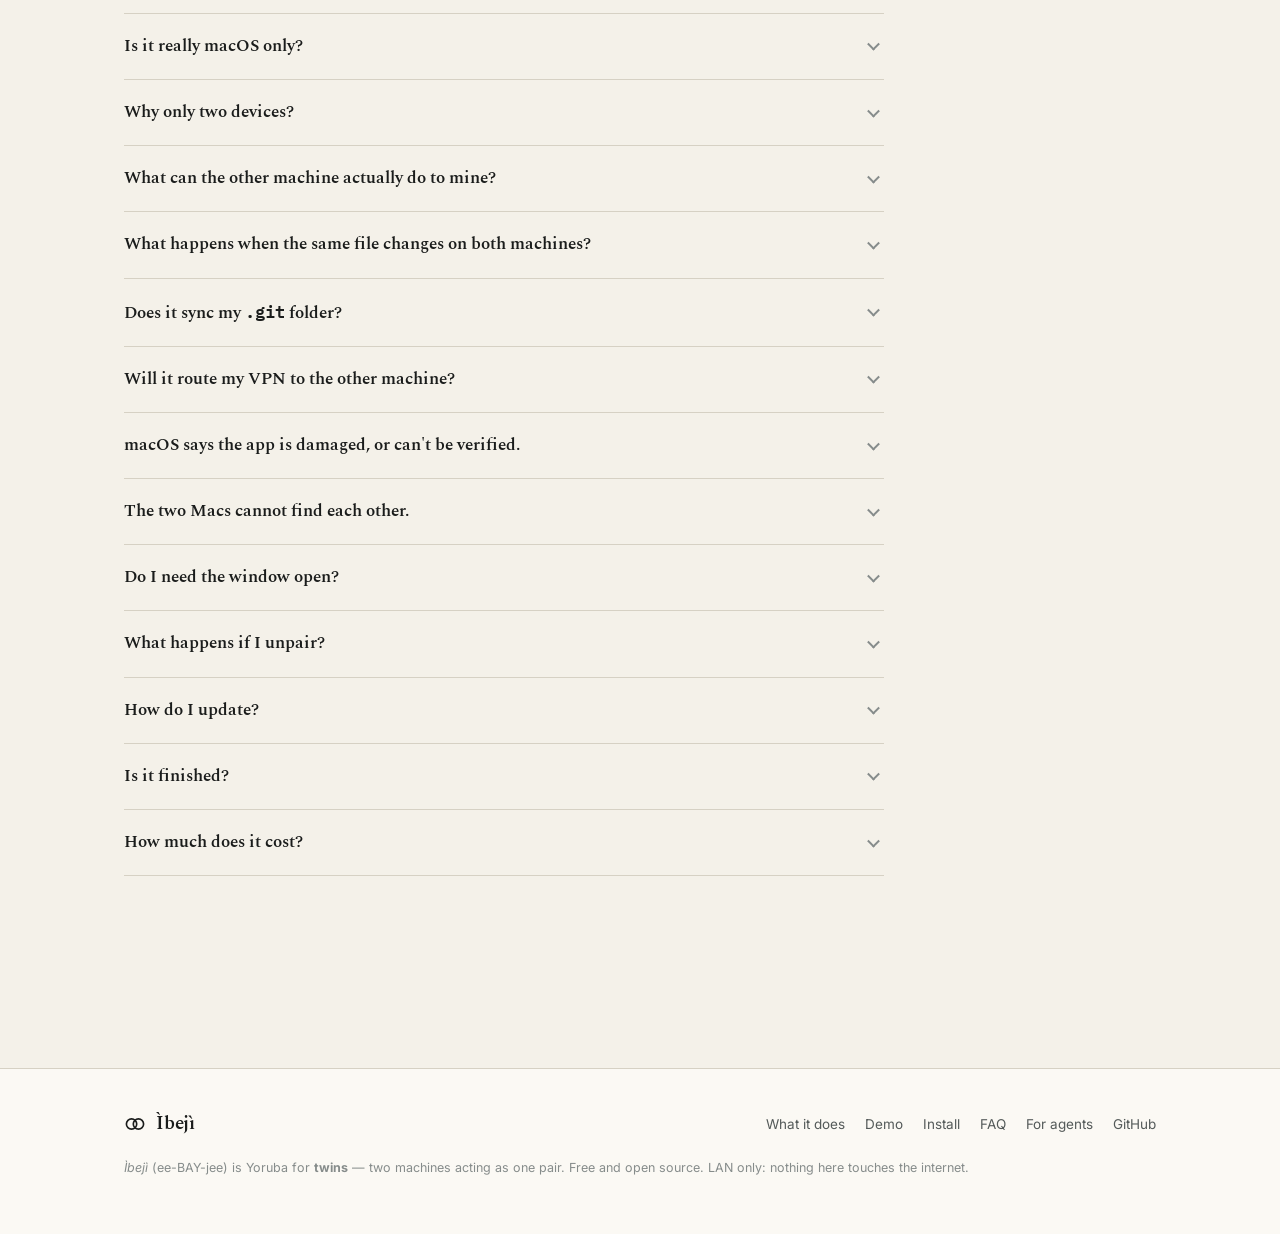
==== commit 65992585: "Update for v0.1.6 Version bumped across the badge, the structured data and ibeji.md.  ibeji.md gains" ====
--- a/public/index.html
+++ b/public/index.html
@@ -56,7 +56,7 @@
   "applicationCategory": "DeveloperApplication",
   "applicationSubCategory": "Developer Tools",
   "operatingSystem": "macOS 12 or later",
-  "softwareVersion": "0.1.5",
+  "softwareVersion": "0.1.6",
   "url": "https://ibeji.devferanmi.xyz/",
   "downloadUrl": "https://ibeji.devferanmi.xyz/#install",
   "installUrl": "https://ibeji.devferanmi.xyz/#install",
@@ -199,7 +199,7 @@
       "name": "Is it finished?",
       "acceptedAnswer": {
         "@type": "Answer",
-        "text": "No. It is v0.1.5 and it is young — the version number is honest about that. Pairing, spaces, ports, exec, trace, the CLI and the MCP server all work, and every release is tested by pairing two machines and running the whole flow. Expect rough edges, and expect them to be fixed in the open."
+        "text": "No. It is v0.1.6 and it is young — the version number is honest about that. Pairing, spaces, ports, exec, trace, the CLI and the MCP server all work, and every release is tested by pairing two machines and running the whole flow. Expect rough edges, and expect them to be fixed in the open."
       }
     },
     {
@@ -242,7 +242,7 @@
 <!-- ------------------------------------------------------------- hero -- -->
 <section class="hero">
   <div class="wrap">
-    <span class="badge"><span class="dot"></span> v0.1.5 · macOS · free &amp; open source</span>
+    <span class="badge"><span class="dot"></span> v0.1.6 · macOS · free &amp; open source</span>
 
     <h1>Two Macs, working as one pair.</h1>
 
@@ -905,7 +905,7 @@
       <details class="qa">
         <summary>Is it finished?</summary>
         <div class="qa-body">
-          <p>No. It is v0.1.5 and it is young — the version number is honest
+          <p>No. It is v0.1.6 and it is young — the version number is honest
           about that. Pairing, spaces, ports, exec, trace, the CLI and the MCP
           server all work, and every release is tested by pairing two machines
           and running the whole flow. Expect rough edges, and expect them to be
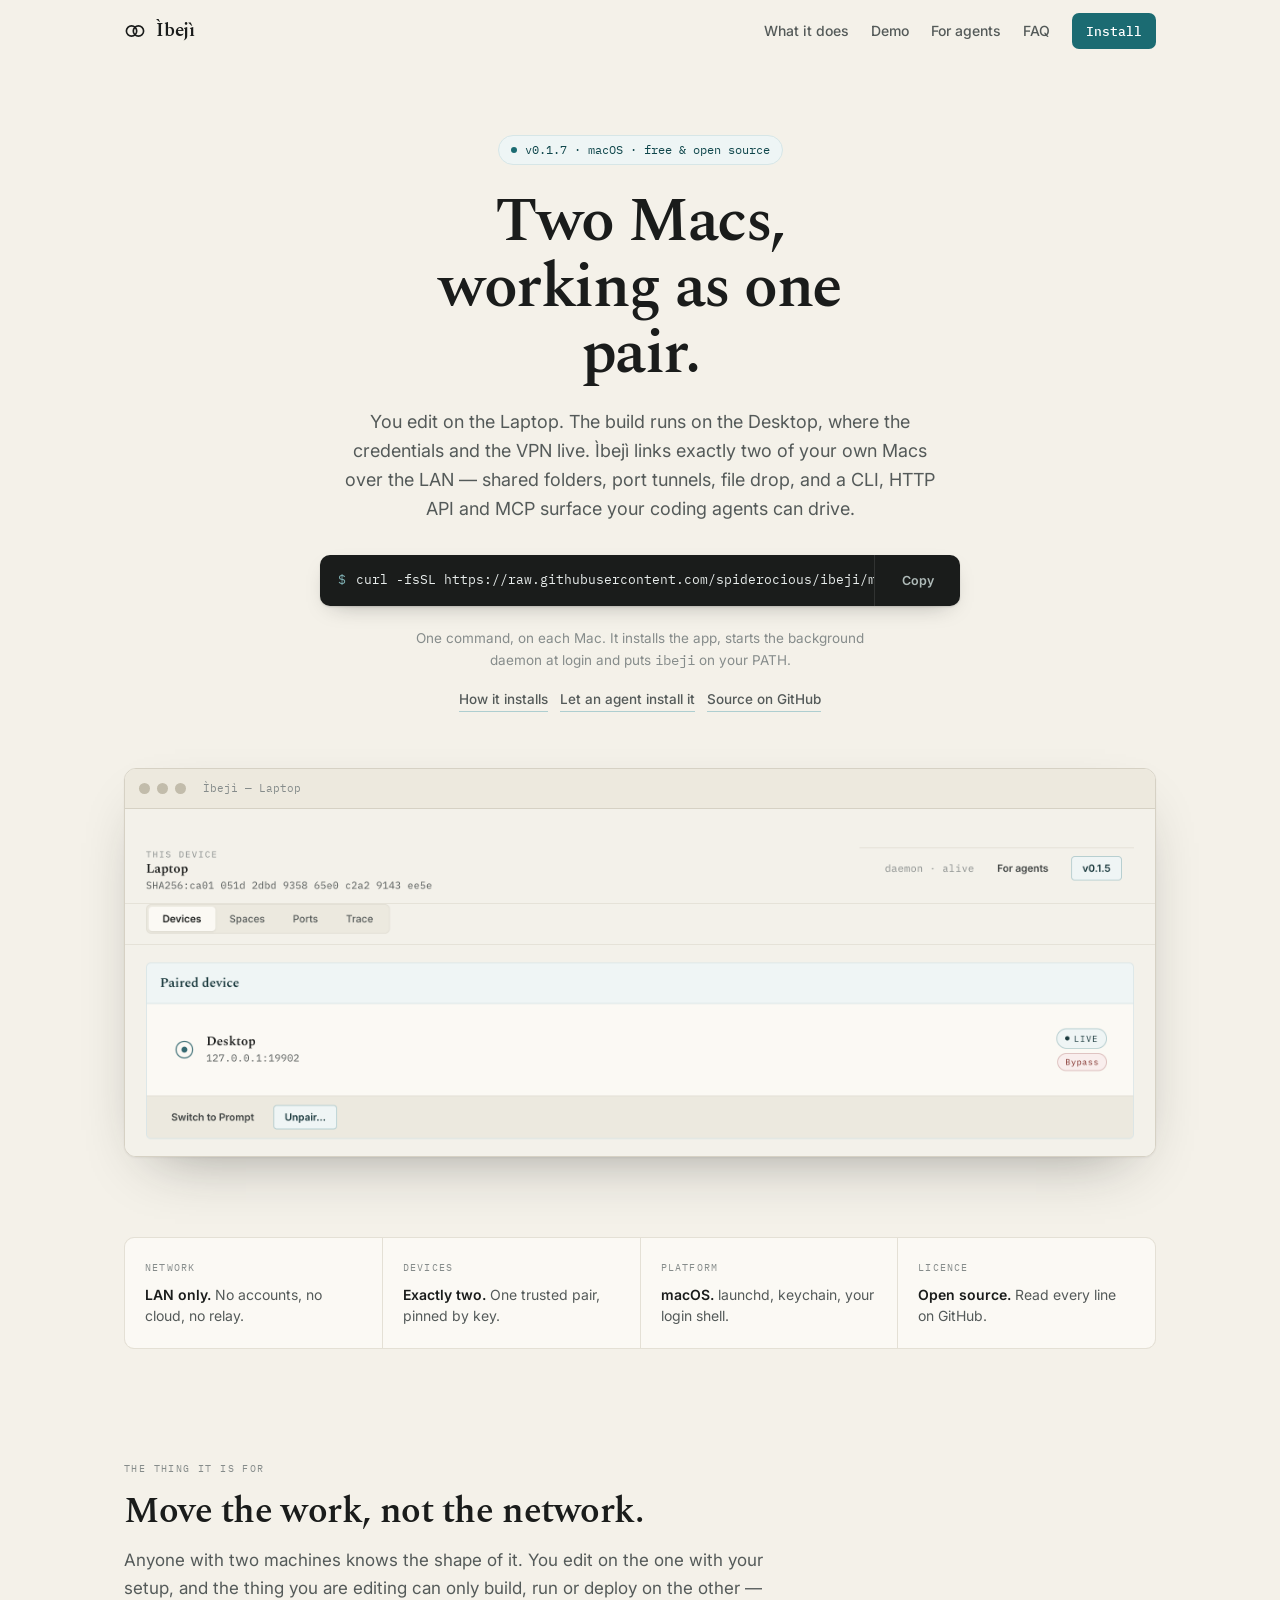
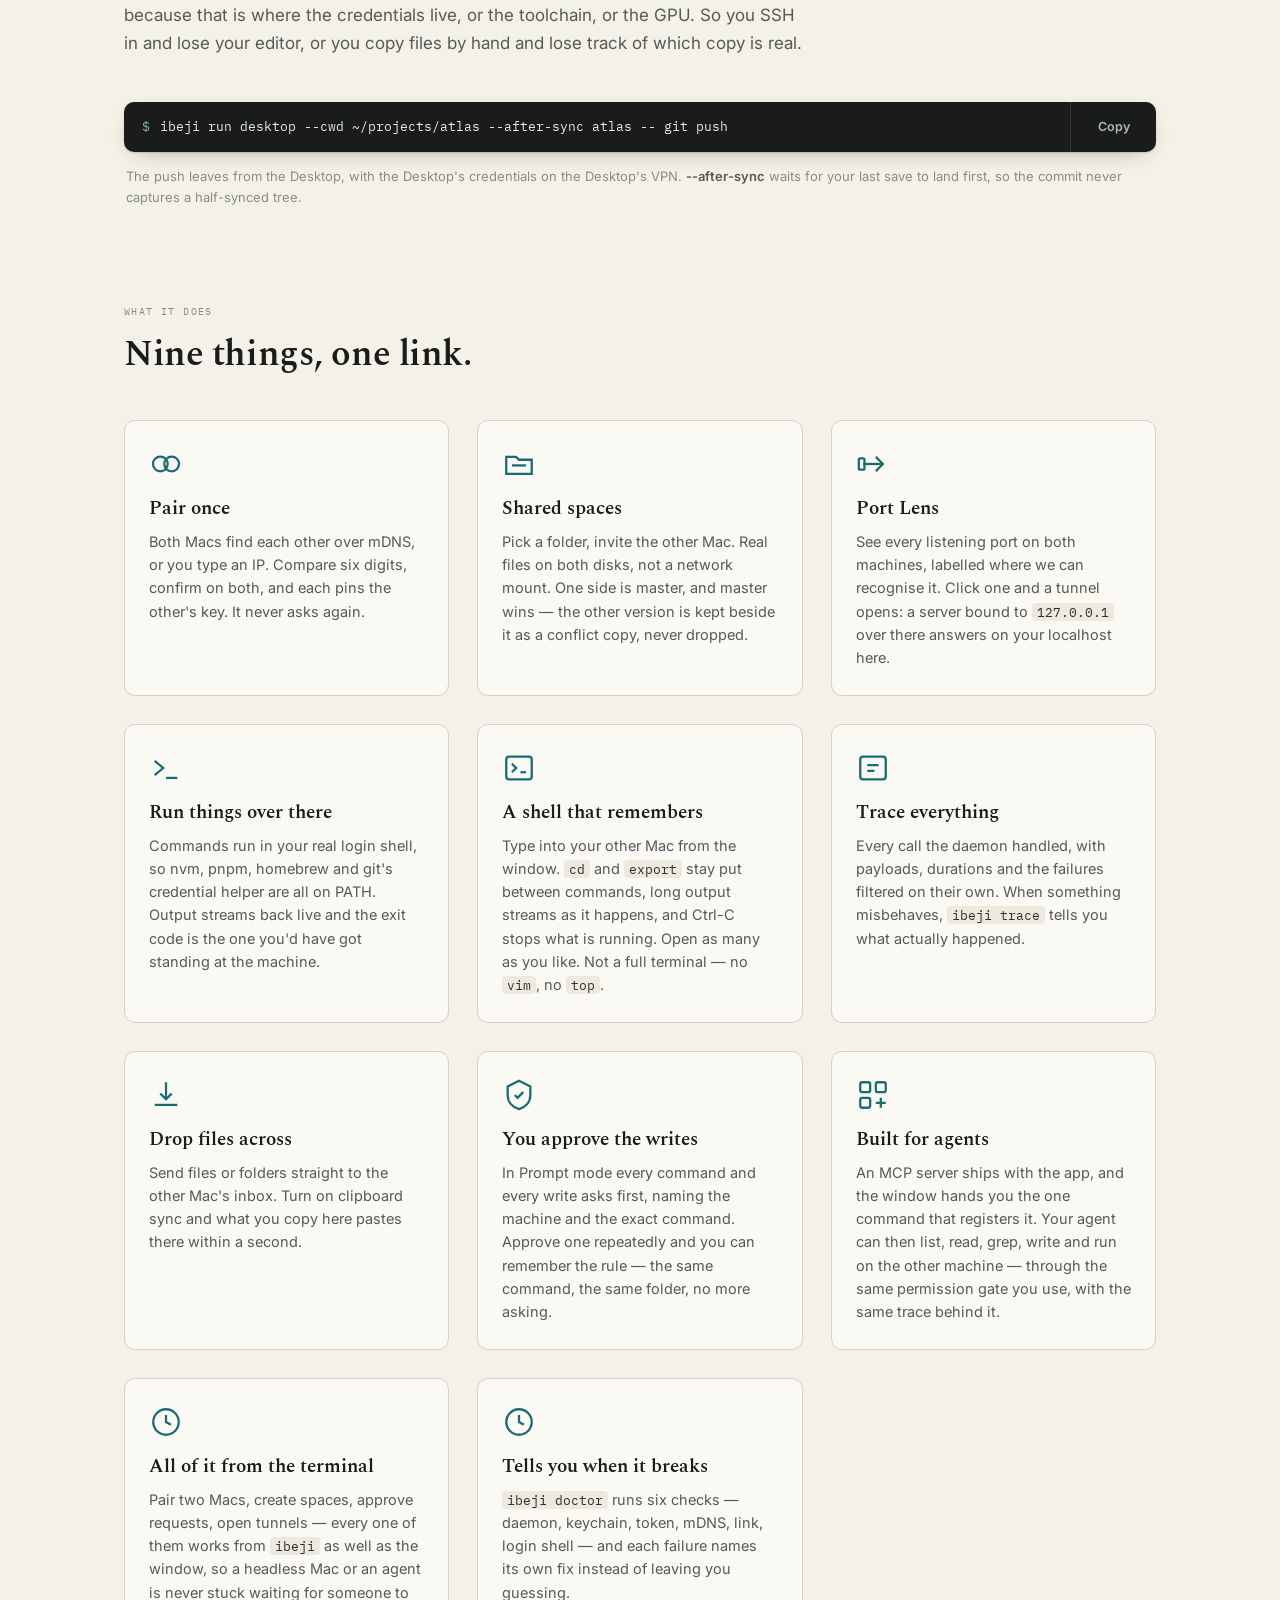
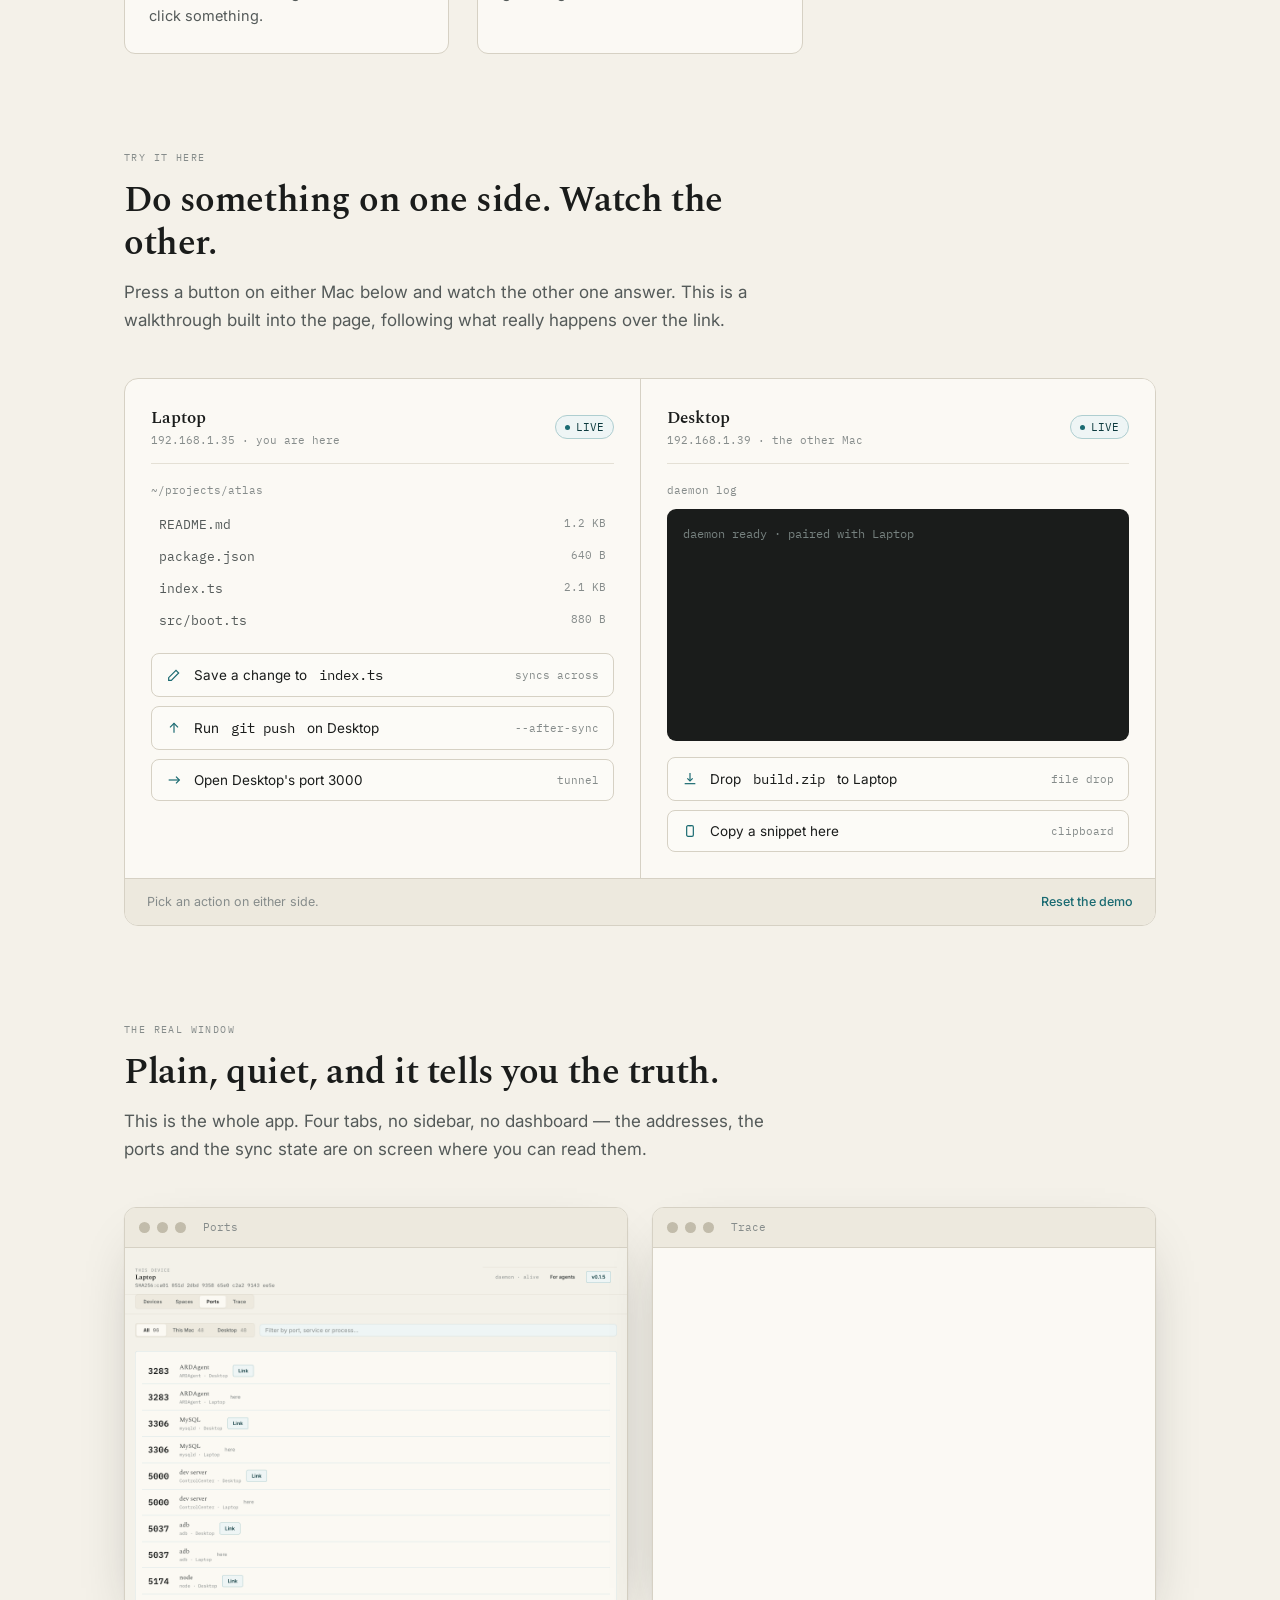
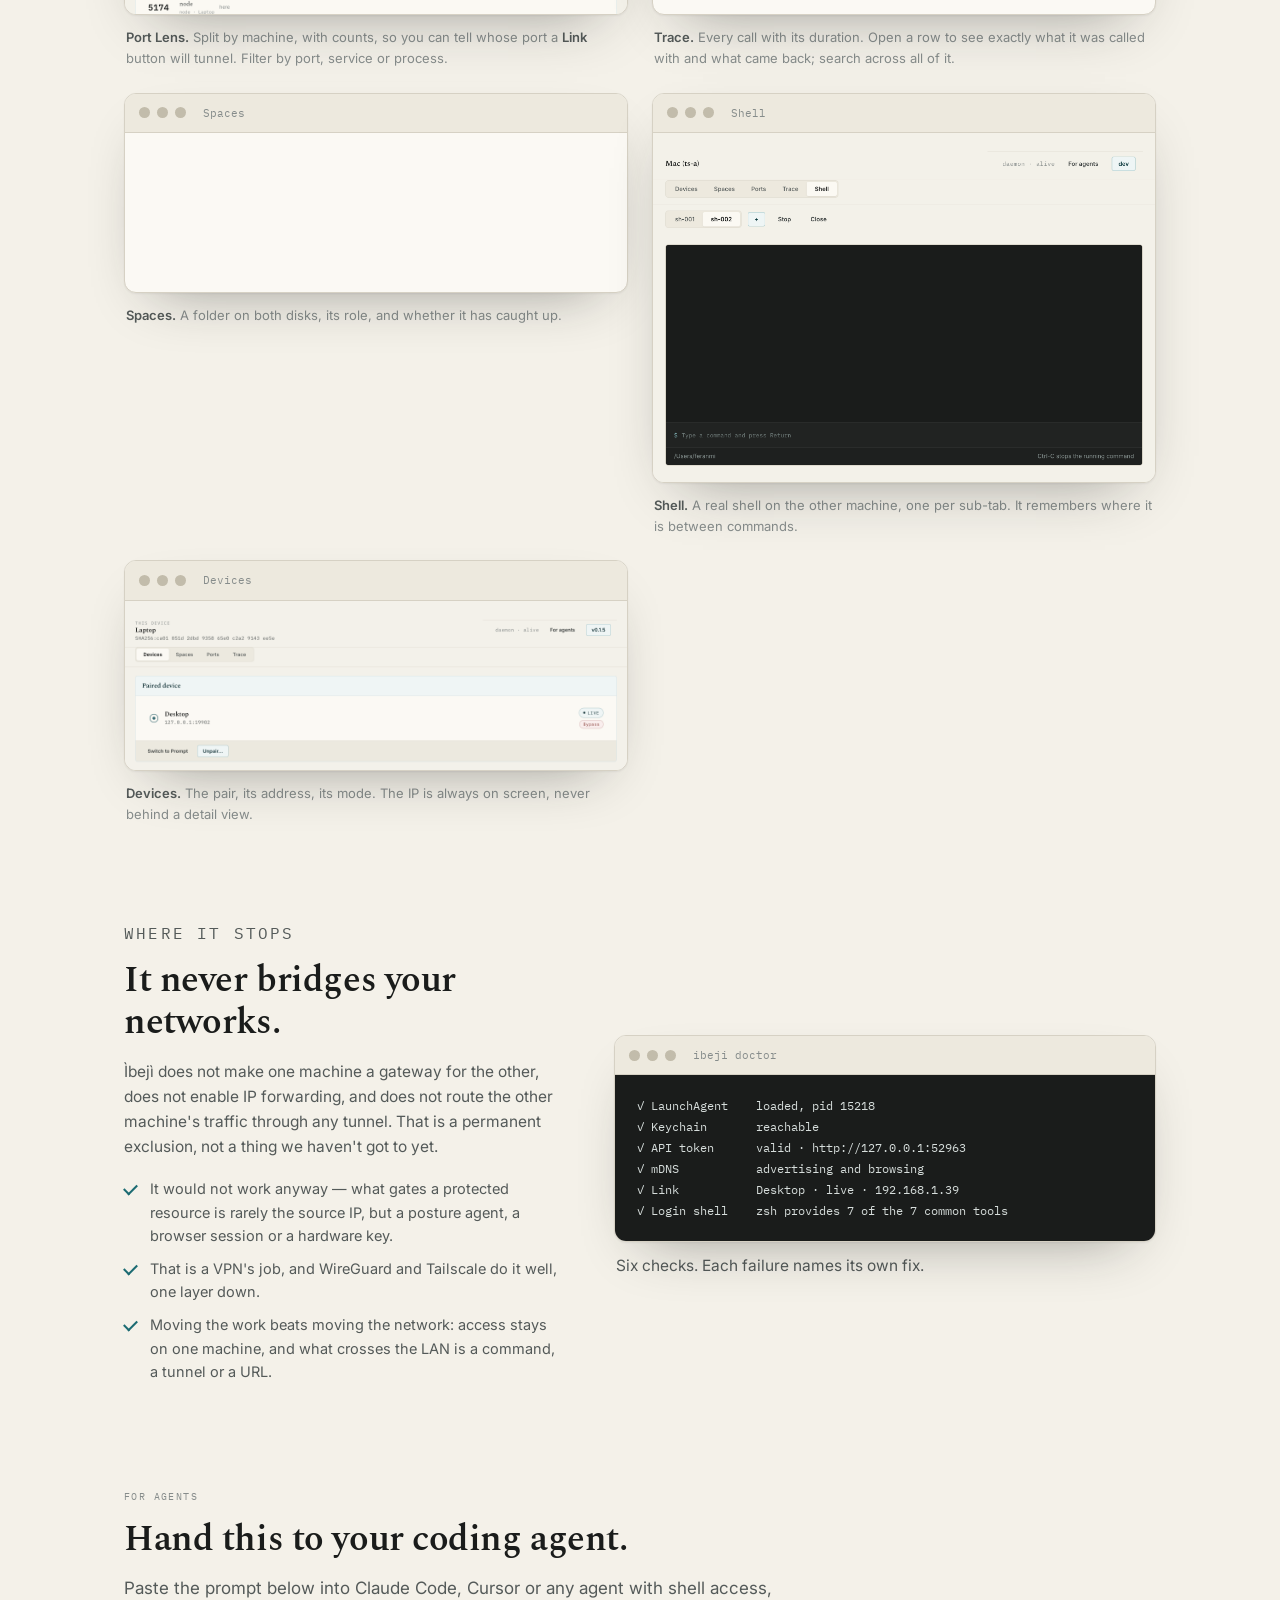
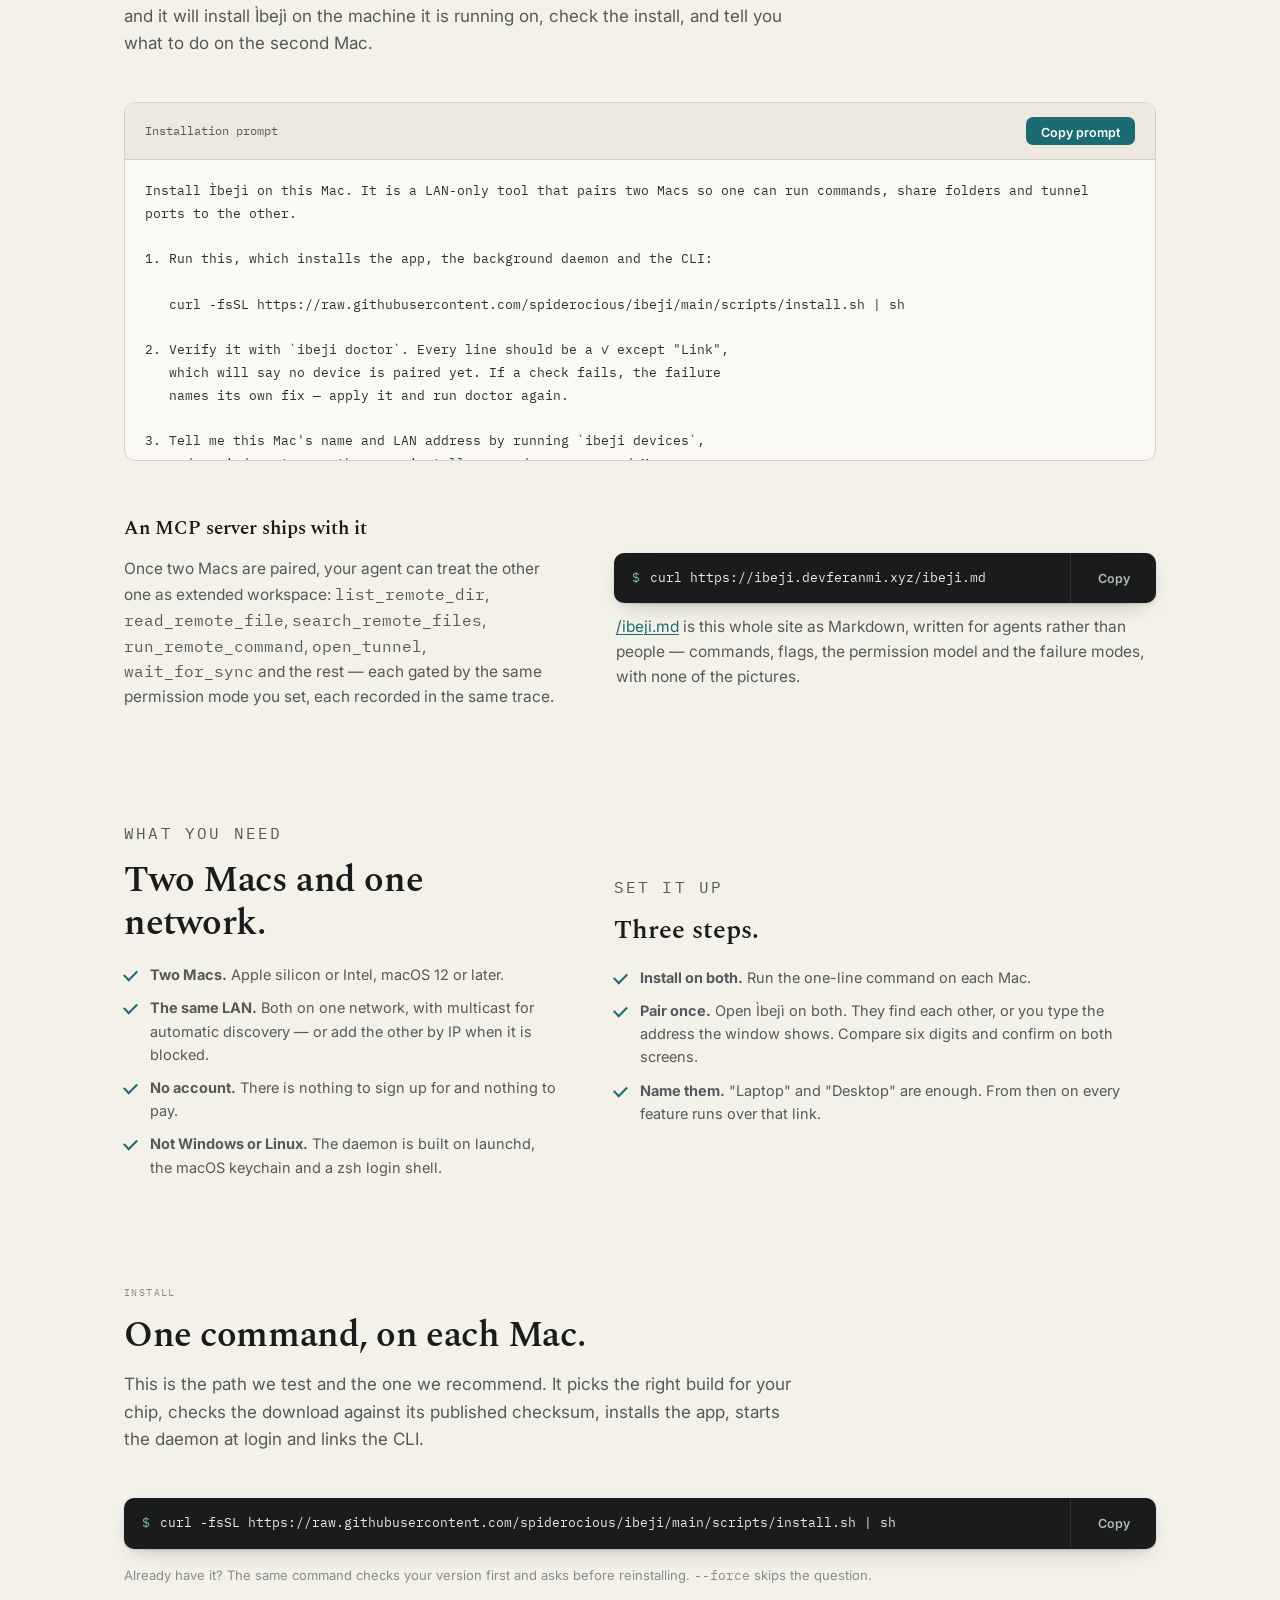
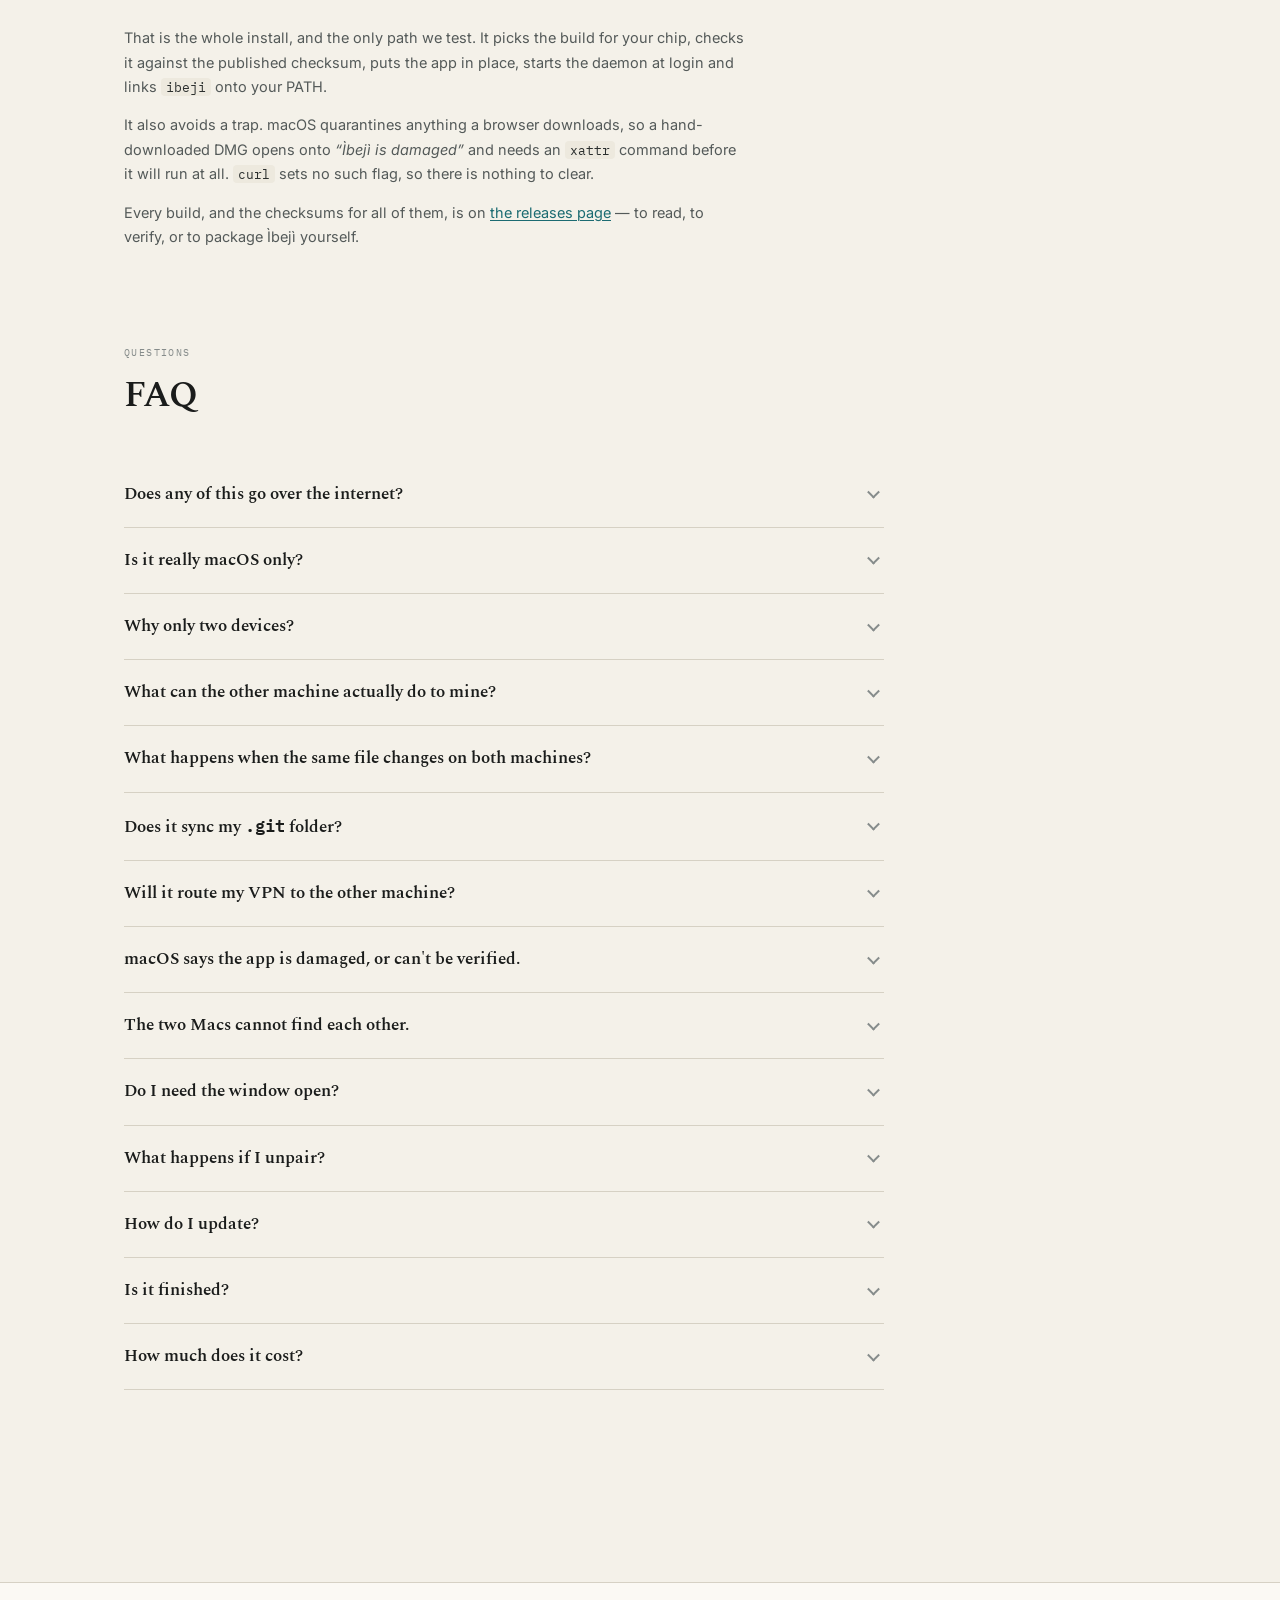
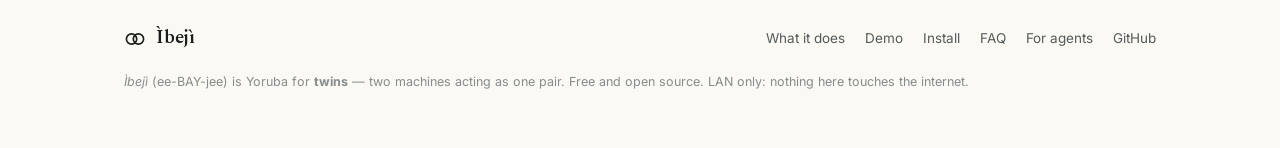
==== commit 75db87d2: "Update for v0.1.7: the Shell tab A feature card and a screenshot of the real tab, plus the version b" ====
--- a/public/index.html
+++ b/public/index.html
@@ -56,7 +56,7 @@
   "applicationCategory": "DeveloperApplication",
   "applicationSubCategory": "Developer Tools",
   "operatingSystem": "macOS 12 or later",
-  "softwareVersion": "0.1.6",
+  "softwareVersion": "0.1.7",
   "url": "https://ibeji.devferanmi.xyz/",
   "downloadUrl": "https://ibeji.devferanmi.xyz/#install",
   "installUrl": "https://ibeji.devferanmi.xyz/#install",
@@ -199,7 +199,7 @@
       "name": "Is it finished?",
       "acceptedAnswer": {
         "@type": "Answer",
-        "text": "No. It is v0.1.6 and it is young — the version number is honest about that. Pairing, spaces, ports, exec, trace, the CLI and the MCP server all work, and every release is tested by pairing two machines and running the whole flow. Expect rough edges, and expect them to be fixed in the open."
+        "text": "No. It is v0.1.7 and it is young — the version number is honest about that. Pairing, spaces, ports, exec, trace, the CLI and the MCP server all work, and every release is tested by pairing two machines and running the whole flow. Expect rough edges, and expect them to be fixed in the open."
       }
     },
     {
@@ -242,7 +242,7 @@
 <!-- ------------------------------------------------------------- hero -- -->
 <section class="hero">
   <div class="wrap">
-    <span class="badge"><span class="dot"></span> v0.1.6 · macOS · free &amp; open source</span>
+    <span class="badge"><span class="dot"></span> v0.1.7 · macOS · free &amp; open source</span>
 
     <h1>Two Macs, working as one pair.</h1>
 
@@ -359,6 +359,16 @@
         <p>Commands run in your real login shell, so nvm, pnpm, homebrew and
         git's credential helper are all on PATH. Output streams back live and
         the exit code is the one you'd have got standing at the machine.</p>
+      </article>
+
+      <article class="feat rise">
+        <div class="feat-ico"><svg viewBox="0 0 24 24" fill="none" stroke="currentColor" stroke-width="1.6"><rect x="3" y="4" width="18" height="16" rx="2"/><path d="M7 9l3 3-3 3"/><path d="M13 15h4"/></svg></div>
+        <h3>A shell that remembers</h3>
+        <p>Type into your other Mac from the window. <code>cd</code> and
+        <code>export</code> stay put between commands, long output streams as
+        it happens, and Ctrl-C stops what is running. Open as many as you
+        like. Not a full terminal — no <code>vim</code>, no
+        <code>top</code>.</p>
       </article>
 
       <article class="feat rise">
@@ -542,6 +552,16 @@
         </div>
         <p class="shot-cap"><b>Spaces.</b> A folder on both disks, its role, and
         whether it has caught up.</p>
+      </div>
+
+      <div class="rise">
+        <div class="shot-frame">
+          <div class="shot-bar"><i></i><i></i><i></i><span class="ttl">Shell</span></div>
+          <img src="shots/shell.png" width="1960" height="1360" loading="lazy" decoding="async"
+               alt="The Shell tab with two sub-tabs, sh-001 and sh-002, a plus button to open another, Stop and Close actions, and a dark terminal pane with a prompt and the working directory along the bottom." />
+        </div>
+        <p class="shot-cap"><b>Shell.</b> A real shell on the other machine,
+        one per sub-tab. It remembers where it is between commands.</p>
       </div>
 
       <div class="rise">
@@ -905,7 +925,7 @@
       <details class="qa">
         <summary>Is it finished?</summary>
         <div class="qa-body">
-          <p>No. It is v0.1.6 and it is young — the version number is honest
+          <p>No. It is v0.1.7 and it is young — the version number is honest
           about that. Pairing, spaces, ports, exec, trace, the CLI and the MCP
           server all work, and every release is tested by pairing two machines
           and running the whole flow. Expect rough edges, and expect them to be
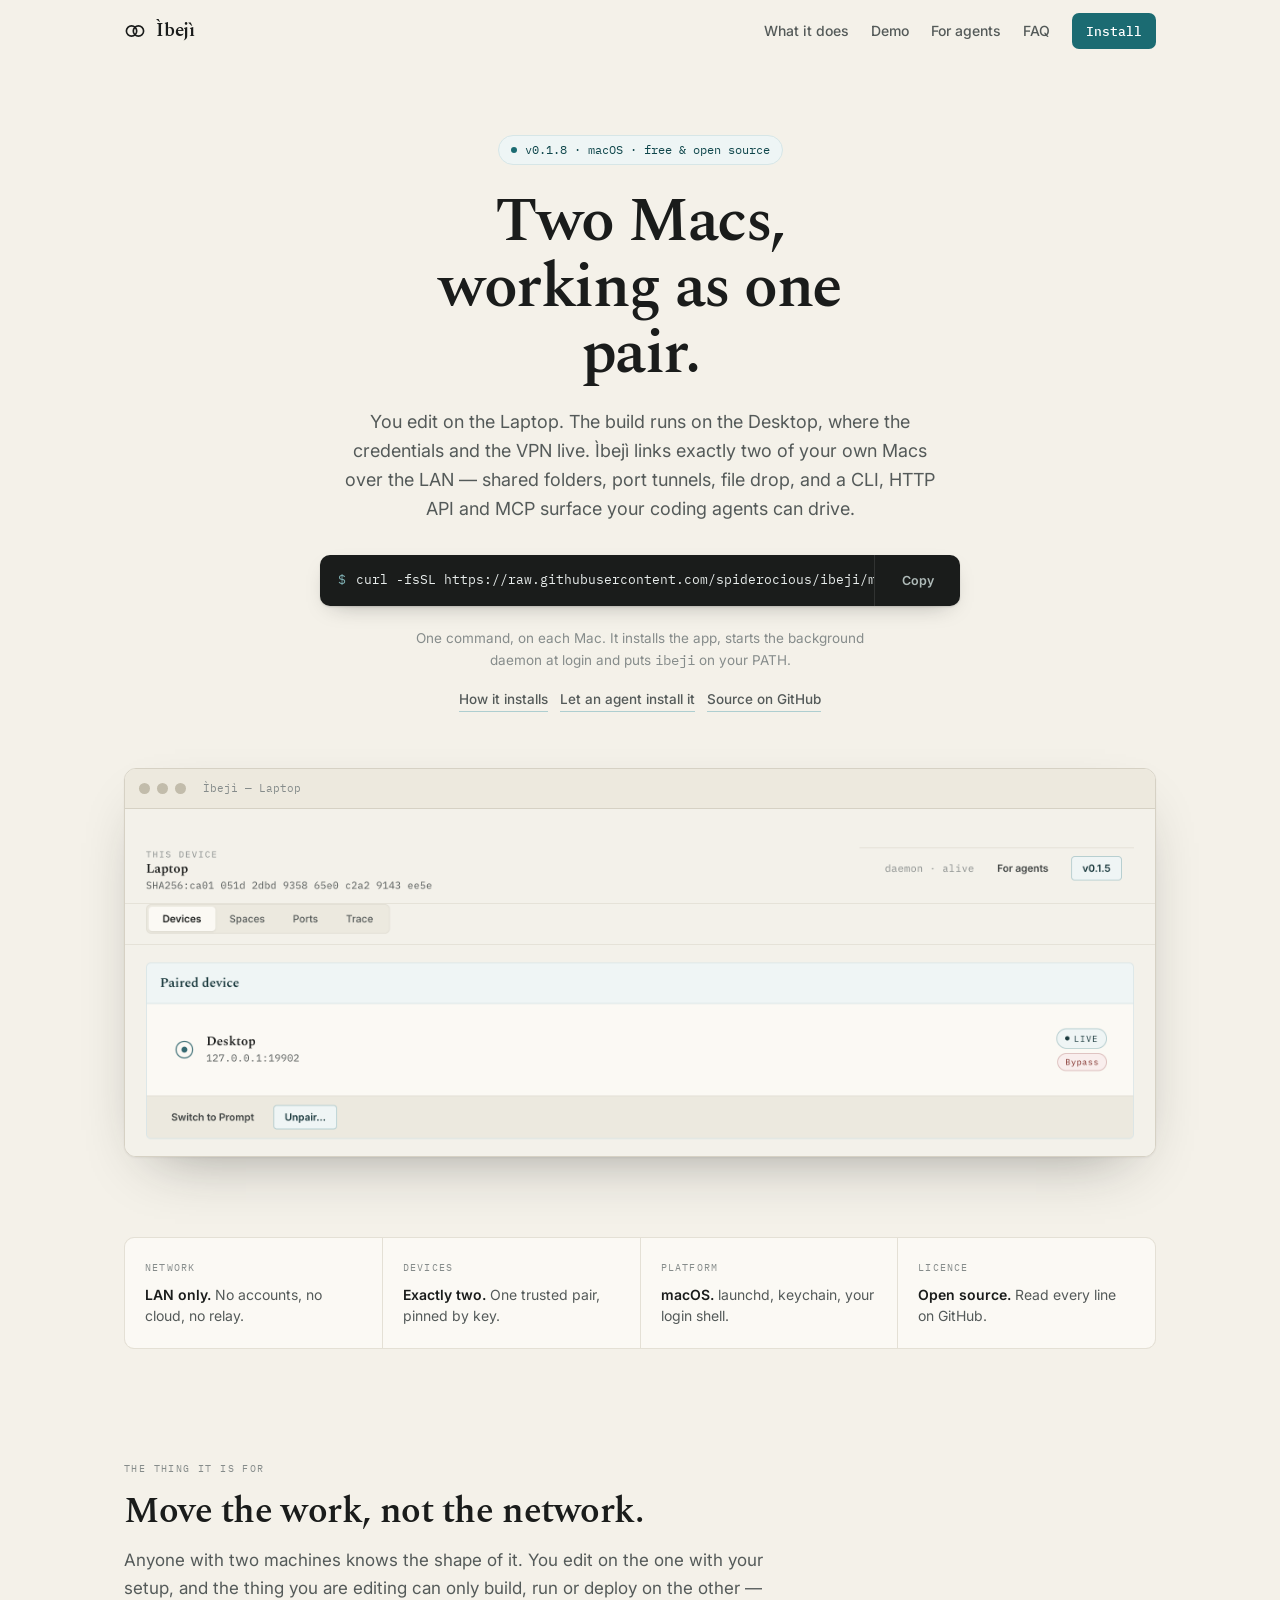
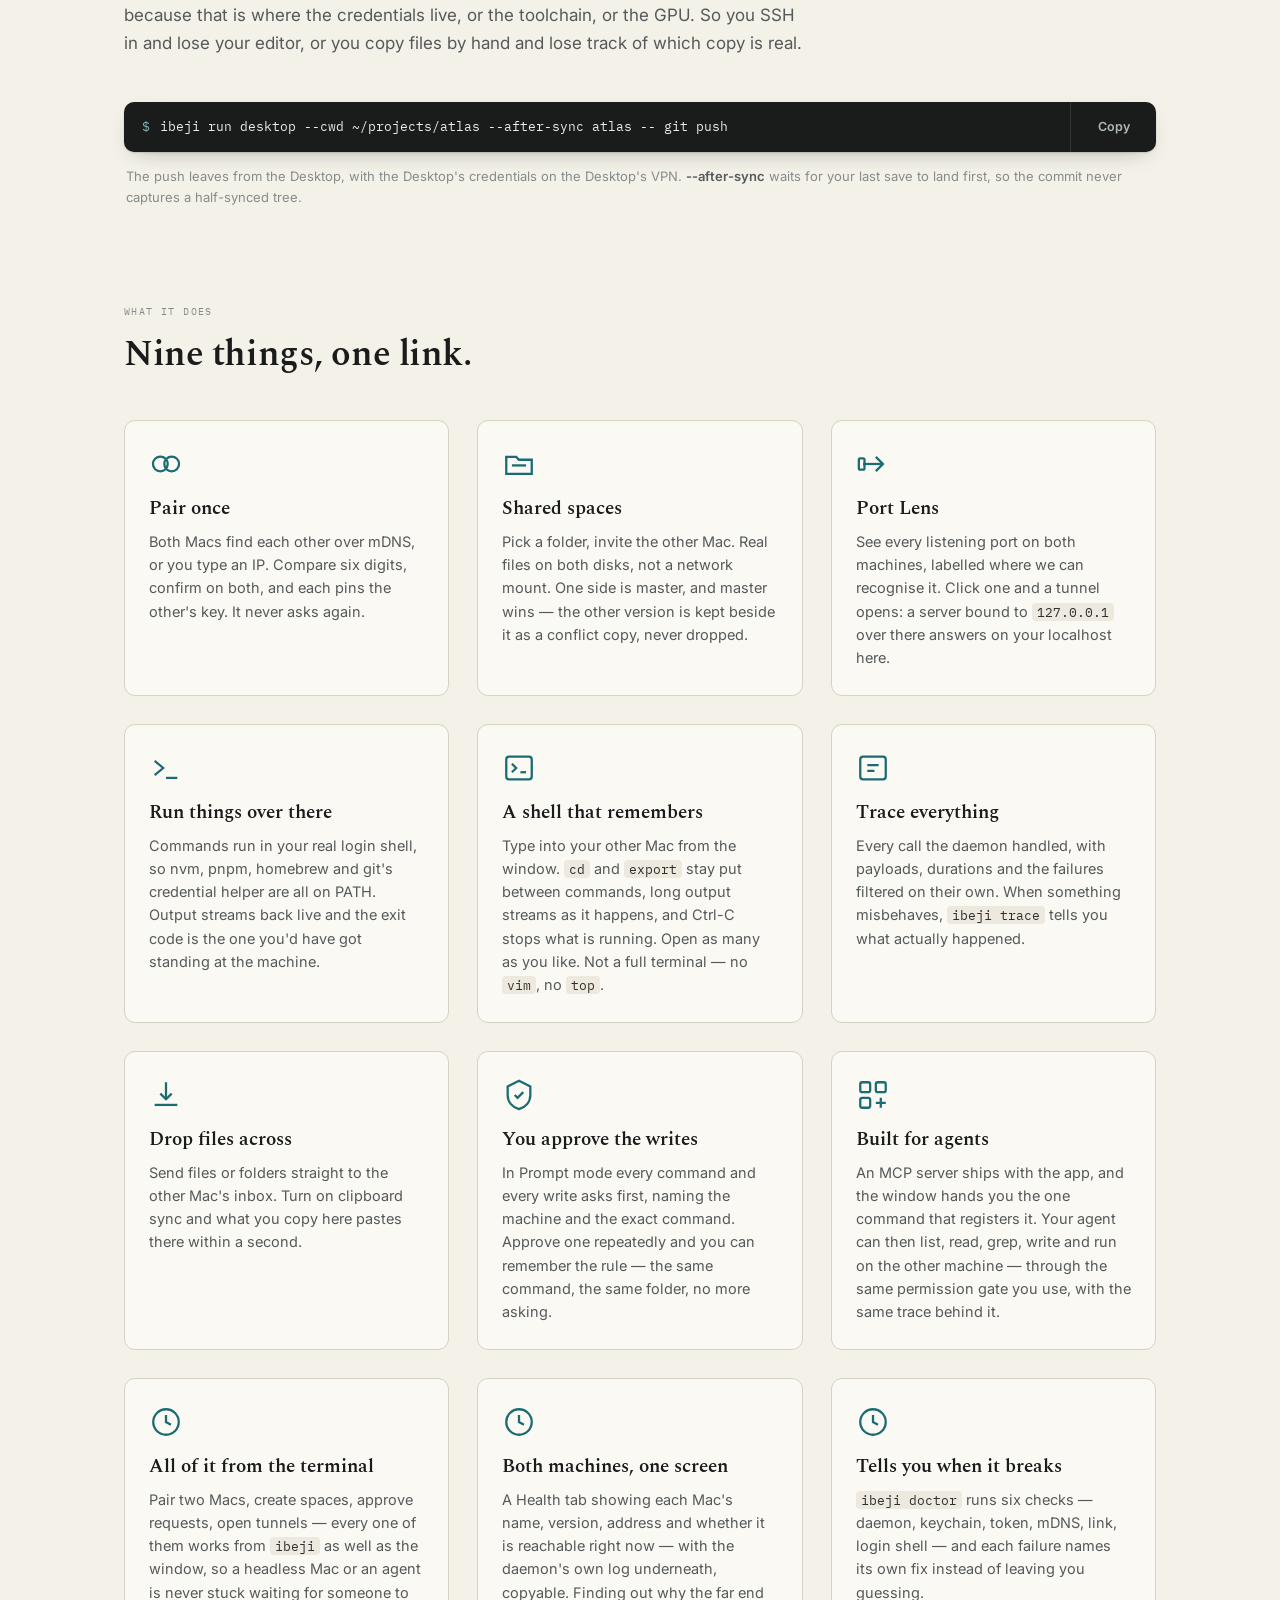
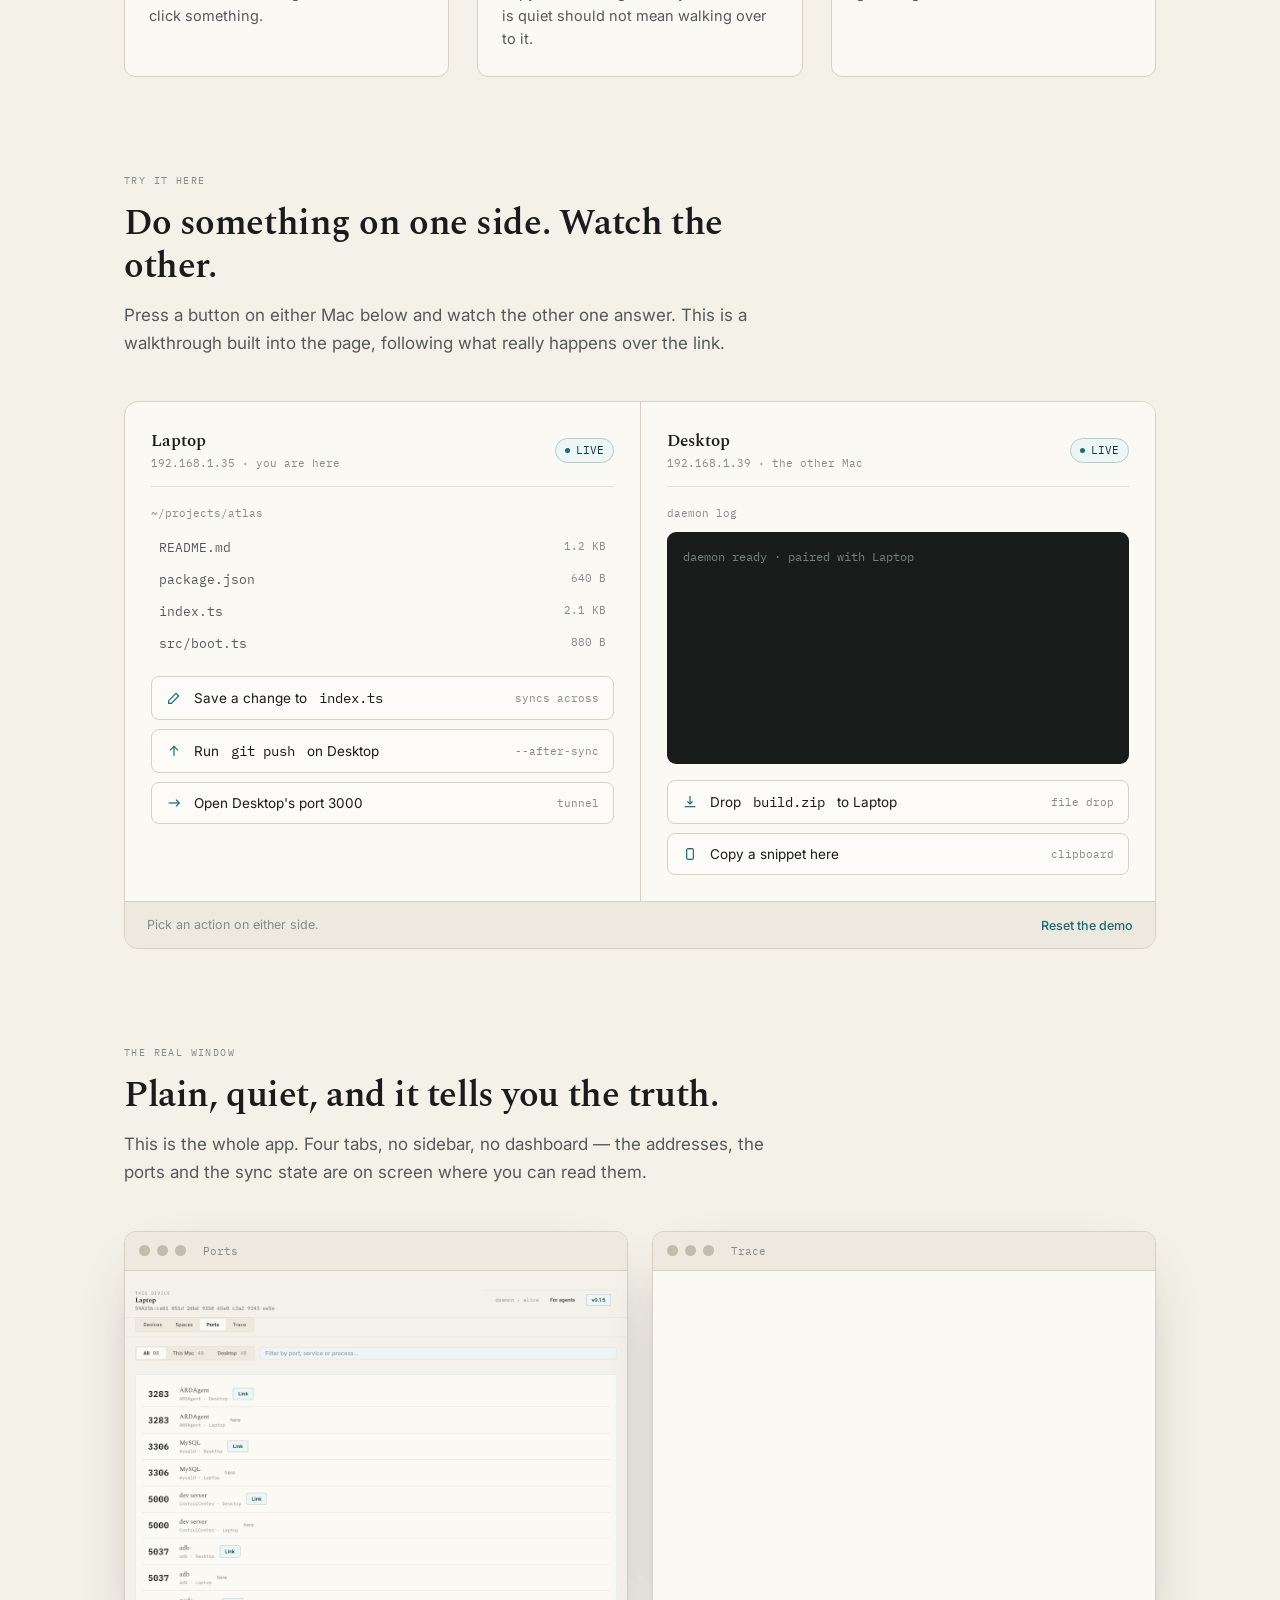
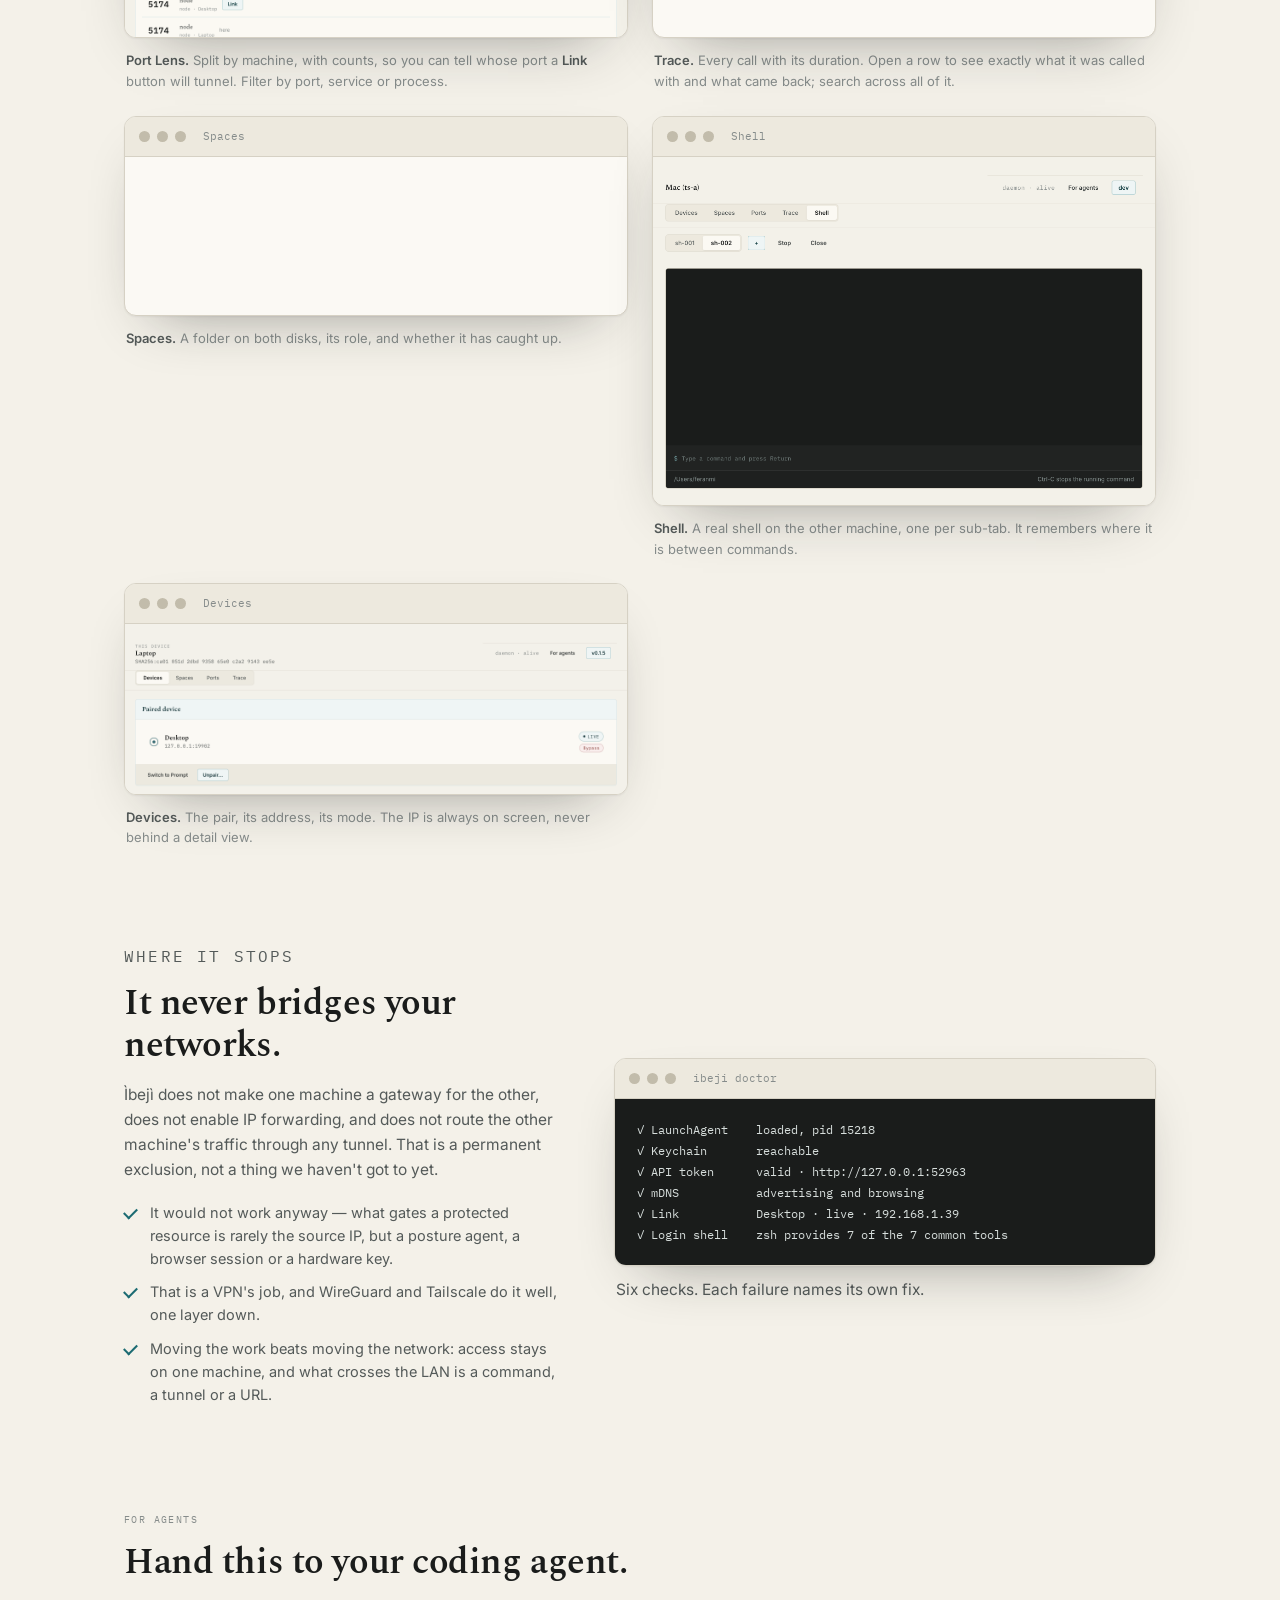
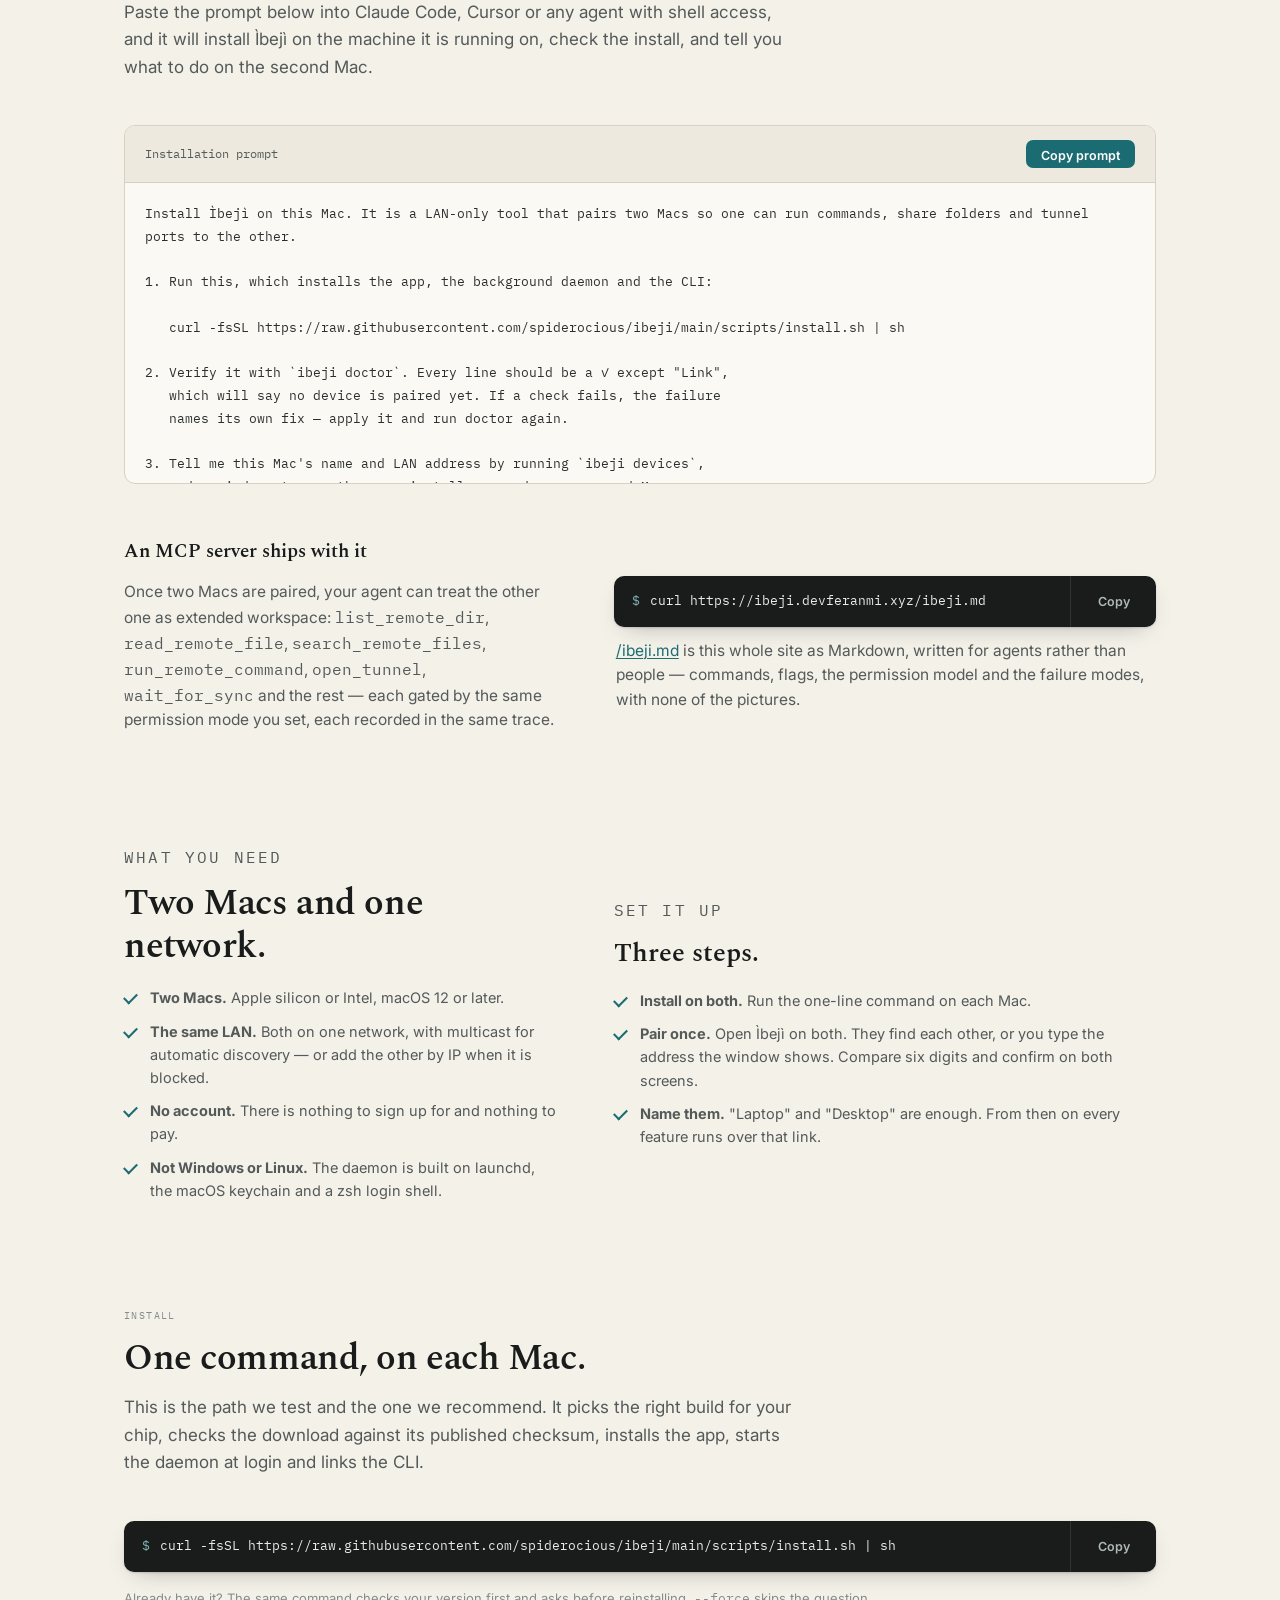
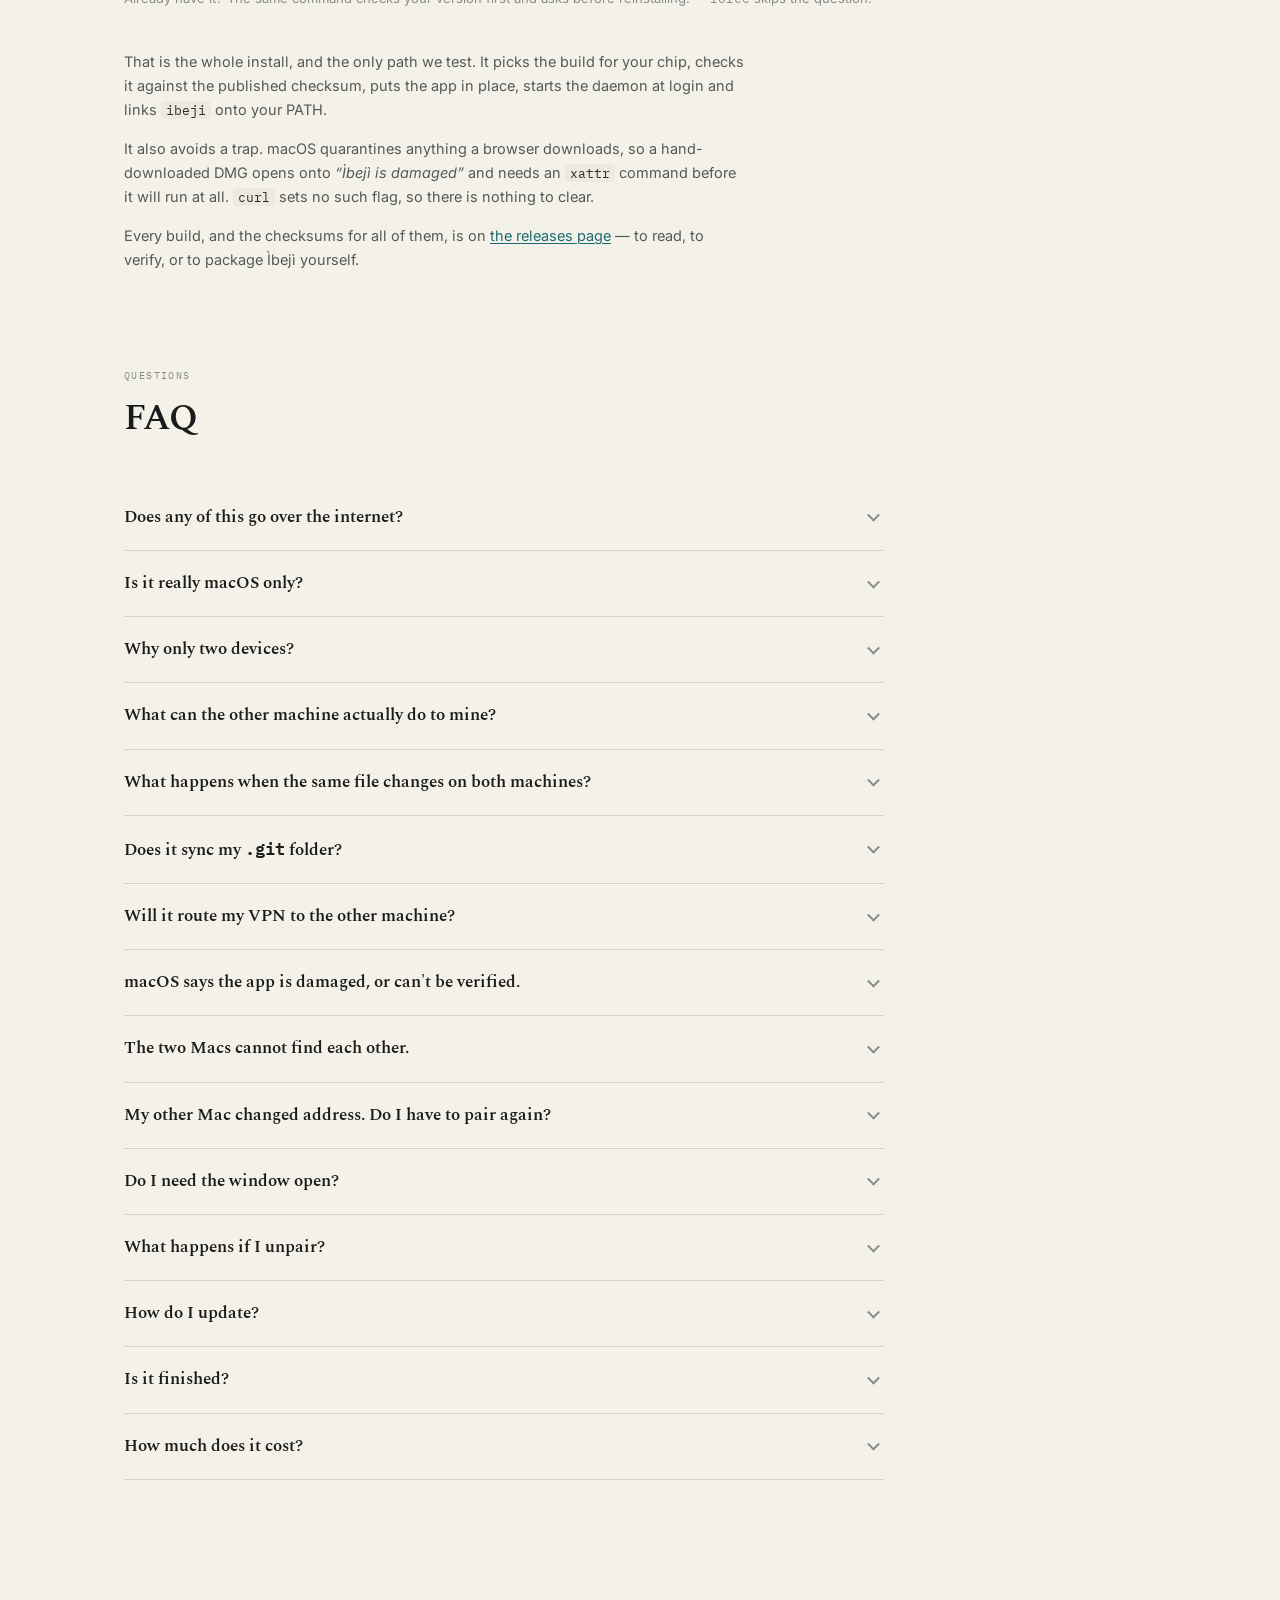
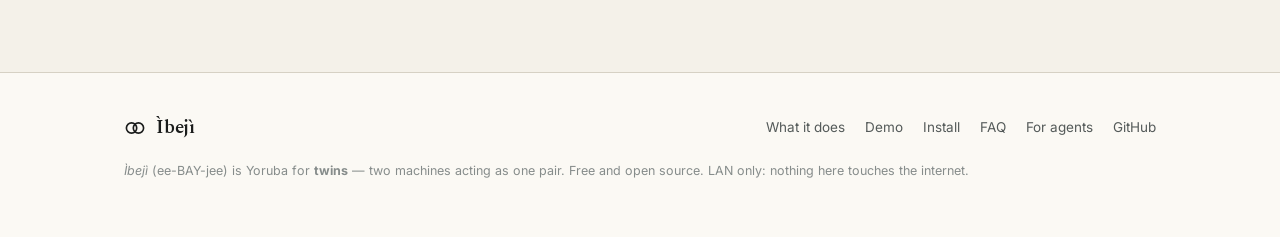
==== commit afa5bac2: "Update for v0.1.8: the local network block Version bump, plus the two things someone arriving with a" ====
--- a/public/index.html
+++ b/public/index.html
@@ -56,7 +56,7 @@
   "applicationCategory": "DeveloperApplication",
   "applicationSubCategory": "Developer Tools",
   "operatingSystem": "macOS 12 or later",
-  "softwareVersion": "0.1.7",
+  "softwareVersion": "0.1.8",
   "url": "https://ibeji.devferanmi.xyz/",
   "downloadUrl": "https://ibeji.devferanmi.xyz/#install",
   "installUrl": "https://ibeji.devferanmi.xyz/#install",
@@ -167,7 +167,15 @@
       "name": "The two Macs cannot find each other.",
       "acceptedAnswer": {
         "@type": "Answer",
-        "text": "Multicast is often blocked on corporate and guest Wi-Fi, which is what mDNS discovery needs. The window shows this Mac's own address for exactly this reason: read it off one screen, press Add by IP address on the other, and type it in. Manual entry is a first-class path, not a fallback. Both daemons listen on TCP port 7749. Check they are both running with ibeji doctor."
+        "text": "Run ibeji doctor first. The most common cause is macOS blocking local network access, and that denial is silent: every connection to a machine on your network fails with no route to host — the same error you would get if it were switched off — while the internet carries on working. Since v0.1.8 doctor says so outright and names the fix. Both Macs need v0.1.8 or later: before it, macOS never even showed the prompt. Failing that, multicast is often blocked on corporate and guest Wi-Fi, which is what automatic discovery needs. The window shows this Mac's own address for exactly that reason: read it off one screen, press Add by IP address on the other, and type it in. Manual entry is a first-class path, not a fallback. Both daemons listen on TCP port 7749."
+      }
+    },
+    {
+      "@type": "Question",
+      "name": "My other Mac changed address. Do I have to pair again?",
+      "acceptedAnswer": {
+        "@type": "Answer",
+        "text": "No. A machine that picked up a new IP has not become untrustworthy, so there is no reason to compare six digits again. Press Reconnect on the device, or run ibeji reconnect 192.168.1.42:7749. It dials the new address and checks the key you already trust. If a different machine answers there it refuses, and that refusal is the point — pair again only when the key itself changed, which means the machine was replaced or reinstalled. Recent addresses are remembered and retried, so a laptop moving between Wi-Fi and Ethernet is usually found without being told."
       }
     },
     {
@@ -199,7 +207,7 @@
       "name": "Is it finished?",
       "acceptedAnswer": {
         "@type": "Answer",
-        "text": "No. It is v0.1.7 and it is young — the version number is honest about that. Pairing, spaces, ports, exec, trace, the CLI and the MCP server all work, and every release is tested by pairing two machines and running the whole flow. Expect rough edges, and expect them to be fixed in the open."
+        "text": "No. It is v0.1.8 and it is young — the version number is honest about that. Pairing, spaces, ports, exec, trace, the CLI and the MCP server all work, and every release is tested by pairing two machines and running the whole flow. Expect rough edges, and expect them to be fixed in the open."
       }
     },
     {
@@ -242,7 +250,7 @@
 <!-- ------------------------------------------------------------- hero -- -->
 <section class="hero">
   <div class="wrap">
-    <span class="badge"><span class="dot"></span> v0.1.7 · macOS · free &amp; open source</span>
+    <span class="badge"><span class="dot"></span> v0.1.8 · macOS · free &amp; open source</span>
 
     <h1>Two Macs, working as one pair.</h1>
 
@@ -410,6 +418,15 @@
         one of them works from <code>ibeji</code> as well as the window, so a
         headless Mac or an agent is never stuck waiting for someone to click
         something.</p>
+      </article>
+
+      <article class="feat rise">
+        <div class="feat-ico"><svg viewBox="0 0 24 24" fill="none" stroke="currentColor" stroke-width="1.6"><circle cx="12" cy="12" r="9"/><path d="M12 7v5l3.5 2"/></svg></div>
+        <h3>Both machines, one screen</h3>
+        <p>A Health tab showing each Mac's name, version, address and whether
+        it is reachable right now — with the daemon's own log underneath,
+        copyable. Finding out why the far end is quiet should not mean walking
+        over to it.</p>
       </article>
 
       <article class="feat rise">
@@ -882,13 +899,35 @@
       <details class="qa">
         <summary>The two Macs cannot find each other.</summary>
         <div class="qa-body">
-          <p>Multicast is often blocked on corporate and guest Wi-Fi, which is
-          what mDNS discovery needs. The window shows this Mac's own address for
-          exactly this reason: read it off one screen, press <b>Add by IP
-          address</b> on the other, and type it in. Manual entry is a first-class
-          path, not a fallback.</p>
-          <p>Both daemons listen on TCP port 7749. Check they are both running
-          with <code>ibeji doctor</code>.</p>
+          <p><b>Run <code>ibeji doctor</code> first.</b> The most common cause
+          is macOS blocking local network access, and that denial is silent:
+          every connection to a machine on your network fails with <i>no route
+          to host</i> — the same error you would get if it were switched off —
+          while the internet carries on working. Since v0.1.8 doctor says so
+          outright and names the fix. Both Macs need v0.1.8 or later: before
+          it, macOS never even showed the prompt.</p>
+          <p>Failing that, multicast is often blocked on corporate and guest
+          Wi-Fi, which is what automatic discovery needs. The window shows this
+          Mac's own address for exactly that reason: read it off one screen,
+          press <b>Add by IP address</b> on the other, and type it in. Manual
+          entry is a first-class path, not a fallback.</p>
+          <p>Both daemons listen on TCP port 7749.</p>
+        </div>
+      </details>
+
+      <details class="qa">
+        <summary>My other Mac changed address. Do I have to pair again?</summary>
+        <div class="qa-body">
+          <p>No. A machine that picked up a new IP has not become
+          untrustworthy, so there is no reason to compare six digits again.
+          Press <b>Reconnect</b> on the device, or run
+          <code>ibeji reconnect 192.168.1.42:7749</code>.</p>
+          <p>It dials the new address and checks the key you already trust. If
+          a different machine answers there it refuses, and that refusal is the
+          point — pair again only when the key itself changed, which means the
+          machine was replaced or reinstalled. Recent addresses are remembered
+          and retried, so a laptop moving between Wi-Fi and Ethernet is usually
+          found without being told.</p>
         </div>
       </details>
 
@@ -925,7 +964,7 @@
       <details class="qa">
         <summary>Is it finished?</summary>
         <div class="qa-body">
-          <p>No. It is v0.1.7 and it is young — the version number is honest
+          <p>No. It is v0.1.8 and it is young — the version number is honest
           about that. Pairing, spaces, ports, exec, trace, the CLI and the MCP
           server all work, and every release is tested by pairing two machines
           and running the whole flow. Expect rough edges, and expect them to be
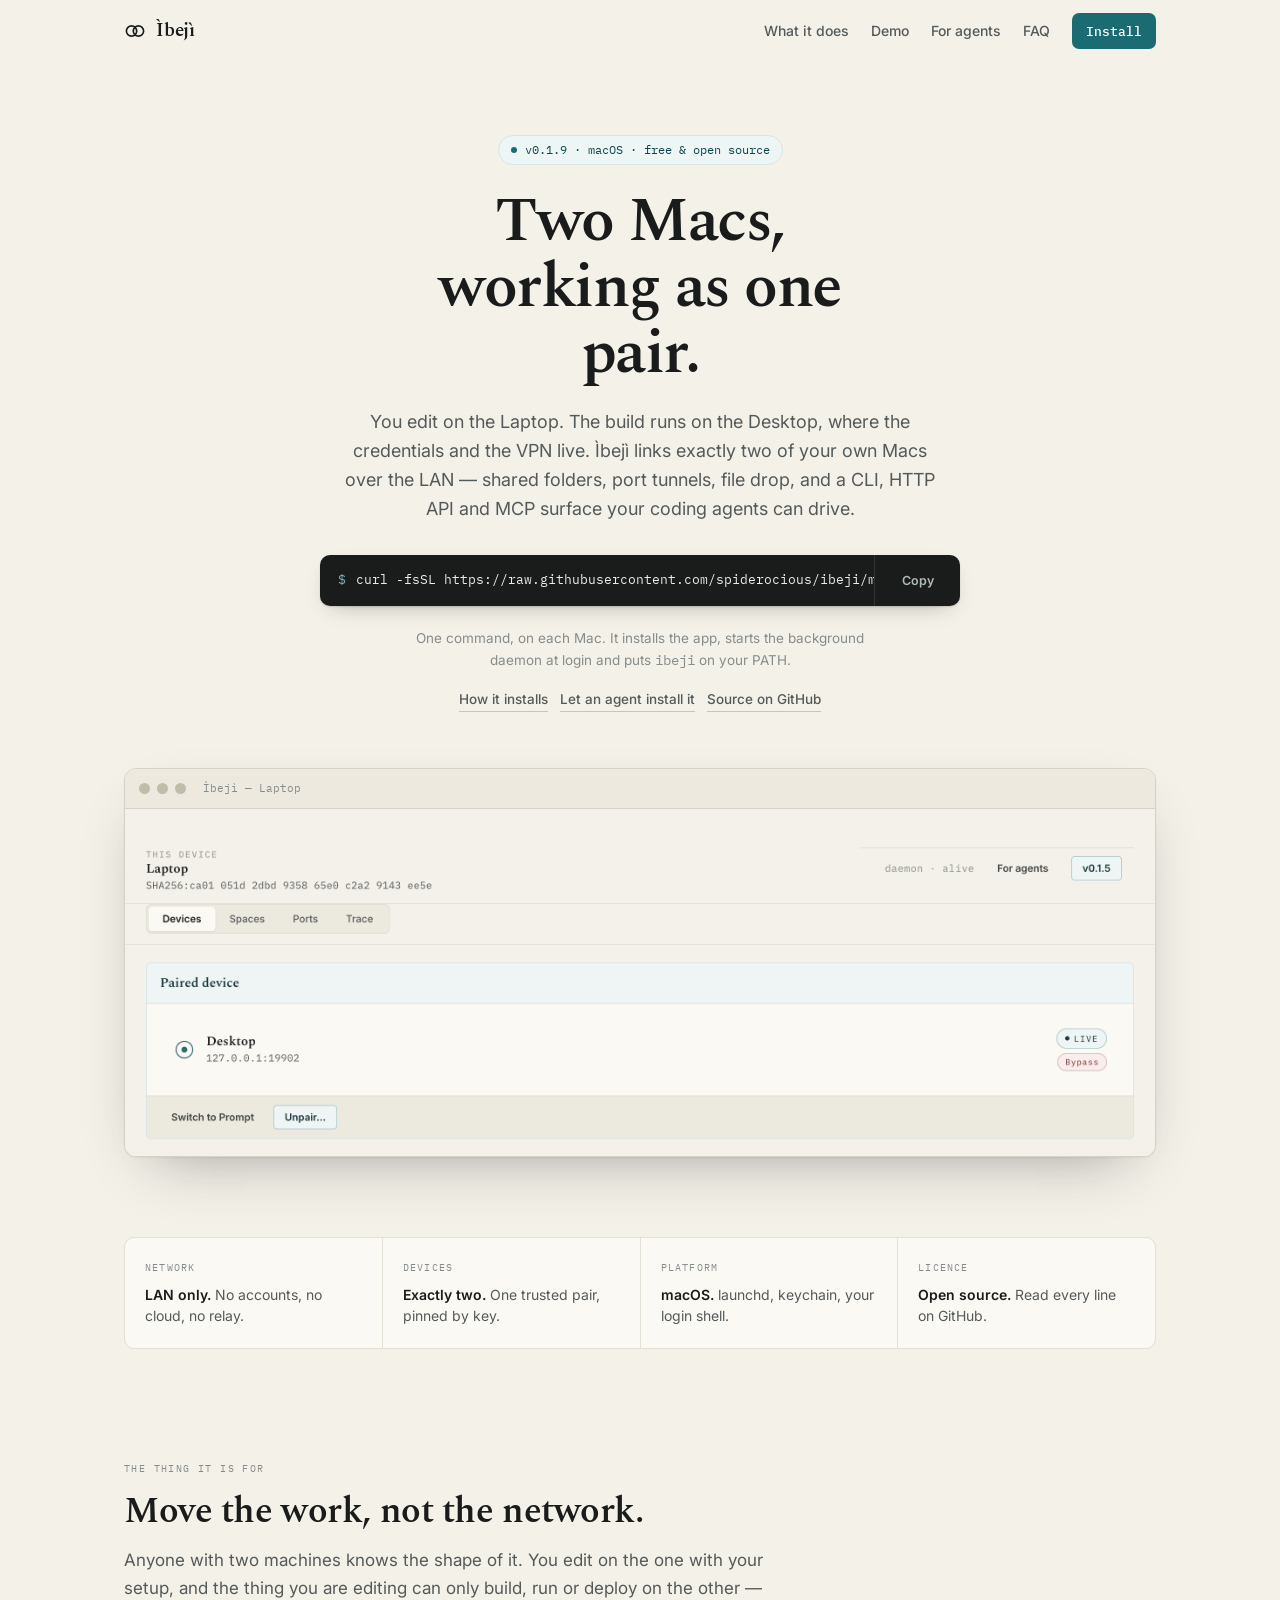
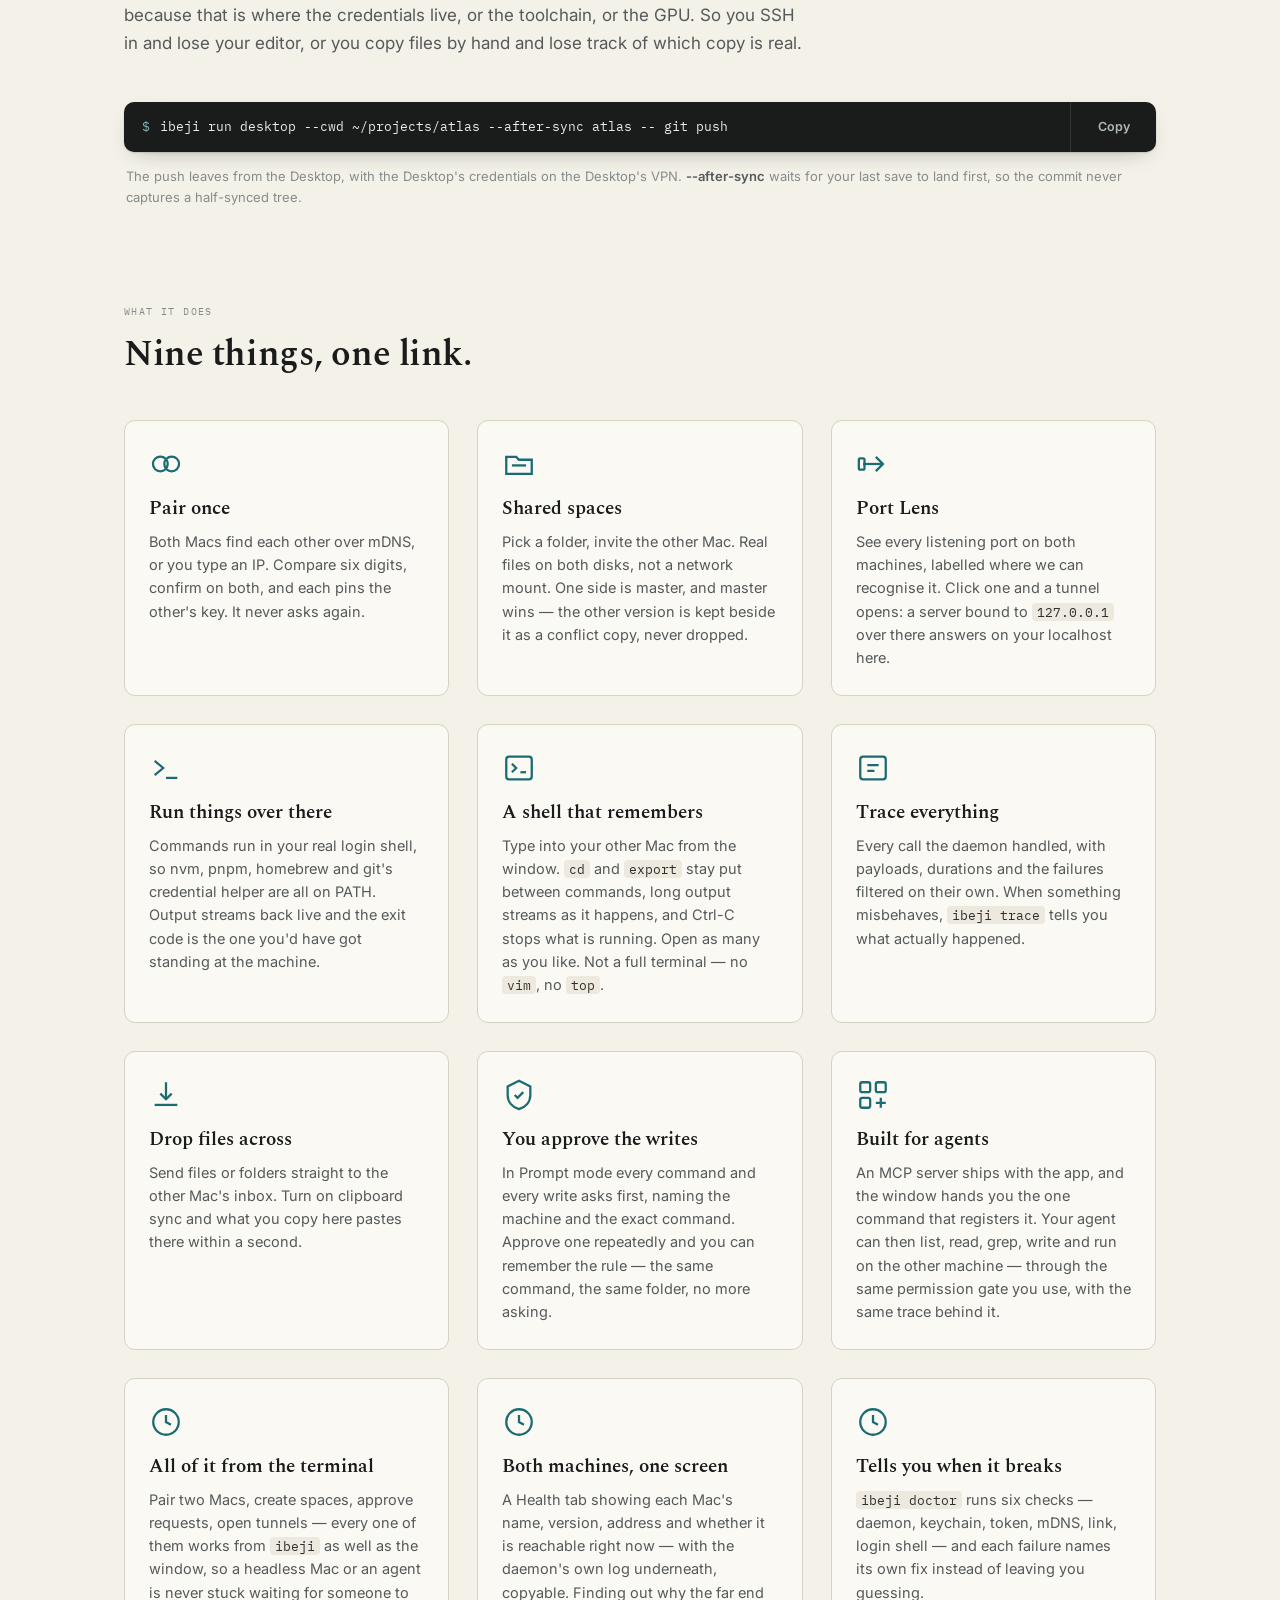
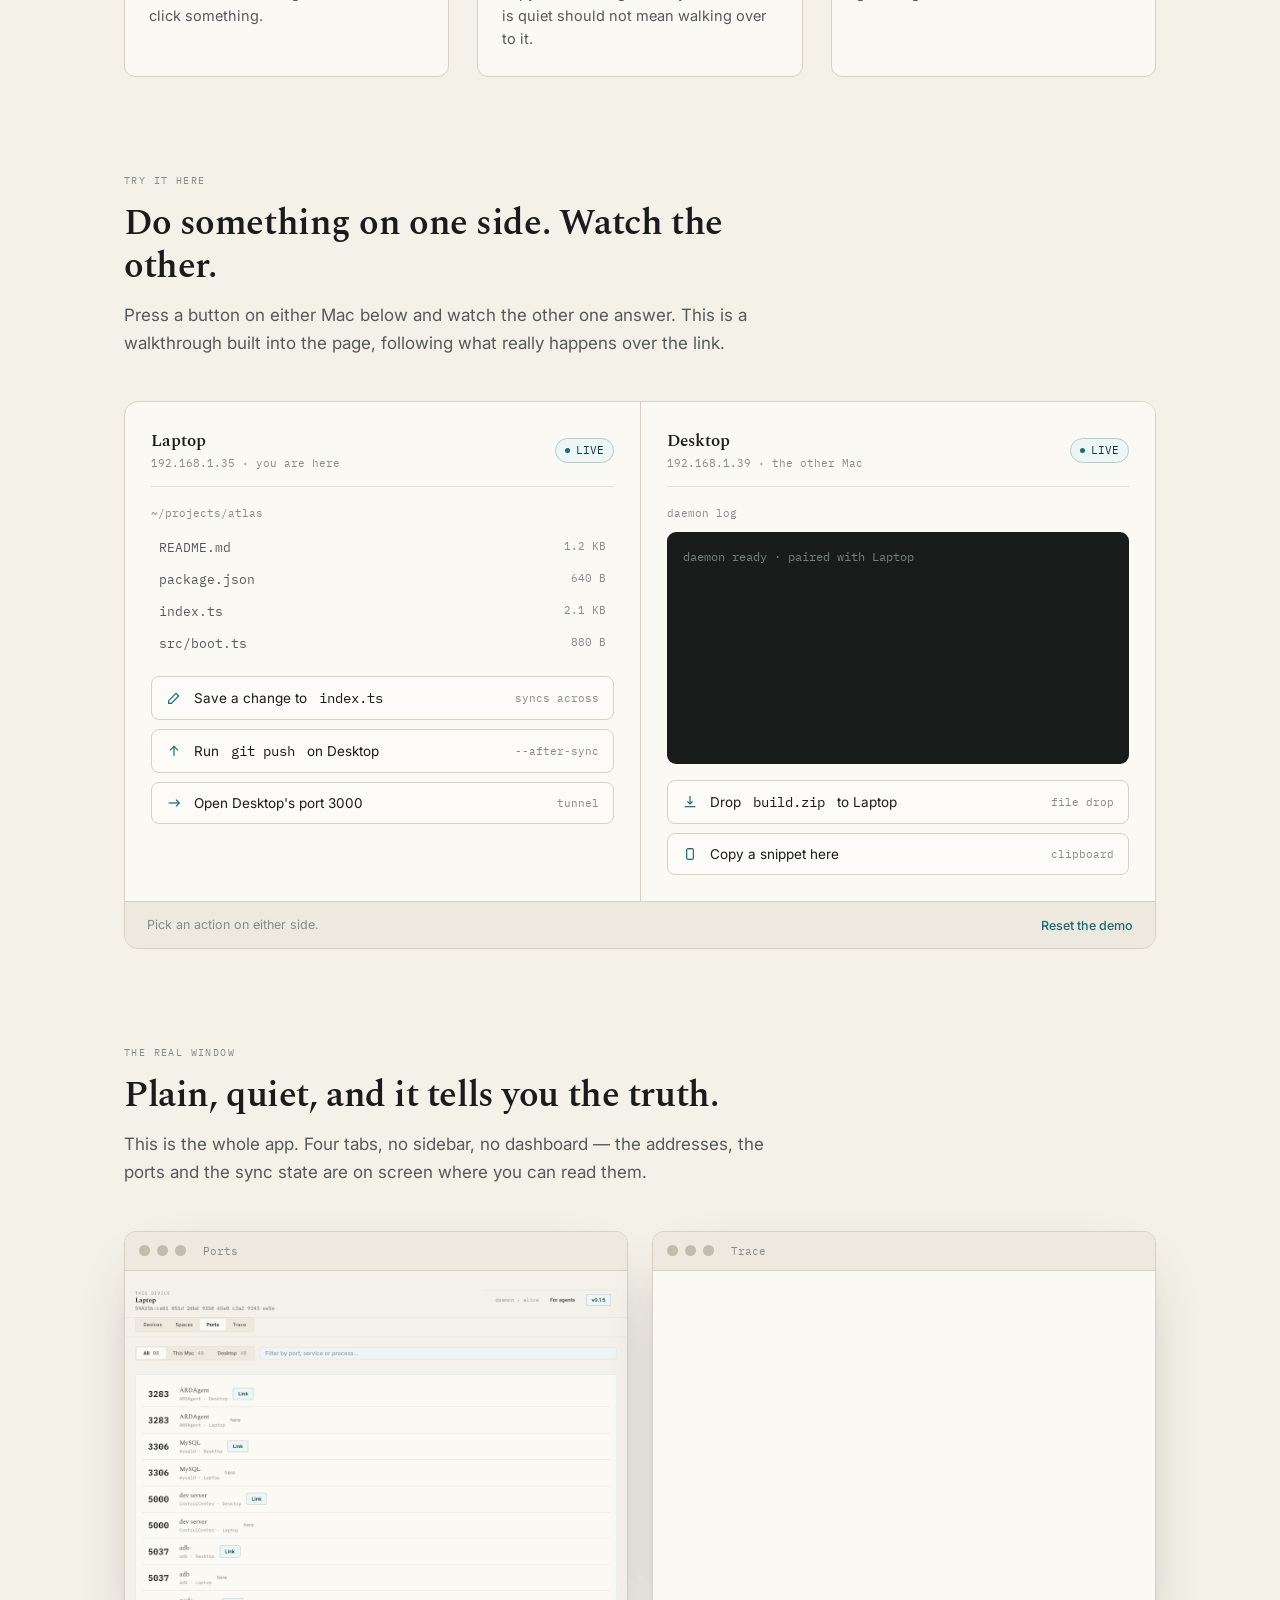
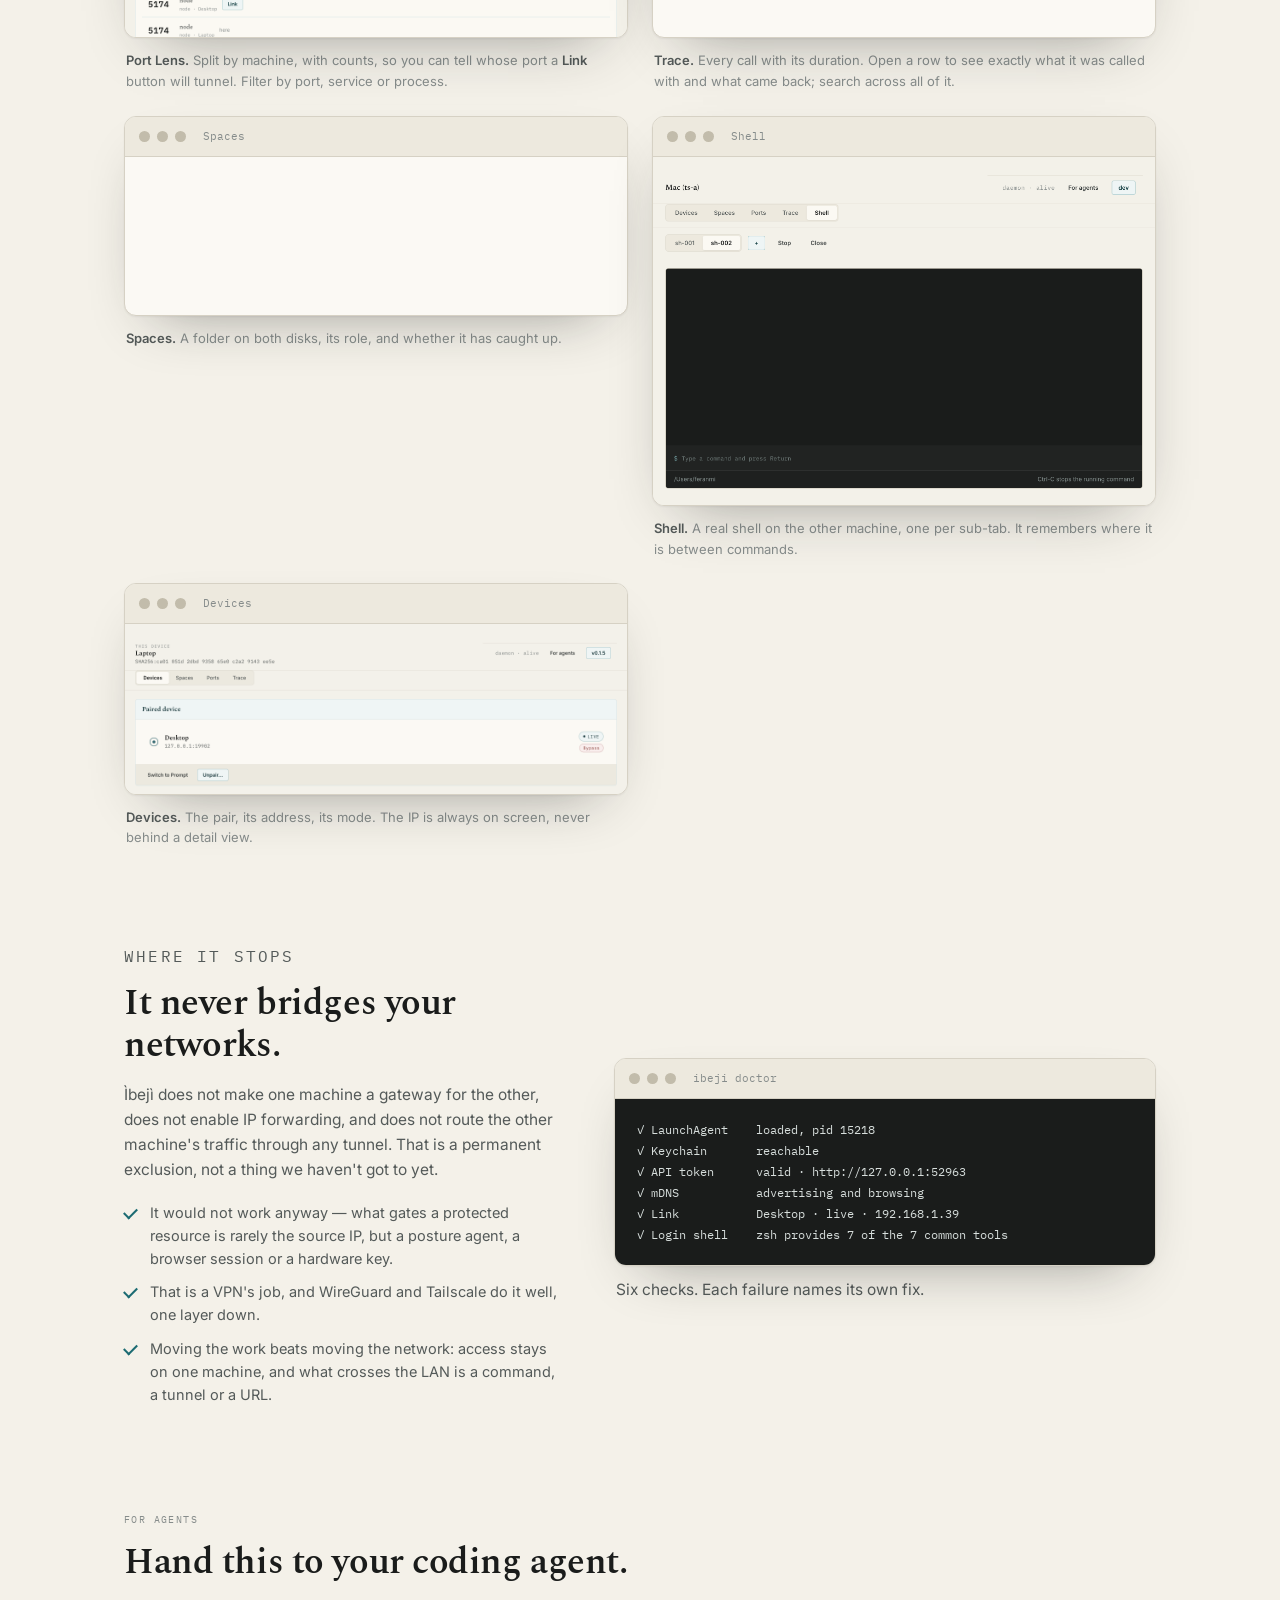
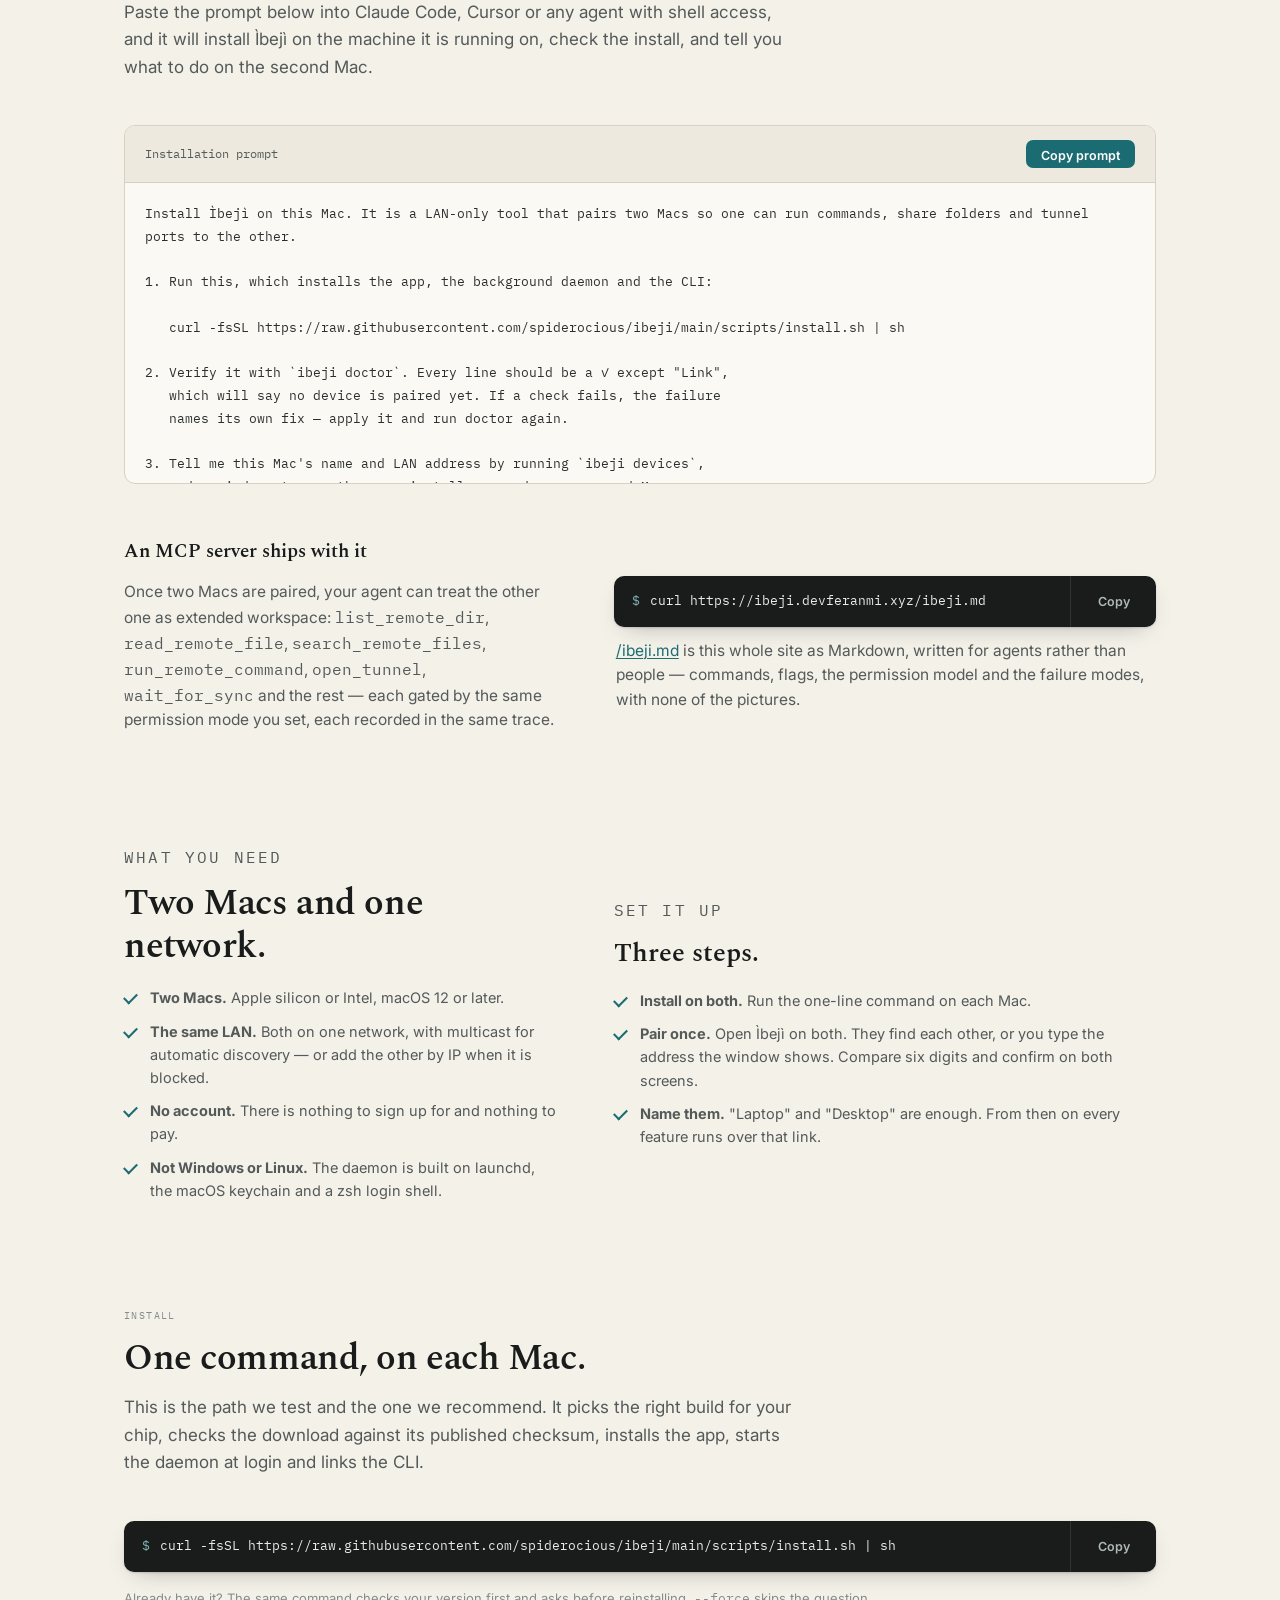
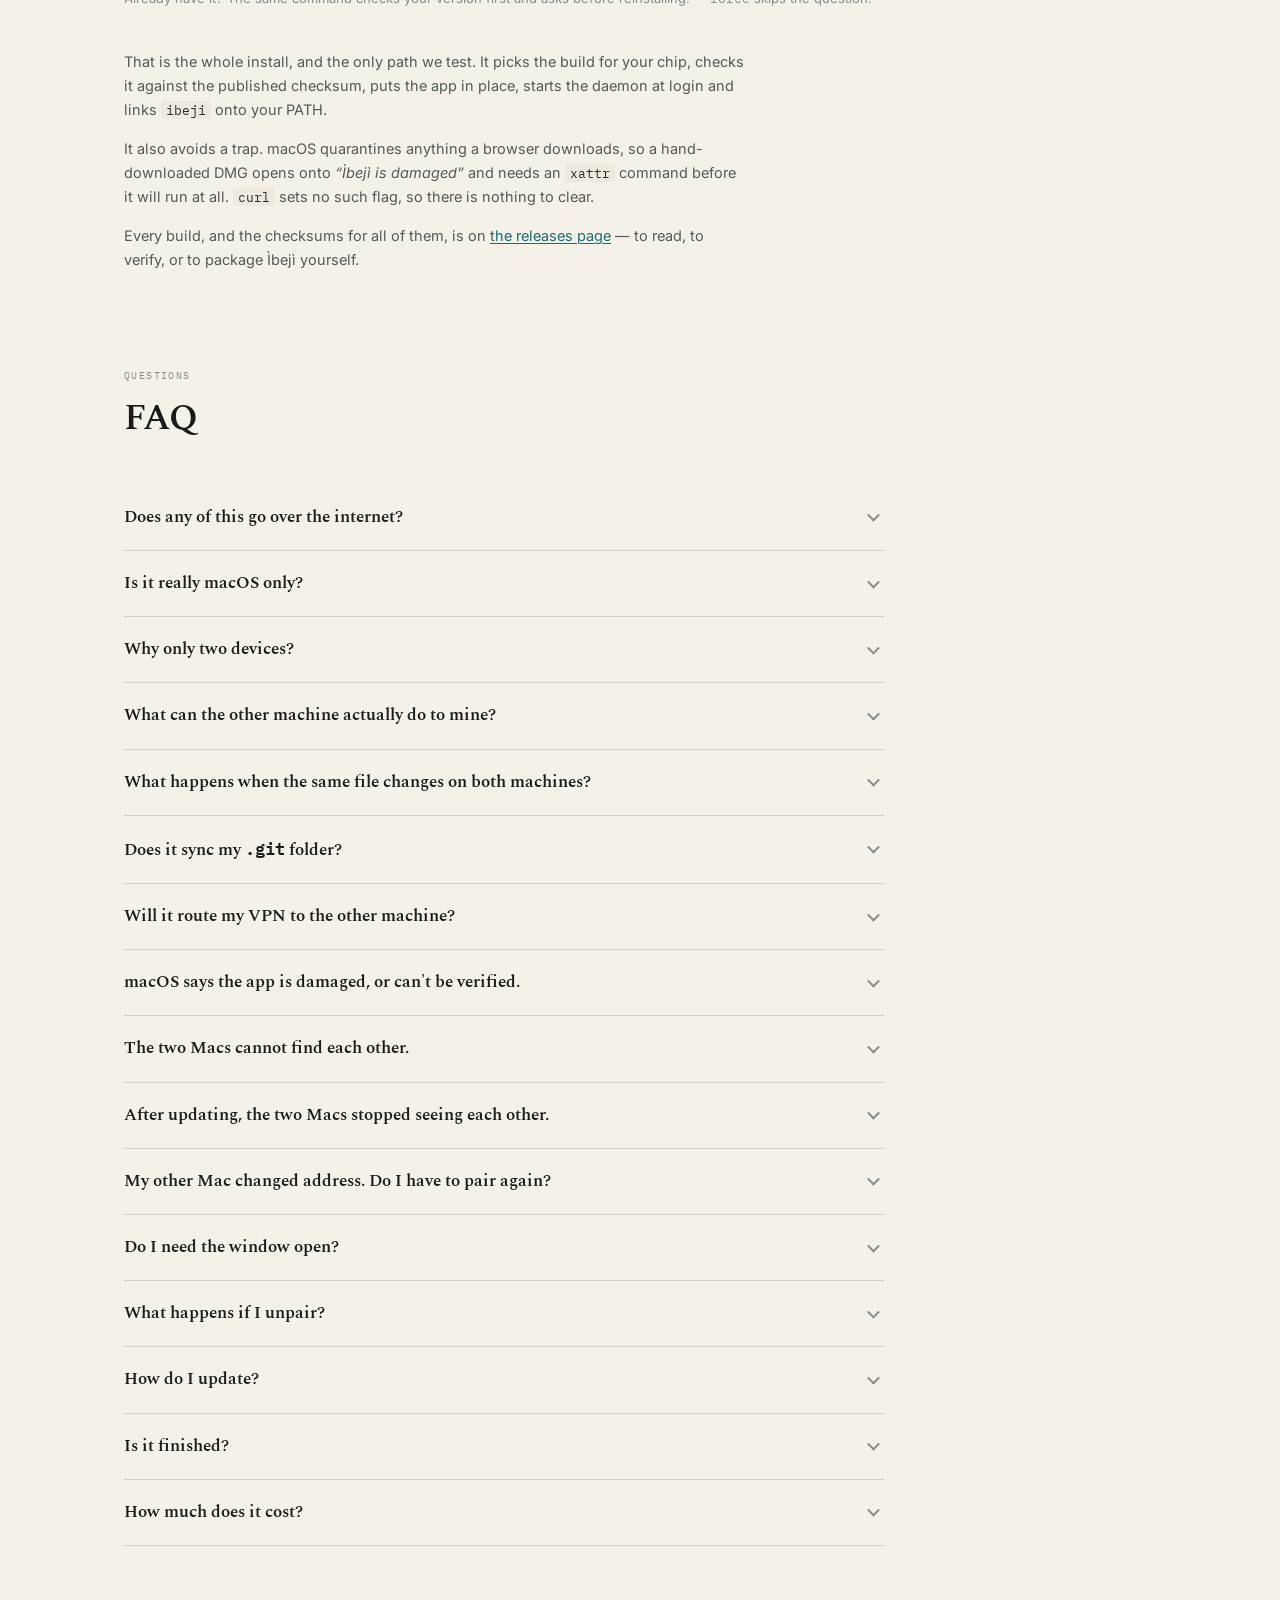
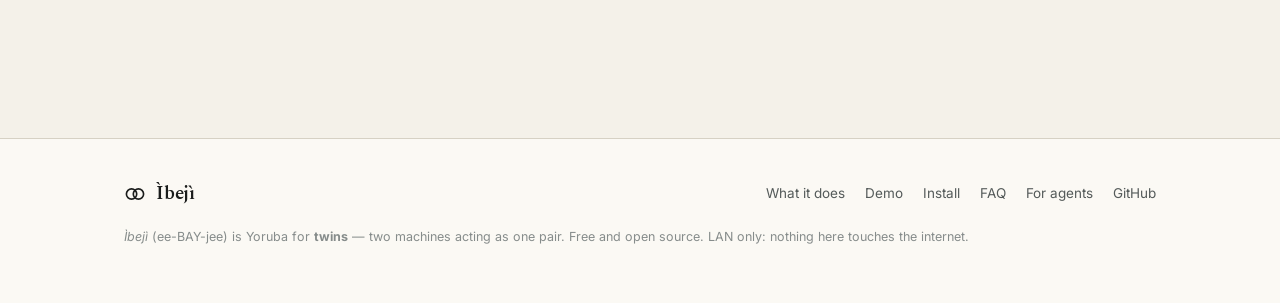
==== commit c9053aa8: "Update for v0.1.9, and say the network block recurs Version bump, plus a FAQ entry for the thing tha" ====
--- a/public/index.html
+++ b/public/index.html
@@ -56,7 +56,7 @@
   "applicationCategory": "DeveloperApplication",
   "applicationSubCategory": "Developer Tools",
   "operatingSystem": "macOS 12 or later",
-  "softwareVersion": "0.1.8",
+  "softwareVersion": "0.1.9",
   "url": "https://ibeji.devferanmi.xyz/",
   "downloadUrl": "https://ibeji.devferanmi.xyz/#install",
   "installUrl": "https://ibeji.devferanmi.xyz/#install",
@@ -167,7 +167,15 @@
       "name": "The two Macs cannot find each other.",
       "acceptedAnswer": {
         "@type": "Answer",
-        "text": "Run ibeji doctor first. The most common cause is macOS blocking local network access, and that denial is silent: every connection to a machine on your network fails with no route to host — the same error you would get if it were switched off — while the internet carries on working. Since v0.1.8 doctor says so outright and names the fix. Both Macs need v0.1.8 or later: before it, macOS never even showed the prompt. Failing that, multicast is often blocked on corporate and guest Wi-Fi, which is what automatic discovery needs. The window shows this Mac's own address for exactly that reason: read it off one screen, press Add by IP address on the other, and type it in. Manual entry is a first-class path, not a fallback. Both daemons listen on TCP port 7749."
+        "text": "Run ibeji doctor first. The most common cause is macOS blocking local network access, and that denial is silent: every connection to a machine on your network fails with no route to host — the same error you would get if it were switched off — while the internet carries on working. Since v0.1.9 doctor says so outright and names the fix. Both Macs need v0.1.8 or later: before it, macOS never even showed the prompt. Failing that, multicast is often blocked on corporate and guest Wi-Fi, which is what automatic discovery needs. The window shows this Mac's own address for exactly that reason: read it off one screen, press Add by IP address on the other, and type it in. Manual entry is a first-class path, not a fallback. Both daemons listen on TCP port 7749."
+      }
+    },
+    {
+      "@type": "Question",
+      "name": "After updating, the two Macs stopped seeing each other.",
+      "acceptedAnswer": {
+        "@type": "Answer",
+        "text": "macOS ties permission to reach your local network to an app's exact contents, and those change with every version. Ìbejì is signed ad-hoc — there is no certificate for the permission to follow — so each update looks like a new app and the permission does not carry over. The denial is silent: every connection to your other Mac fails with no route to host while the internet keeps working. Open System Settings → Privacy & Security → Local Network and switch Ìbejì on. Expect a new entry in that list rather than the old one turning itself back on. ibeji doctor detects this and says so, and the installer tells you while you are still looking at it. A paid Apple Developer certificate would remove the chore; until then it is a toggle after each update."
       }
     },
     {
@@ -207,7 +215,7 @@
       "name": "Is it finished?",
       "acceptedAnswer": {
         "@type": "Answer",
-        "text": "No. It is v0.1.8 and it is young — the version number is honest about that. Pairing, spaces, ports, exec, trace, the CLI and the MCP server all work, and every release is tested by pairing two machines and running the whole flow. Expect rough edges, and expect them to be fixed in the open."
+        "text": "No. It is v0.1.9 and it is young — the version number is honest about that. Pairing, spaces, ports, exec, trace, the CLI and the MCP server all work, and every release is tested by pairing two machines and running the whole flow. Expect rough edges, and expect them to be fixed in the open."
       }
     },
     {
@@ -250,7 +258,7 @@
 <!-- ------------------------------------------------------------- hero -- -->
 <section class="hero">
   <div class="wrap">
-    <span class="badge"><span class="dot"></span> v0.1.8 · macOS · free &amp; open source</span>
+    <span class="badge"><span class="dot"></span> v0.1.9 · macOS · free &amp; open source</span>
 
     <h1>Two Macs, working as one pair.</h1>
 
@@ -903,7 +911,7 @@
           is macOS blocking local network access, and that denial is silent:
           every connection to a machine on your network fails with <i>no route
           to host</i> — the same error you would get if it were switched off —
-          while the internet carries on working. Since v0.1.8 doctor says so
+          while the internet carries on working. Since v0.1.9 doctor says so
           outright and names the fix. Both Macs need v0.1.8 or later: before
           it, macOS never even showed the prompt.</p>
           <p>Failing that, multicast is often blocked on corporate and guest
@@ -912,6 +920,25 @@
           press <b>Add by IP address</b> on the other, and type it in. Manual
           entry is a first-class path, not a fallback.</p>
           <p>Both daemons listen on TCP port 7749.</p>
+        </div>
+      </details>
+
+      <details class="qa">
+        <summary>After updating, the two Macs stopped seeing each other.</summary>
+        <div class="qa-body">
+          <p>macOS ties permission to reach your local network to an app's
+          exact contents, and those change with every version. Ìbejì is signed
+          ad-hoc — there is no certificate for the permission to follow — so
+          each update looks like a new app and the permission does not carry
+          over. The denial is silent: every connection to your other Mac fails
+          with <i>no route to host</i> while the internet keeps working.</p>
+          <p><b>Open System Settings → Privacy &amp; Security → Local Network
+          and switch Ìbejì on.</b> Expect a new entry in that list rather than
+          the old one turning itself back on.</p>
+          <p><code>ibeji doctor</code> detects this and says so, and the
+          installer tells you while you are still looking at it. A paid Apple
+          Developer certificate would remove the chore; until then it is a
+          toggle after each update.</p>
         </div>
       </details>
 
@@ -964,7 +991,7 @@
       <details class="qa">
         <summary>Is it finished?</summary>
         <div class="qa-body">
-          <p>No. It is v0.1.8 and it is young — the version number is honest
+          <p>No. It is v0.1.9 and it is young — the version number is honest
           about that. Pairing, spaces, ports, exec, trace, the CLI and the MCP
           server all work, and every release is tested by pairing two machines
           and running the whole flow. Expect rough edges, and expect them to be
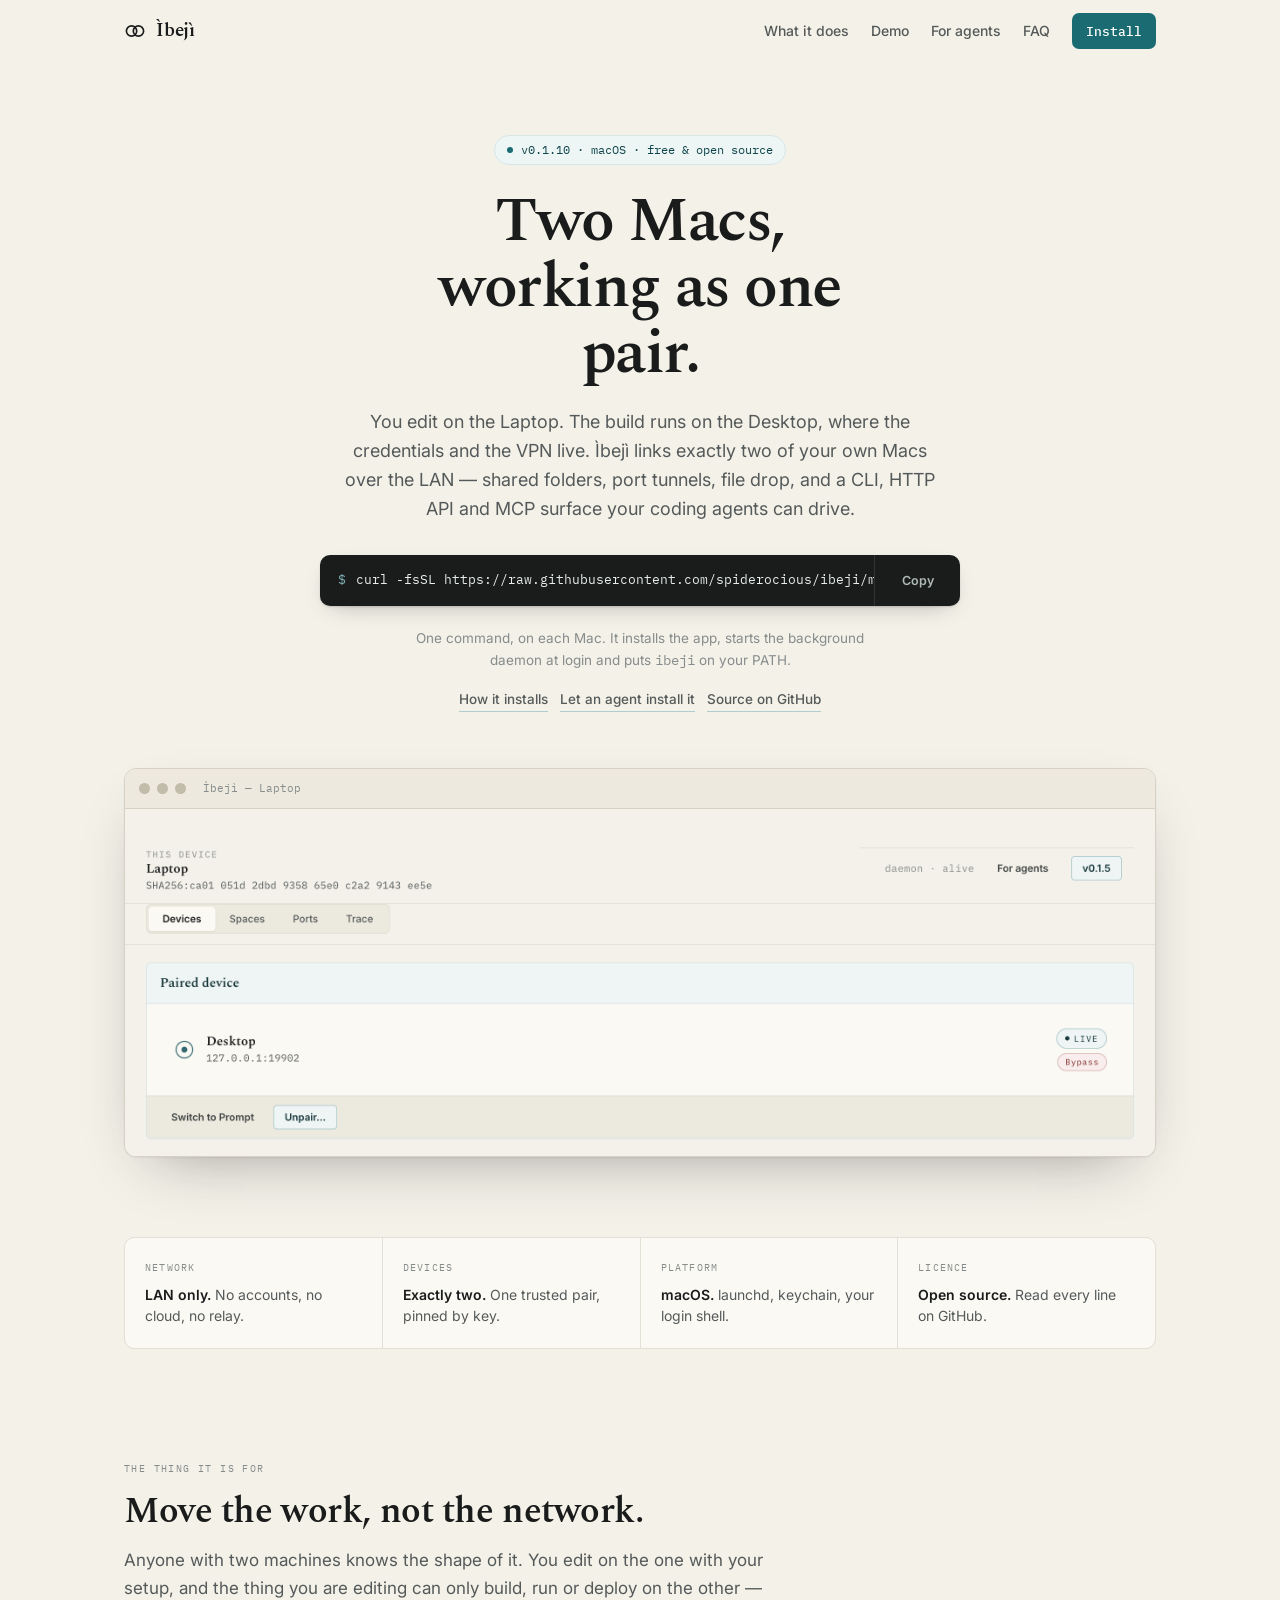
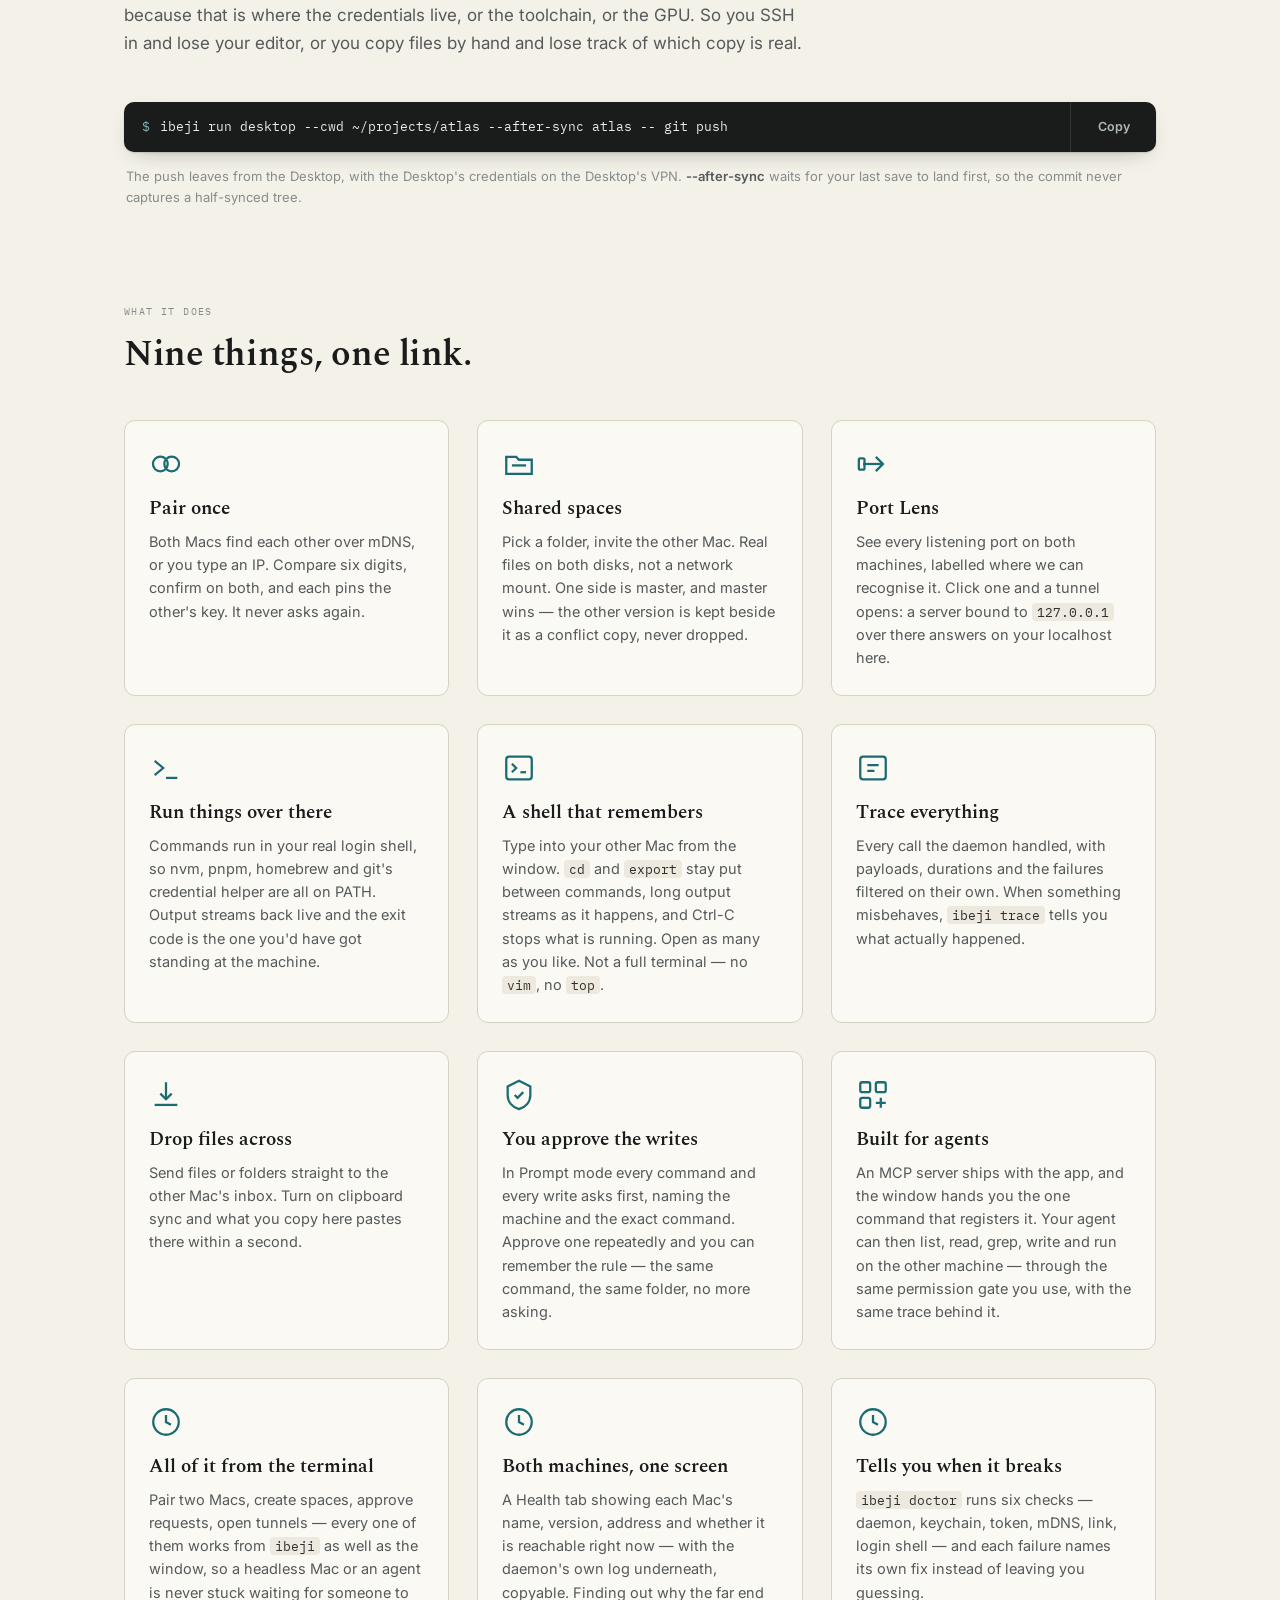
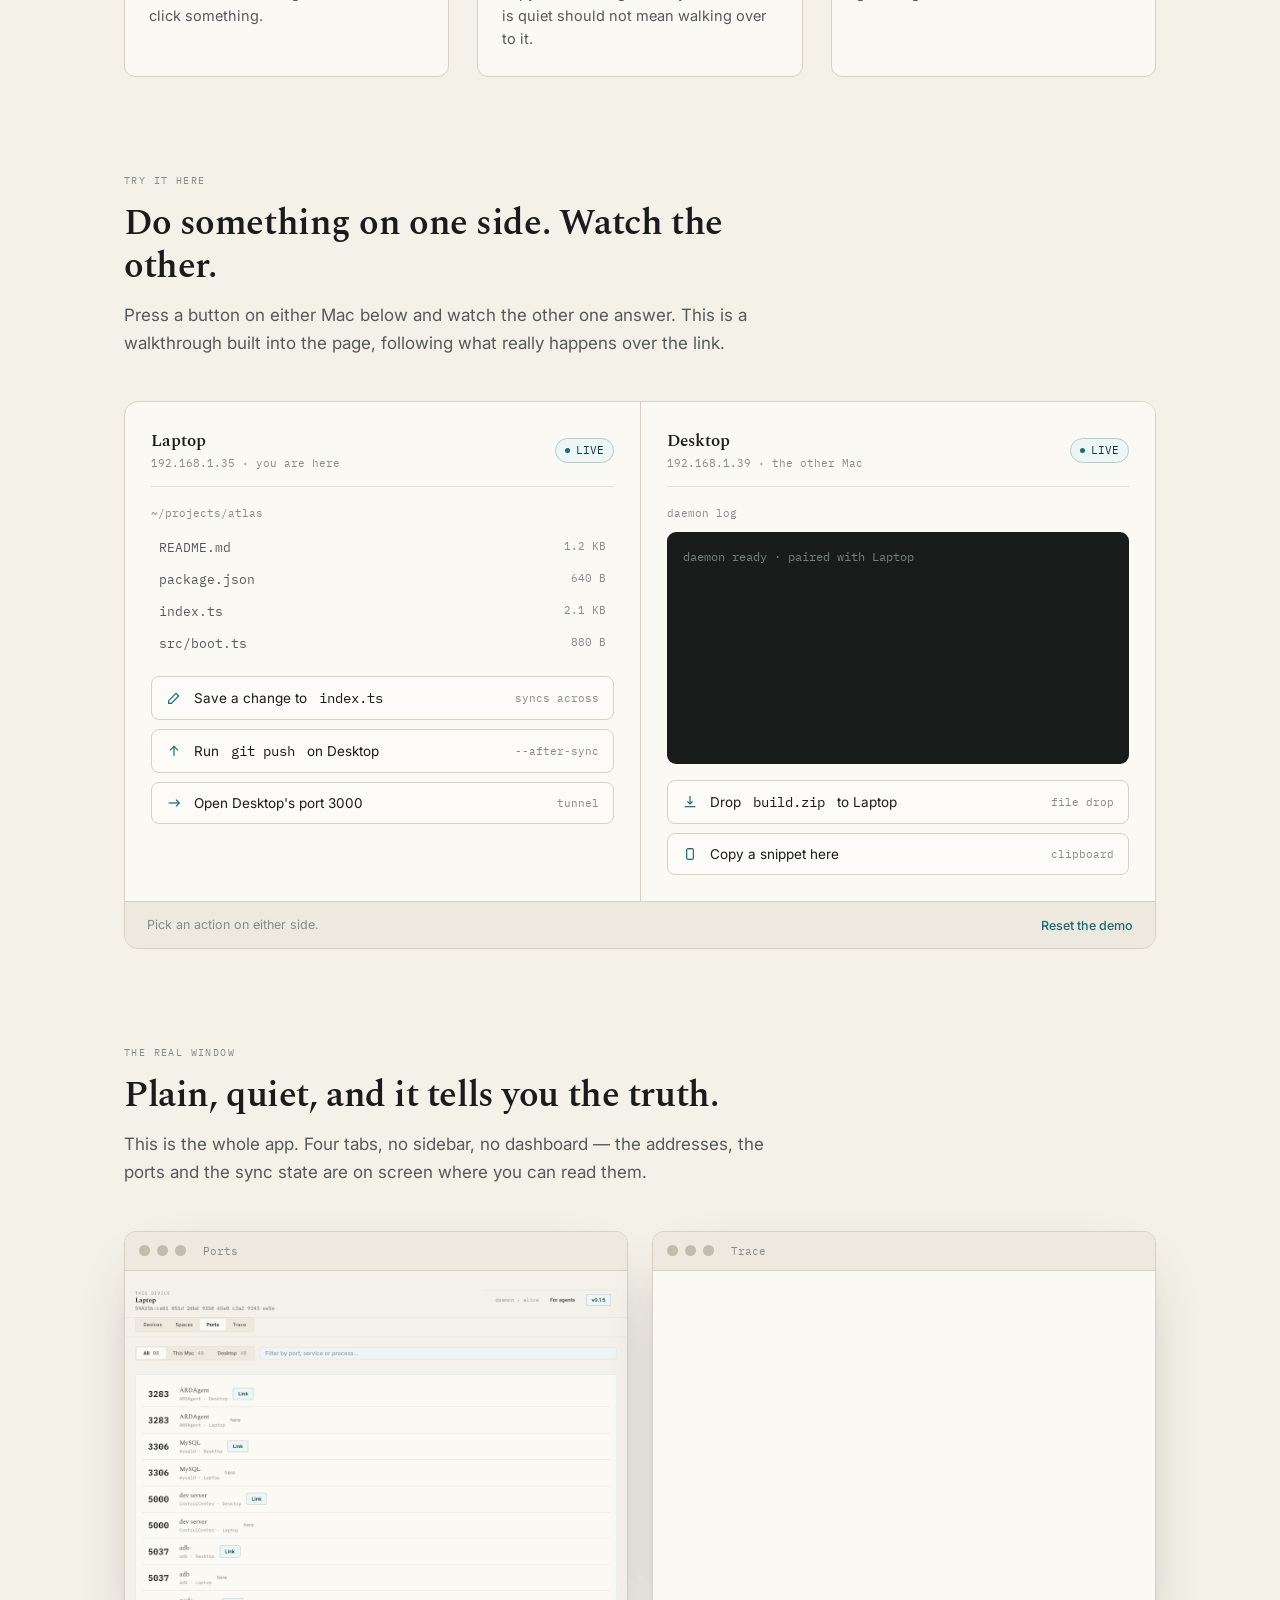
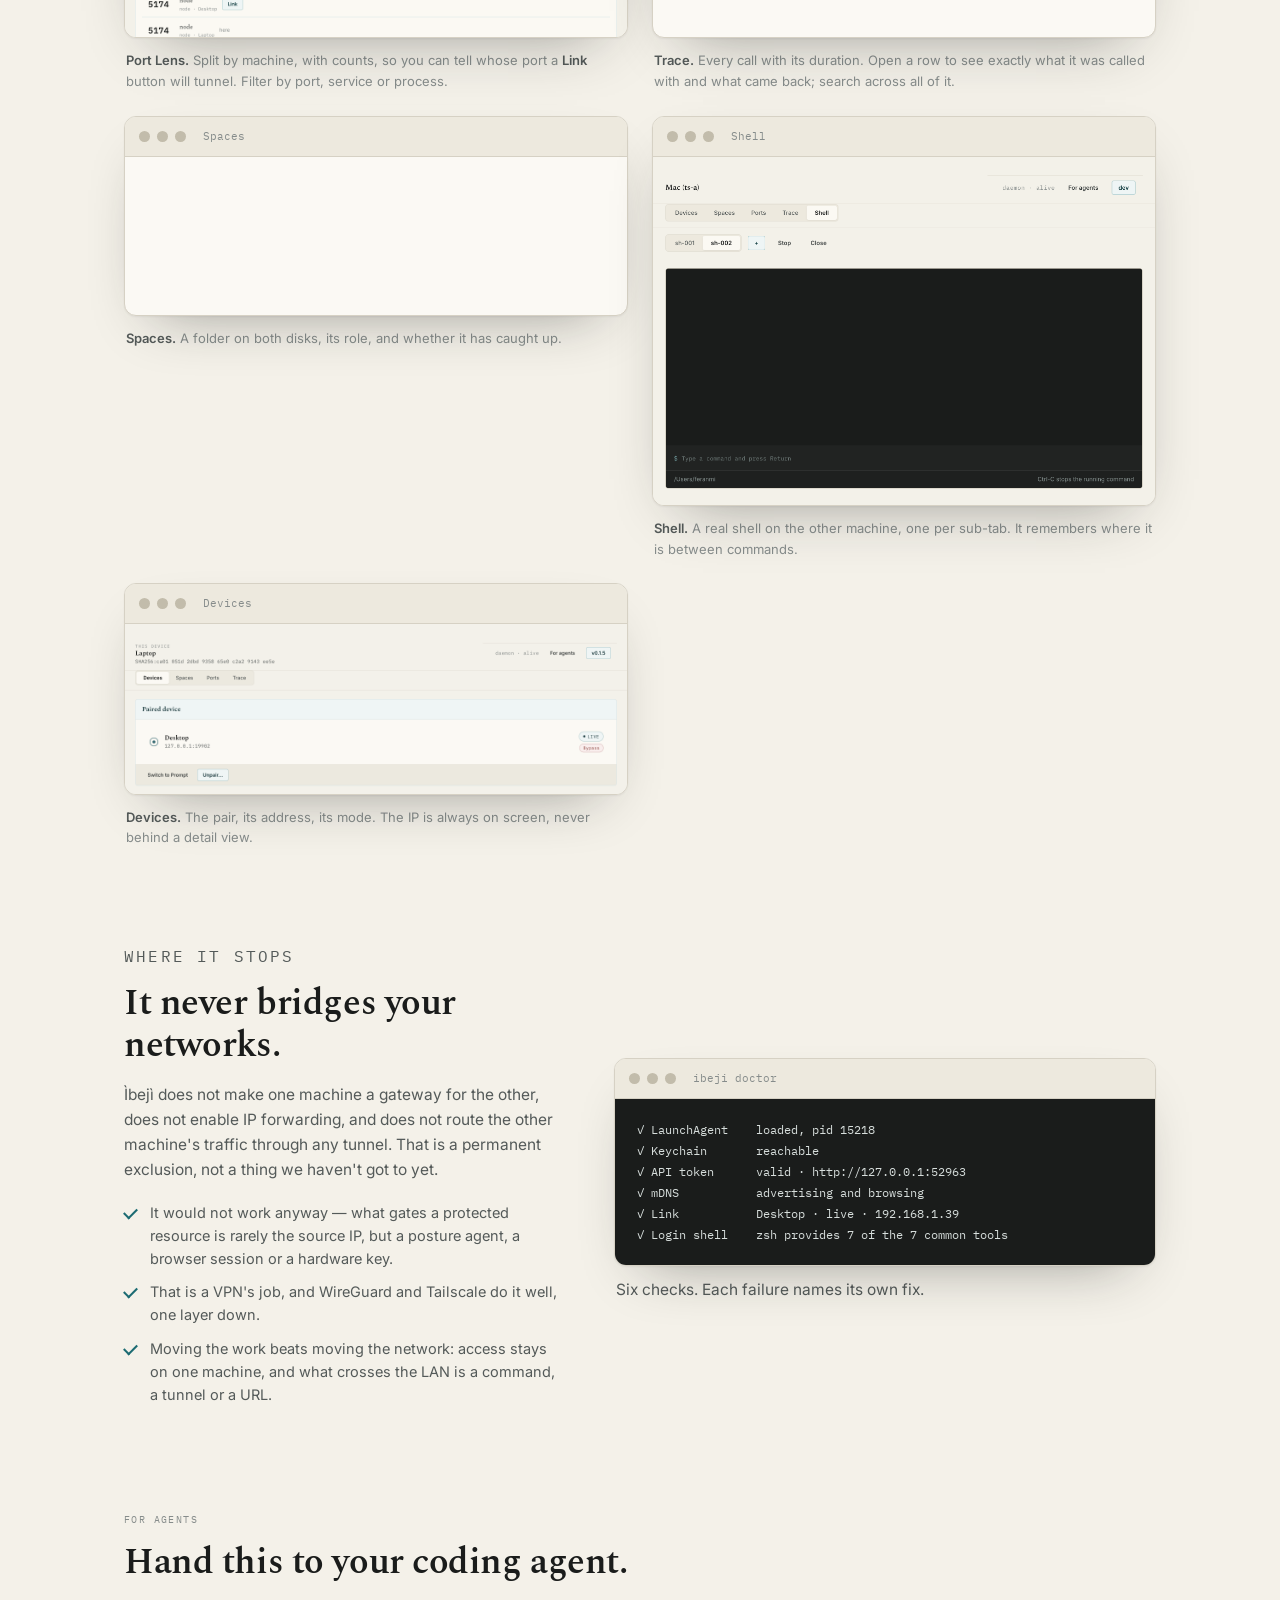
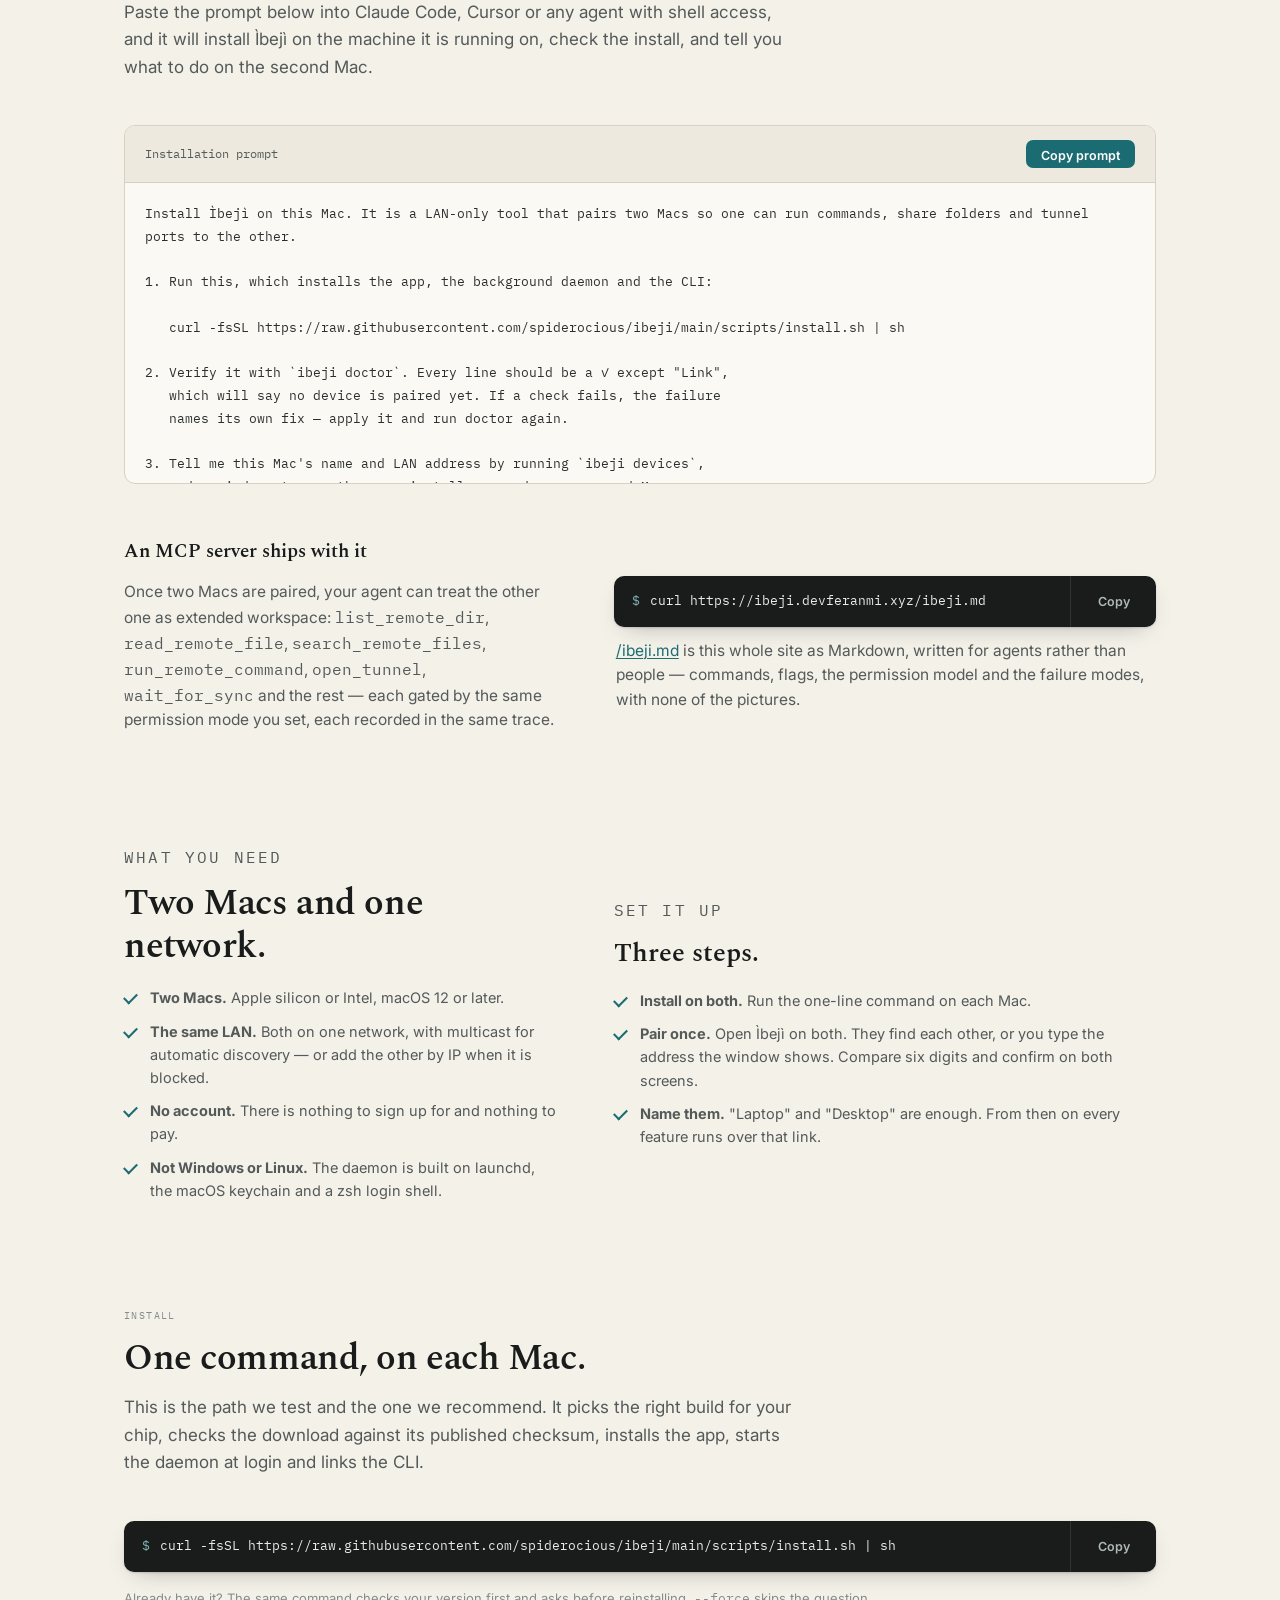
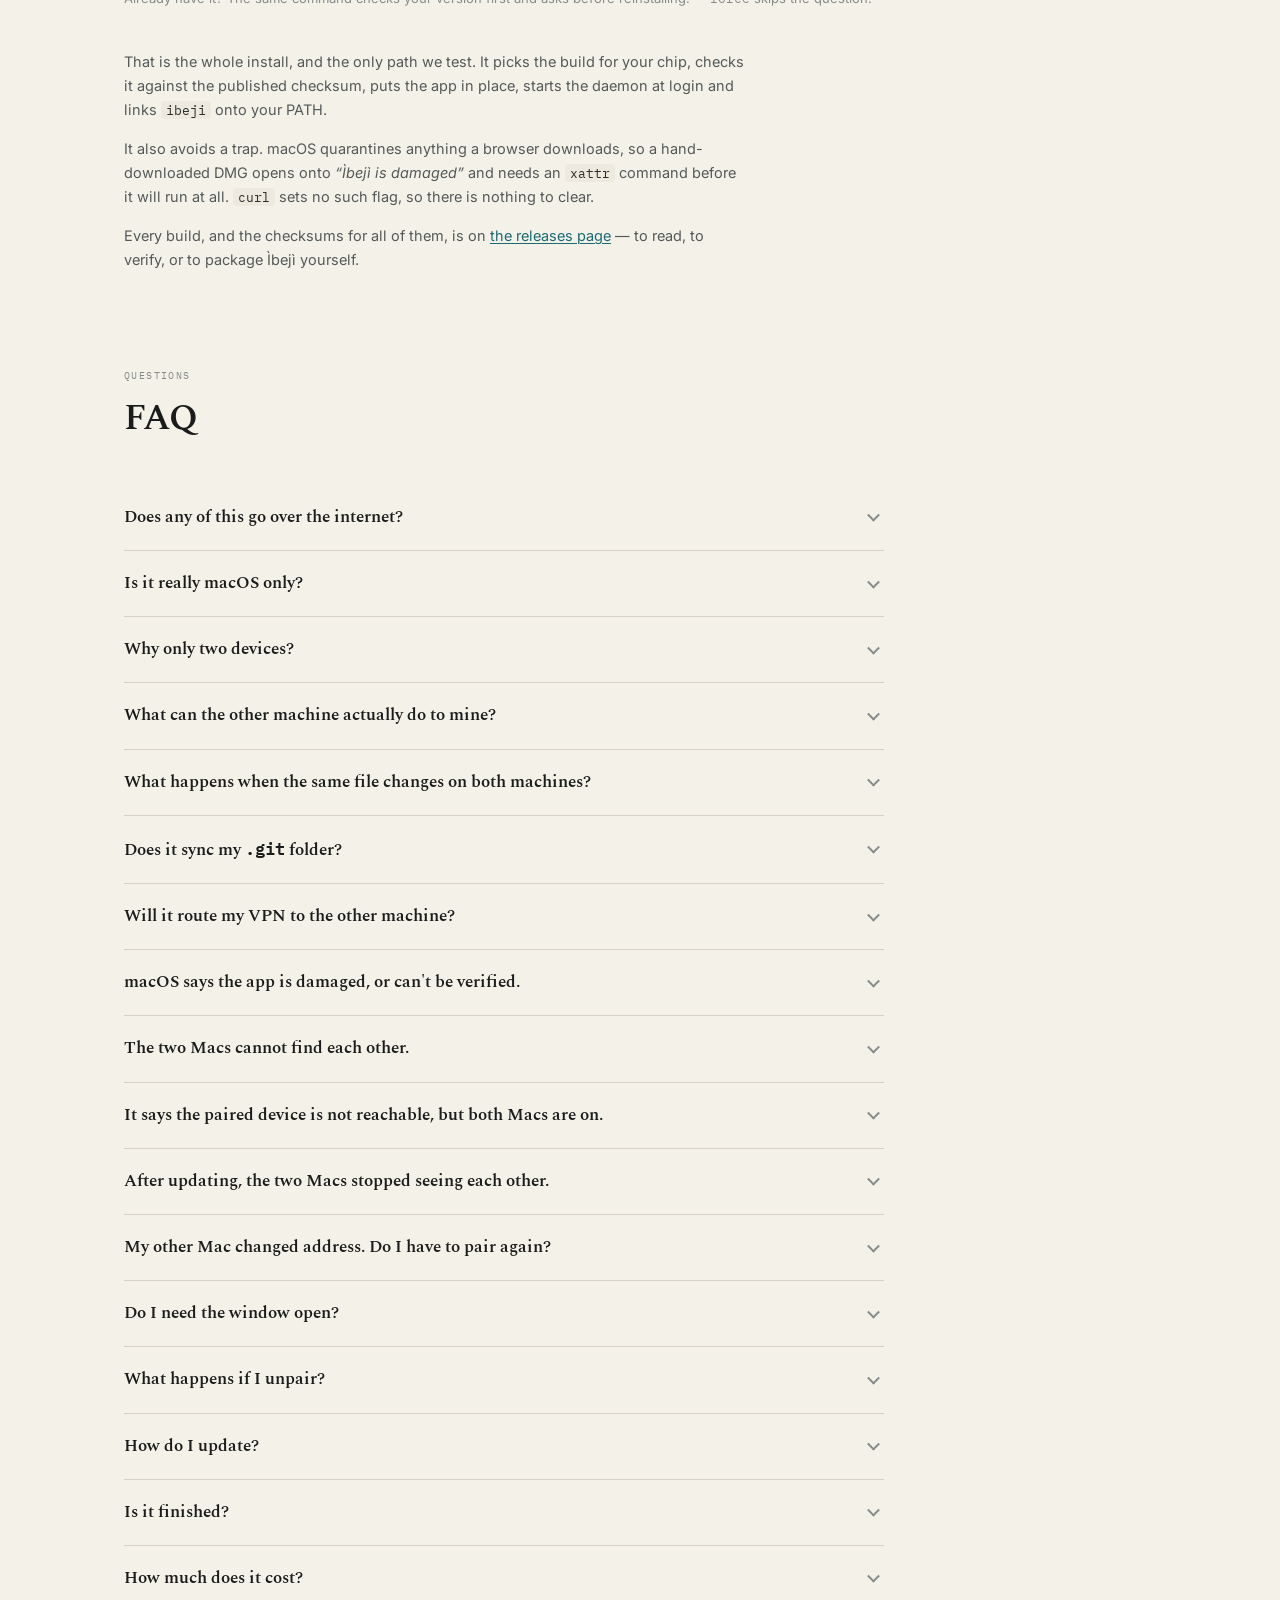
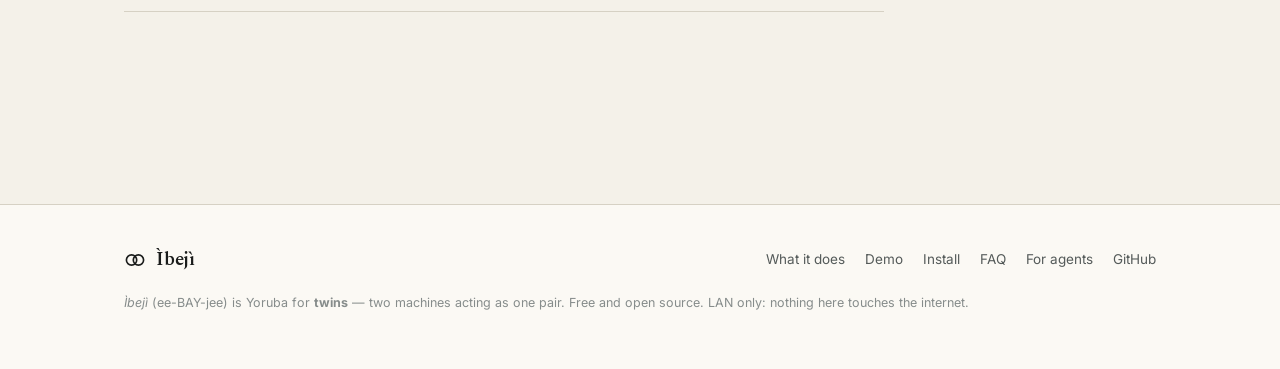
==== commit 1c3b6657: "Say that a changed address is the likeliest reason a peer goes quiet The FAQ covered the macOS Local" ====
--- a/public/index.html
+++ b/public/index.html
@@ -56,7 +56,7 @@
   "applicationCategory": "DeveloperApplication",
   "applicationSubCategory": "Developer Tools",
   "operatingSystem": "macOS 12 or later",
-  "softwareVersion": "0.1.9",
+  "softwareVersion": "0.1.10",
   "url": "https://ibeji.devferanmi.xyz/",
   "downloadUrl": "https://ibeji.devferanmi.xyz/#install",
   "installUrl": "https://ibeji.devferanmi.xyz/#install",
@@ -172,6 +172,14 @@
     },
     {
       "@type": "Question",
+      "name": "It says the paired device is not reachable, but both Macs are on.",
+      "acceptedAnswer": {
+        "@type": "Answer",
+        "text": "Check the address before anything else. A router hands out addresses on a lease, so a restart or an overnight renewal can move the other Mac, and if the network itself changed subnets every address it knew is wrong. Nothing answers, which from this side looks exactly like the machine being switched off. Since v0.1.10 clicking Pair opens a timeline of the handshake and names the step that broke: a connection that goes unanswered says so, says an address change is the usual reason, and offers to scan your network — it finds the moved Mac by name in about two seconds. On the command line, ibeji reconnect does the same for a pair you already have, keeping the pinned key and changing only the address."
+      }
+    },
+    {
+      "@type": "Question",
       "name": "After updating, the two Macs stopped seeing each other.",
       "acceptedAnswer": {
         "@type": "Answer",
@@ -215,7 +223,7 @@
       "name": "Is it finished?",
       "acceptedAnswer": {
         "@type": "Answer",
-        "text": "No. It is v0.1.9 and it is young — the version number is honest about that. Pairing, spaces, ports, exec, trace, the CLI and the MCP server all work, and every release is tested by pairing two machines and running the whole flow. Expect rough edges, and expect them to be fixed in the open."
+        "text": "No. It is v0.1.10 and it is young — the version number is honest about that. Pairing, spaces, ports, exec, trace, the CLI and the MCP server all work, and every release is tested by pairing two machines and running the whole flow. Expect rough edges, and expect them to be fixed in the open."
       }
     },
     {
@@ -258,7 +266,7 @@
 <!-- ------------------------------------------------------------- hero -- -->
 <section class="hero">
   <div class="wrap">
-    <span class="badge"><span class="dot"></span> v0.1.9 · macOS · free &amp; open source</span>
+    <span class="badge"><span class="dot"></span> v0.1.10 · macOS · free &amp; open source</span>
 
     <h1>Two Macs, working as one pair.</h1>
 
@@ -924,6 +932,28 @@
       </details>
 
       <details class="qa">
+        <summary>It says the paired device is not reachable, but both Macs are on.</summary>
+        <div class="qa-body">
+          <p>Check the address before anything else. A router hands out
+          addresses on a lease, so a restart or an overnight renewal can move
+          the other Mac — and if the network itself changed subnets, every
+          address it knew is now wrong. Nothing answers at the old one, which
+          from this side looks exactly like the machine being switched off.</p>
+          <p>Since v0.1.10 clicking <b>Pair</b> opens a timeline of the
+          handshake rather than a spinner, and names the step that broke. A
+          connection that goes unanswered says so, says an address change is
+          the usual reason, and offers to <b>scan your network</b> — which
+          finds the moved Mac by name in about two seconds. Every attempt
+          keeps its own log, with a Copy button, so what you send to anybody
+          else is the twenty lines about this pairing rather than the whole
+          daemon history.</p>
+          <p>On the command line, <code>ibeji reconnect</code> does the same
+          for a pair you already have: it keeps the pinned key and changes
+          only the address, because a machine moving is not a trust event.</p>
+        </div>
+      </details>
+
+      <details class="qa">
         <summary>After updating, the two Macs stopped seeing each other.</summary>
         <div class="qa-body">
           <p>macOS ties permission to reach your local network to an app's
@@ -991,7 +1021,7 @@
       <details class="qa">
         <summary>Is it finished?</summary>
         <div class="qa-body">
-          <p>No. It is v0.1.9 and it is young — the version number is honest
+          <p>No. It is v0.1.10 and it is young — the version number is honest
           about that. Pairing, spaces, ports, exec, trace, the CLI and the MCP
           server all work, and every release is tested by pairing two machines
           and running the whole flow. Expect rough edges, and expect them to be
